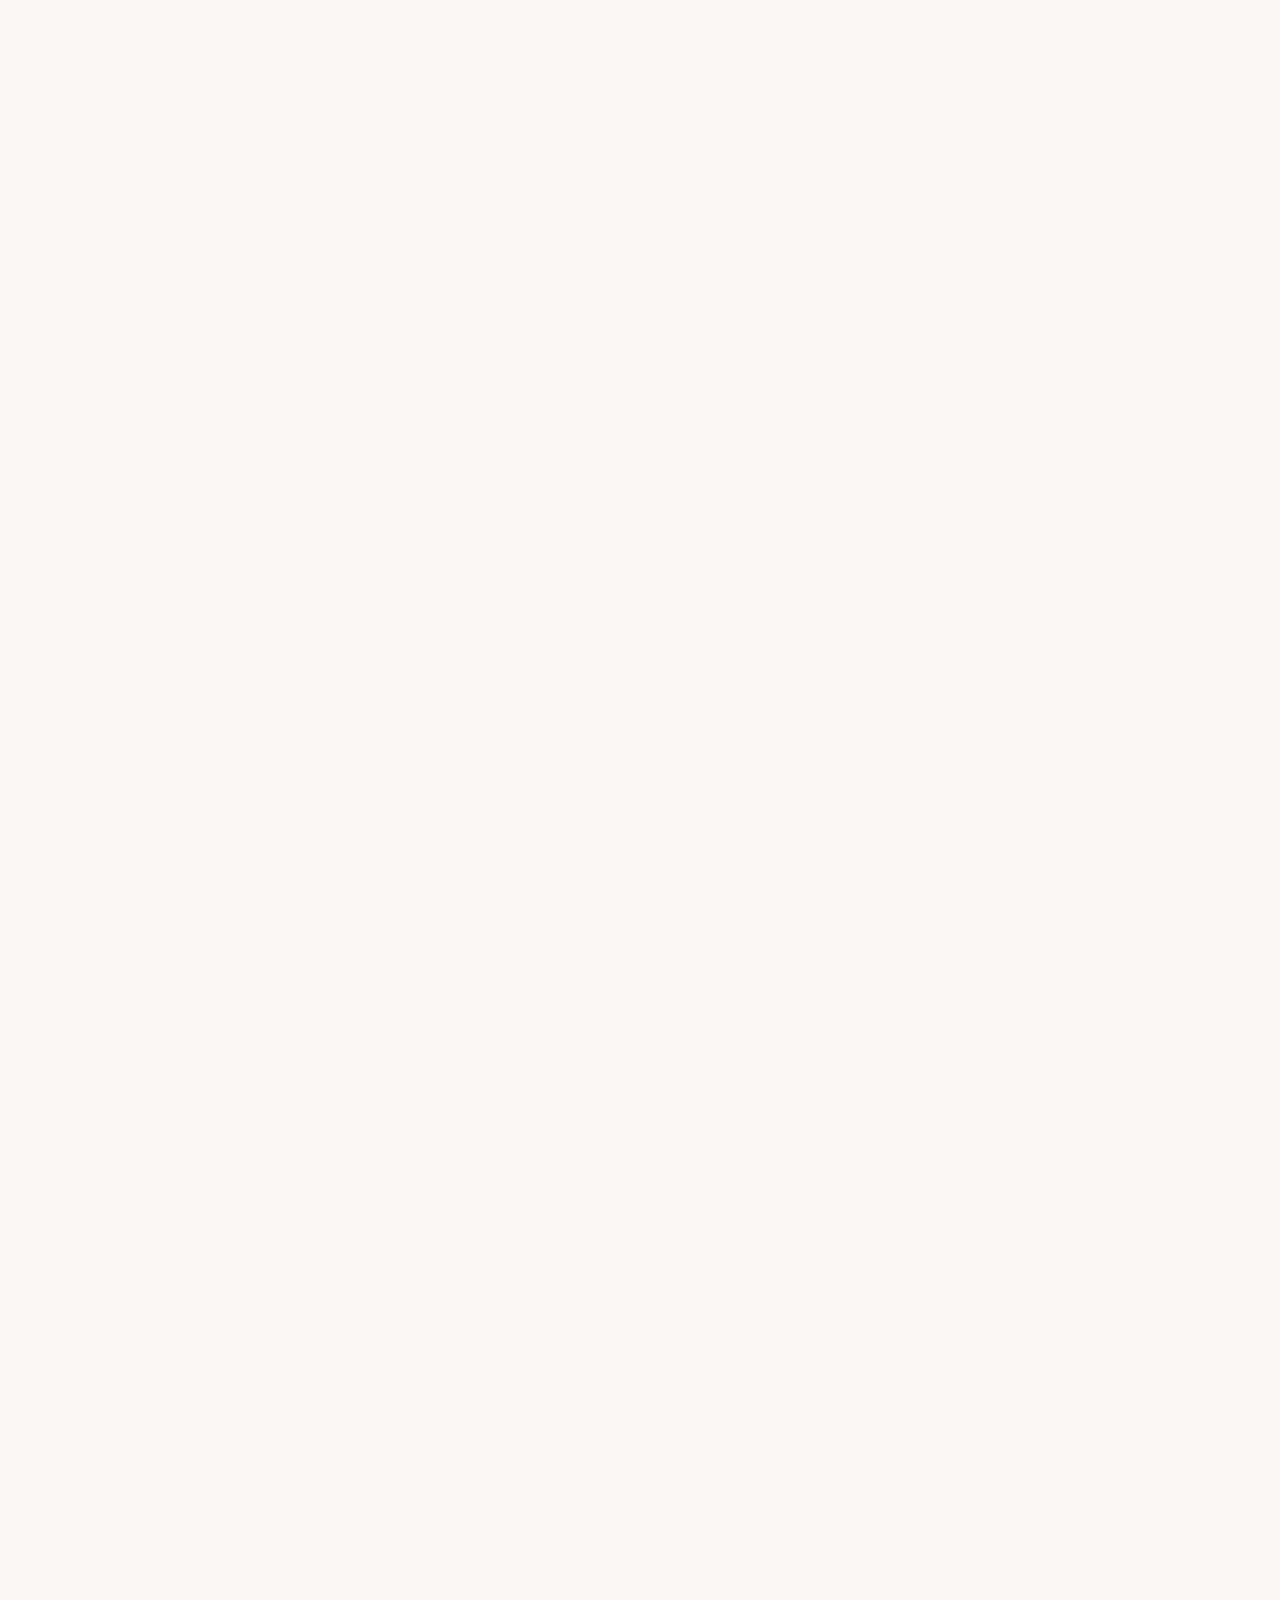
==== index.html @ 8a6ce8e8 "css and html files written" ====
<!DOCTYPE html>
<html lang="en">
<head>
    <meta charset="UTF-8">
    <meta name="viewport" content="width=device-width, initial-scale=1.0">
    <meta name="description" content="Raj Photography — Premium wedding & event photography. Candid moments, cinematic stories, timeless memories. Based in Karnataka, India.">
    <title>Raj Photography — Wedding & Event Photography</title>
    <link rel="icon" href="favicon.ico" type="image/x-icon">
    <link rel="preconnect" href="https://fonts.googleapis.com">
    <link rel="preconnect" href="https://fonts.gstatic.com" crossorigin>
    <link href="https://fonts.googleapis.com/css2?family=Playfair+Display:ital,wght@0,400;0,500;0,600;0,700;0,800;1,400;1,500;1,600;1,700&family=Inter:wght@300;400;500;600&family=Cormorant+Garamond:ital,wght@0,400;0,500;0,600;1,400;1,500;1,600&display=swap" rel="stylesheet">
    <link rel="stylesheet" href="css/variables.css">
    <link rel="stylesheet" href="css/global.css">
    <link rel="stylesheet" href="css/navbar.css">
    <link rel="stylesheet" href="css/home.css">
</head>
<body>

    <!-- ========== NAVBAR ========== -->
    <header class="navbar" id="navbar">
        <div class="navbar__inner container">
            <a href="index.html" class="navbar__logo" aria-label="Raj Photography Home">
                <span class="navbar__logo-text">Raj</span>
                <span class="navbar__logo-sub">Photography</span>
            </a>
            <nav class="navbar__nav" id="navMenu" aria-label="Main navigation">
                <ul class="navbar__links">
                    <li><a href="index.html" class="navbar__link active">Home</a></li>
                    <li><a href="portfolio.html" class="navbar__link">Portfolio</a></li>
                    <li><a href="about.html" class="navbar__link">About</a></li>
                    <li><a href="services.html" class="navbar__link">Services</a></li>
                    <li><a href="testimonials.html" class="navbar__link">Testimonials</a></li>
                    <li><a href="contact.html" class="navbar__link">Contact</a></li>
                </ul>
                <div class="navbar__actions">
                    <a href="tel:+917676147560" class="navbar__phone" aria-label="Call us">
                        <svg width="16" height="16" viewBox="0 0 24 24" fill="none" stroke="currentColor" stroke-width="2" stroke-linecap="round" stroke-linejoin="round"><path d="M22 16.92v3a2 2 0 0 1-2.18 2 19.79 19.79 0 0 1-8.63-3.07 19.5 19.5 0 0 1-6-6 19.79 19.79 0 0 1-3.07-8.67A2 2 0 0 1 4.11 2h3a2 2 0 0 1 2 1.72 12.84 12.84 0 0 0 .7 2.81 2 2 0 0 1-.45 2.11L8.09 9.91a16 16 0 0 0 6 6l1.27-1.27a2 2 0 0 1 2.11-.45 12.84 12.84 0 0 0 2.81.7A2 2 0 0 1 22 16.92z"></path></svg>
                        <span>+91 76761 47560</span>
                    </a>
                    <a href="contact.html" class="btn btn-primary navbar__cta">Book Now</a>
                </div>
            </nav>
            <button class="navbar__hamburger" id="navToggle" aria-label="Toggle navigation menu" aria-expanded="false">
                <span class="navbar__hamburger-line"></span>
                <span class="navbar__hamburger-line"></span>
                <span class="navbar__hamburger-line"></span>
            </button>
        </div>
    </header>

    <main>
        <!-- ========== HERO SECTION ========== -->
        <section class="hero" id="hero">
            <div class="hero__slider">
                <div class="hero__slide active">
                    <img src="assets/images/hero/hero-01.jpg" alt="Couple embracing in the misty hills — pre-wedding photography by Raj Photography" class="hero__image" loading="eager">
                </div>
                <div class="hero__slide">
                    <img src="assets/images/hero/hero-02.jpg" alt="Happy couple walking with their dog through lush green fields — candid photography by Raj Photography" class="hero__image" loading="eager">
                </div>
            </div>
            <div class="hero__overlay"></div>
            <div class="hero__content container">
                <p class="hero__subtitle reveal" data-reveal="fade-up">Wedding & Event Photography</p>
                <h1 class="hero__title reveal" data-reveal="fade-up" data-delay="100">Stories Written<br>in Light</h1>
                <p class="hero__tagline reveal" data-reveal="fade-up" data-delay="200">Capturing the raw, the real, and the beautiful — one frame at a time.</p>
                <div class="hero__cta reveal" data-reveal="fade-up" data-delay="300">
                    <a href="portfolio.html" class="btn btn-primary">View Portfolio</a>
                    <a href="contact.html" class="btn btn-outline">Get in Touch</a>
                </div>
            </div>
            <div class="hero__scroll-indicator" aria-hidden="true">
                <span>Scroll</span>
                <div class="hero__scroll-line"></div>
            </div>
        </section>

        <!-- ========== FEATURED WORK ========== -->
        <section class="featured section-padding" id="featured">
            <div class="container">
                <div class="section-header reveal" data-reveal="fade-up">
                    <p class="section-subtitle">Selected Work</p>
                    <h2>Featured Stories</h2>
                    <p class="section-desc">Every love story is unique. Here are a few we've had the privilege of telling.</p>
                </div>
                <div class="featured__grid">
                    <a href="portfolio.html" class="featured__item featured__item--large reveal" data-reveal="fade-up">
                        <div class="featured__image-wrap">
                            <img src="assets/images/services/weddings/02.webp" alt="Traditional Indian wedding ceremony — captured by Raj Photography" loading="lazy">
                        </div>
                        <div class="featured__overlay">
                            <span class="featured__tag">Wedding</span>
                            <h3 class="featured__name">Sacred Bonds</h3>
                        </div>
                    </a>
                    <a href="portfolio.html" class="featured__item reveal" data-reveal="fade-up" data-delay="100">
                        <div class="featured__image-wrap">
                            <img src="assets/images/services/candid-cinematography/01.jpg" alt="Couple painting by the riverside at sunset — candid photography" loading="lazy">
                        </div>
                        <div class="featured__overlay">
                            <span class="featured__tag">Candid</span>
                            <h3 class="featured__name">Golden Hour</h3>
                        </div>
                    </a>
                    <a href="portfolio.html" class="featured__item reveal" data-reveal="fade-up" data-delay="200">
                        <div class="featured__image-wrap">
                            <img src="assets/images/services/pre-post-wedding/01.jpg" alt="Couple walking by Ooty toy train — pre-wedding shoot" loading="lazy">
                        </div>
                        <div class="featured__overlay">
                            <span class="featured__tag">Pre-Wedding</span>
                            <h3 class="featured__name">Ooty Trails</h3>
                        </div>
                    </a>
                    <a href="portfolio.html" class="featured__item featured__item--wide reveal" data-reveal="fade-up" data-delay="100">
                        <div class="featured__image-wrap">
                            <img src="assets/images/services/candid-cinematography/05.jpg" alt="Candid couple moment — cinematic photography" loading="lazy">
                        </div>
                        <div class="featured__overlay">
                            <span class="featured__tag">Cinematography</span>
                            <h3 class="featured__name">Unscripted Love</h3>
                        </div>
                    </a>
                    <a href="portfolio.html" class="featured__item reveal" data-reveal="fade-up" data-delay="200">
                        <div class="featured__image-wrap">
                            <img src="assets/images/services/maternity-babyshower/01.webp" alt="Beautiful maternity silhouette at sunset — maternity photography" loading="lazy">
                        </div>
                        <div class="featured__overlay">
                            <span class="featured__tag">Maternity</span>
                            <h3 class="featured__name">New Beginnings</h3>
                        </div>
                    </a>
                    <a href="portfolio.html" class="featured__item reveal" data-reveal="fade-up" data-delay="300">
                        <div class="featured__image-wrap">
                            <img src="assets/images/services/baby-shoots/01.jpg" alt="Adorable baby portrait in traditional outfit — baby photography" loading="lazy">
                        </div>
                        <div class="featured__overlay">
                            <span class="featured__tag">Baby Shoot</span>
                            <h3 class="featured__name">Little Wonders</h3>
                        </div>
                    </a>
                </div>
                <div class="featured__more reveal" data-reveal="fade-up">
                    <a href="portfolio.html" class="btn btn-outline">View All Stories</a>
                </div>
            </div>
        </section>

        <!-- ========== SERVICES PREVIEW ========== -->
        <section class="services-preview section-padding" id="services-preview">
            <div class="container">
                <div class="section-header reveal" data-reveal="fade-up">
                    <p class="section-subtitle">What We Offer</p>
                    <h2>Our Services</h2>
                </div>
                <div class="services-preview__scroll">
                    <a href="services.html" class="services-preview__card reveal" data-reveal="fade-up">
                        <div class="services-preview__image">
                            <img src="assets/images/services/weddings/03.webp" alt="Wedding photography service" loading="lazy">
                        </div>
                        <h3>Weddings</h3>
                        <p>Complete wedding day coverage</p>
                    </a>
                    <a href="services.html" class="services-preview__card reveal" data-reveal="fade-up" data-delay="100">
                        <div class="services-preview__image">
                            <img src="assets/images/services/candid-cinematography/03.jpg" alt="Candid photography service" loading="lazy">
                        </div>
                        <h3>Candid & Cinema</h3>
                        <p>Natural, unscripted moments</p>
                    </a>
                    <a href="services.html" class="services-preview__card reveal" data-reveal="fade-up" data-delay="200">
                        <div class="services-preview__image">
                            <img src="assets/images/services/pre-post-wedding/03.jpg" alt="Pre-wedding photography service" loading="lazy">
                        </div>
                        <h3>Pre & Post Wedding</h3>
                        <p>Romantic couple sessions</p>
                    </a>
                    <a href="services.html" class="services-preview__card reveal" data-reveal="fade-up" data-delay="300">
                        <div class="services-preview__image">
                            <img src="assets/images/services/maternity-babyshower/03.jpg" alt="Maternity photography service" loading="lazy">
                        </div>
                        <h3>Maternity & Baby</h3>
                        <p>Celebrating new life</p>
                    </a>
                </div>
                <div class="services-preview__more reveal" data-reveal="fade-up">
                    <a href="services.html" class="btn btn-outline">Explore All Services</a>
                </div>
            </div>
        </section>

        <!-- ========== ABOUT PREVIEW ========== -->
        <section class="about-preview section-padding" id="about-preview">
            <div class="container">
                <div class="about-preview__grid">
                    <div class="about-preview__image reveal" data-reveal="fade-right">
                        <img src="assets/images/about/01.jpg" alt="Raj — Wedding & Event Photographer" loading="lazy">
                    </div>
                    <div class="about-preview__content reveal" data-reveal="fade-left" data-delay="200">
                        <p class="section-subtitle">The Photographer</p>
                        <h2>Meet Raj</h2>
                        <blockquote class="about-preview__quote">
                            "I don't just take pictures — I chase feelings. The nervous glance before the vows, the tears rolling down a father's cheek, the uncontrollable laughter during the sangeet. Those are the frames that tell your real story."
                        </blockquote>
                        <p class="about-preview__text">With over 5 years of experience documenting weddings and events across India, I bring an editorial, documentary approach to every story I tell. My style blends candid emotion with cinematic composition.</p>
                        <a href="about.html" class="btn btn-outline">Read My Story</a>
                    </div>
                </div>
            </div>
        </section>

        <!-- ========== STATS COUNTER ========== -->
        <section class="stats" id="stats">
            <div class="container">
                <div class="stats__grid">
                    <div class="stats__item reveal" data-reveal="fade-up">
                        <span class="stats__number" data-target="150">0</span><span class="stats__plus">+</span>
                        <span class="stats__label">Weddings Covered</span>
                    </div>
                    <div class="stats__item reveal" data-reveal="fade-up" data-delay="100">
                        <span class="stats__number" data-target="5">0</span><span class="stats__plus">+</span>
                        <span class="stats__label">Years Experience</span>
                    </div>
                    <div class="stats__item reveal" data-reveal="fade-up" data-delay="200">
                        <span class="stats__number" data-target="500">0</span><span class="stats__plus">+</span>
                        <span class="stats__label">Happy Clients</span>
                    </div>
                    <div class="stats__item reveal" data-reveal="fade-up" data-delay="300">
                        <span class="stats__number" data-target="25">0</span><span class="stats__plus">+</span>
                        <span class="stats__label">Cities Covered</span>
                    </div>
                </div>
            </div>
        </section>

        <!-- ========== TESTIMONIAL PREVIEW ========== -->
        <section class="testimonial-preview section-padding" id="testimonial-preview">
            <div class="container">
                <div class="testimonial-preview__inner reveal" data-reveal="fade-up">
                    <div class="testimonial-preview__quote-mark" aria-hidden="true">"</div>
                    <blockquote class="testimonial-preview__quote">
                        Raj didn't just photograph our wedding — he understood it. Every ritual, every emotion, every stolen glance was captured with such artistry that looking at our album feels like reliving the most beautiful day of our lives.
                    </blockquote>
                    <div class="testimonial-preview__attribution">
                        <span class="testimonial-preview__name">Priya & Arjun</span>
                        <span class="testimonial-preview__location">Bangalore, Karnataka</span>
                    </div>
                    <a href="testimonials.html" class="btn btn-outline testimonial-preview__cta">Read More Reviews</a>
                </div>
            </div>
        </section>

        <!-- ========== CTA BANNER ========== -->
        <section class="cta-banner" id="cta-banner">
            <img src="assets/images/services/candid-cinematography/09.jpg" alt="Romantic couple moment — book your session with Raj Photography" class="cta-banner__bg" loading="lazy">
            <div class="cta-banner__overlay"></div>
            <div class="cta-banner__content container reveal" data-reveal="fade-up">
                <p class="cta-banner__subtitle">Ready to Tell Your Story?</p>
                <h2 class="cta-banner__title">Let's Create<br>Something Beautiful</h2>
                <p class="cta-banner__text">Every great love story deserves to be told beautifully. Let's start planning yours.</p>
                <div class="cta-banner__actions">
                    <a href="contact.html" class="btn btn-primary">Book Your Session</a>
                    <a href="tel:+917676147560" class="btn btn-outline cta-banner__phone">
                        <svg width="16" height="16" viewBox="0 0 24 24" fill="none" stroke="currentColor" stroke-width="2" stroke-linecap="round" stroke-linejoin="round"><path d="M22 16.92v3a2 2 0 0 1-2.18 2 19.79 19.79 0 0 1-8.63-3.07 19.5 19.5 0 0 1-6-6 19.79 19.79 0 0 1-3.07-8.67A2 2 0 0 1 4.11 2h3a2 2 0 0 1 2 1.72 12.84 12.84 0 0 0 .7 2.81 2 2 0 0 1-.45 2.11L8.09 9.91a16 16 0 0 0 6 6l1.27-1.27a2 2 0 0 1 2.11-.45 12.84 12.84 0 0 0 2.81.7A2 2 0 0 1 22 16.92z"></path></svg>
                        Call Now
                    </a>
                </div>
            </div>
        </section>
    </main>

    <!-- ========== FOOTER ========== -->
    <footer class="footer" id="footer">
        <div class="container">
            <div class="footer__grid">
                <div class="footer__brand">
                    <a href="index.html" class="footer__logo">
                        <span class="footer__logo-text">Raj</span>
                        <span class="footer__logo-sub">Photography</span>
                    </a>
                    <p class="footer__tagline">Capturing love stories, one frame at a time. Based in Karnataka, available worldwide.</p>
                    <div class="footer__social">
                        <a href="https://instagram.com" target="_blank" rel="noopener noreferrer" class="footer__social-link" aria-label="Follow us on Instagram">
                            <svg width="20" height="20" viewBox="0 0 24 24" fill="none" stroke="currentColor" stroke-width="2" stroke-linecap="round" stroke-linejoin="round"><rect x="2" y="2" width="20" height="20" rx="5" ry="5"></rect><path d="M16 11.37A4 4 0 1 1 12.63 8 4 4 0 0 1 16 11.37z"></path><line x1="17.5" y1="6.5" x2="17.51" y2="6.5"></line></svg>
                        </a>
                        <a href="tel:+917676147560" class="footer__social-link" aria-label="Call us">
                            <svg width="20" height="20" viewBox="0 0 24 24" fill="none" stroke="currentColor" stroke-width="2" stroke-linecap="round" stroke-linejoin="round"><path d="M22 16.92v3a2 2 0 0 1-2.18 2 19.79 19.79 0 0 1-8.63-3.07 19.5 19.5 0 0 1-6-6 19.79 19.79 0 0 1-3.07-8.67A2 2 0 0 1 4.11 2h3a2 2 0 0 1 2 1.72 12.84 12.84 0 0 0 .7 2.81 2 2 0 0 1-.45 2.11L8.09 9.91a16 16 0 0 0 6 6l1.27-1.27a2 2 0 0 1 2.11-.45 12.84 12.84 0 0 0 2.81.7A2 2 0 0 1 22 16.92z"></path></svg>
                        </a>
                    </div>
                </div>
                <div class="footer__links">
                    <h4 class="footer__heading">Quick Links</h4>
                    <ul>
                        <li><a href="portfolio.html">Portfolio</a></li>
                        <li><a href="about.html">About</a></li>
                        <li><a href="services.html">Services</a></li>
                        <li><a href="testimonials.html">Testimonials</a></li>
                        <li><a href="contact.html">Contact</a></li>
                    </ul>
                </div>
                <div class="footer__contact">
                    <h4 class="footer__heading">Get in Touch</h4>
                    <ul>
                        <li>
                            <a href="tel:+917676147560">
                                <svg width="16" height="16" viewBox="0 0 24 24" fill="none" stroke="currentColor" stroke-width="2" stroke-linecap="round" stroke-linejoin="round"><path d="M22 16.92v3a2 2 0 0 1-2.18 2 19.79 19.79 0 0 1-8.63-3.07 19.5 19.5 0 0 1-6-6 19.79 19.79 0 0 1-3.07-8.67A2 2 0 0 1 4.11 2h3a2 2 0 0 1 2 1.72 12.84 12.84 0 0 0 .7 2.81 2 2 0 0 1-.45 2.11L8.09 9.91a16 16 0 0 0 6 6l1.27-1.27a2 2 0 0 1 2.11-.45 12.84 12.84 0 0 0 2.81.7A2 2 0 0 1 22 16.92z"></path></svg>
                                +91 76761 47560
                            </a>
                        </li>
                        <li>
                            <a href="https://instagram.com" target="_blank" rel="noopener noreferrer">
                                <svg width="16" height="16" viewBox="0 0 24 24" fill="none" stroke="currentColor" stroke-width="2" stroke-linecap="round" stroke-linejoin="round"><rect x="2" y="2" width="20" height="20" rx="5" ry="5"></rect><path d="M16 11.37A4 4 0 1 1 12.63 8 4 4 0 0 1 16 11.37z"></path><line x1="17.5" y1="6.5" x2="17.51" y2="6.5"></line></svg>
                                @rajphotography
                            </a>
                        </li>
                        <li>
                            <a href="#">
                                <svg width="16" height="16" viewBox="0 0 24 24" fill="none" stroke="currentColor" stroke-width="2" stroke-linecap="round" stroke-linejoin="round"><path d="M21 10c0 7-9 13-9 13s-9-6-9-13a9 9 0 0 1 18 0z"></path><circle cx="12" cy="10" r="3"></circle></svg>
                                Karnataka, India
                            </a>
                        </li>
                    </ul>
                </div>
            </div>
            <div class="footer__bottom">
                <p>&copy; 2025 Raj Photography. All rights reserved.</p>
                <p>Crafted with love for capturing love.</p>
            </div>
        </div>
    </footer>

    <!-- Scripts -->
    <script src="js/data/weddings.js"></script>
    <script src="js/data/services.js"></script>
    <script src="js/data/testimonials.js"></script>
    <script src="js/navbar.js"></script>
    <script src="js/scrollReveal.js"></script>
    <script src="js/main.js"></script>
</body>
</html>
---- css/variables.css ----
/* ===== CSS CUSTOM PROPERTIES ===== */
:root {
    /* Colors - Warm, Muted, Editorial */
    --color-bg: #FAF8F5;
    --color-bg-alt: #F2EDE8;
    --color-text: #2C2825;
    --color-text-light: #6B6560;
    --color-text-lighter: #9B9590;
    --color-accent: #C4956A;
    --color-accent-dark: #A67B52;
    --color-accent-light: #D4AB82;
    --color-white: #FFFFFF;
    --color-dark: #1A1714;
    --color-dark-light: #2A2520;
    --color-overlay: rgba(26, 23, 20, 0.4);
    --color-overlay-strong: rgba(26, 23, 20, 0.65);
    --color-border: rgba(44, 40, 37, 0.1);
    --color-border-strong: rgba(44, 40, 37, 0.2);

    /* Typography */
    --font-heading: 'Playfair Display', Georgia, 'Times New Roman', serif;
    --font-body: 'Inter', -apple-system, BlinkMacSystemFont, 'Segoe UI', sans-serif;
    --font-accent: 'Cormorant Garamond', Georgia, serif;

    /* Spacing Scale */
    --space-2xs: 4px;
    --space-xs: 8px;
    --space-sm: 16px;
    --space-md: 24px;
    --space-lg: 32px;
    --space-xl: 48px;
    --space-2xl: 64px;
    --space-3xl: 96px;
    --space-4xl: 128px;

    /* Transitions */
    --transition-fast: 0.2s ease;
    --transition-base: 0.3s ease;
    --transition-smooth: 0.6s cubic-bezier(0.25, 0.46, 0.45, 0.94);
    --transition-slow: 0.8s cubic-bezier(0.25, 0.46, 0.45, 0.94);

    /* Border Radius */
    --radius-sm: 4px;
    --radius-md: 8px;
    --radius-lg: 16px;
    --radius-full: 9999px;

    /* Layout */
    --max-width: 1400px;
    --nav-height: 80px;

    /* Shadows (warm-toned) */
    --shadow-sm: 0 2px 8px rgba(44, 40, 37, 0.06);
    --shadow-md: 0 4px 20px rgba(44, 40, 37, 0.1);
    --shadow-lg: 0 8px 40px rgba(44, 40, 37, 0.15);
    --shadow-xl: 0 16px 64px rgba(44, 40, 37, 0.2);
}
---- css/global.css ----
/* ===== GLOBAL RESET & BASE STYLES ===== */

/* Reset */
*, *::before, *::after { box-sizing: border-box; margin: 0; padding: 0; }
html { scroll-behavior: smooth; -webkit-text-size-adjust: 100%; }
body {
    font-family: var(--font-body);
    font-size: 16px;
    line-height: 1.7;
    color: var(--color-text);
    background-color: var(--color-bg);
    -webkit-font-smoothing: antialiased;
    -moz-osx-font-smoothing: grayscale;
    opacity: 0;
    transition: opacity 0.5s ease;
    overflow-x: hidden;
}
body.loaded { opacity: 1; }

/* Selection */
::selection { background-color: var(--color-accent); color: var(--color-white); }
::-moz-selection { background-color: var(--color-accent); color: var(--color-white); }

/* Scrollbar */
::-webkit-scrollbar { width: 6px; }
::-webkit-scrollbar-track { background: var(--color-bg); }
::-webkit-scrollbar-thumb { background: var(--color-accent); border-radius: var(--radius-full); }

/* Typography */
h1, h2, h3, h4, h5, h6 {
    font-family: var(--font-heading);
    font-weight: 700;
    line-height: 1.15;
    letter-spacing: -0.02em;
    color: var(--color-text);
}
h1 { font-size: clamp(2.5rem, 5vw, 4.5rem); }
h2 { font-size: clamp(2rem, 4vw, 3.5rem); margin-bottom: var(--space-md); }
h3 { font-size: clamp(1.25rem, 2vw, 1.75rem); font-weight: 600; }
h4 { font-size: 1.125rem; font-weight: 600; letter-spacing: 0; }
p { margin-bottom: var(--space-sm); color: var(--color-text-light); }
p:last-child { margin-bottom: 0; }

a {
    color: var(--color-accent);
    text-decoration: none;
    transition: color var(--transition-base);
}
a:hover { color: var(--color-accent-dark); }

img { max-width: 100%; height: auto; display: block; }
ul { list-style: none; }
button { cursor: pointer; border: none; background: none; font-family: inherit; }
input, textarea, select { font-family: inherit; font-size: inherit; }

/* Layout */
.container {
    width: 100%;
    max-width: var(--max-width);
    margin: 0 auto;
    padding: 0 clamp(1rem, 3vw, 3rem);
}
.section-padding { padding: clamp(4rem, 8vw, 8rem) 0; }

/* Section Headers */
.section-header {
    text-align: center;
    max-width: 700px;
    margin: 0 auto var(--space-3xl);
}
.section-subtitle {
    font-family: var(--font-accent);
    font-size: clamp(1rem, 1.5vw, 1.25rem);
    font-style: italic;
    color: var(--color-accent);
    margin-bottom: var(--space-xs);
    font-weight: 500;
    letter-spacing: 0.02em;
}
.section-desc {
    color: var(--color-text-light);
    font-size: 1.05rem;
    max-width: 550px;
    margin: var(--space-sm) auto 0;
}

/* Screen Reader */
.sr-only {
    position: absolute; width: 1px; height: 1px;
    padding: 0; margin: -1px; overflow: hidden;
    clip: rect(0,0,0,0); white-space: nowrap; border: 0;
}

/* ===== SCROLL REVEAL ===== */
.reveal {
    opacity: 0;
    transform: translateY(30px);
    transition: opacity var(--transition-smooth), transform var(--transition-smooth);
}
.reveal[data-reveal="fade-left"] { transform: translateX(-40px); }
.reveal[data-reveal="fade-right"] { transform: translateX(40px); }
.reveal[data-reveal="fade-in"] { transform: none; }
.reveal[data-reveal="zoom-in"] { transform: scale(0.92); }
.reveal.active { opacity: 1; transform: none; }

/* ===== BUTTONS ===== */
.btn {
    display: inline-flex;
    align-items: center;
    justify-content: center;
    gap: var(--space-xs);
    padding: 14px 36px;
    font-family: var(--font-body);
    font-size: 0.8rem;
    font-weight: 500;
    letter-spacing: 0.15em;
    text-transform: uppercase;
    text-decoration: none;
    border-radius: var(--radius-sm);
    transition: all var(--transition-base);
    cursor: pointer;
    border: 1.5px solid transparent;
    white-space: nowrap;
}
.btn-primary {
    background-color: var(--color-accent);
    color: var(--color-white);
    border-color: var(--color-accent);
}
.btn-primary:hover {
    background-color: var(--color-accent-dark);
    border-color: var(--color-accent-dark);
    color: var(--color-white);
    transform: translateY(-2px);
    box-shadow: var(--shadow-md);
}
.btn-outline {
    background-color: transparent;
    color: var(--color-text);
    border-color: var(--color-border-strong);
}
.btn-outline:hover {
    background-color: var(--color-accent);
    color: var(--color-white);
    border-color: var(--color-accent);
    transform: translateY(-2px);
}

/* ===== PAGE HERO (shared across inner pages) ===== */
.page-hero {
    position: relative;
    height: 50vh;
    min-height: 350px;
    display: flex;
    align-items: flex-end;
    justify-content: center;
    overflow: hidden;
}
.page-hero__bg {
    position: absolute;
    inset: 0;
    z-index: 0;
}
.page-hero__bg img {
    width: 100%;
    height: 100%;
    object-fit: cover;
}
.page-hero__overlay {
    position: absolute;
    inset: 0;
    background: linear-gradient(to top, rgba(26,23,20,0.7) 0%, rgba(26,23,20,0.2) 50%, rgba(26,23,20,0.1) 100%);
    z-index: 1;
}
.page-hero__content {
    position: relative;
    z-index: 2;
    text-align: center;
    padding-bottom: var(--space-3xl);
}
.page-hero__subtitle {
    font-family: var(--font-accent);
    font-style: italic;
    font-size: clamp(1rem, 1.5vw, 1.25rem);
    color: var(--color-accent-light);
    margin-bottom: var(--space-xs);
}
.page-hero__title {
    color: var(--color-white);
    font-size: clamp(2.5rem, 6vw, 5rem);
    margin-bottom: var(--space-sm);
}
.page-hero__desc {
    color: rgba(255,255,255,0.8);
    font-size: 1.05rem;
    max-width: 550px;
    margin: 0 auto;
}

/* ===== FOOTER ===== */
.footer {
    background-color: var(--color-dark);
    color: rgba(250, 248, 245, 0.7);
    padding: var(--space-3xl) 0 var(--space-xl);
}
.footer__grid {
    display: grid;
    grid-template-columns: 1fr;
    gap: var(--space-xl);
}
@media (min-width: 768px) {
    .footer__grid { grid-template-columns: 2fr 1fr 1fr; gap: var(--space-3xl); }
}
.footer__logo {
    display: inline-flex;
    flex-direction: column;
    text-decoration: none;
    margin-bottom: var(--space-md);
}
.footer__logo-text {
    font-family: var(--font-heading);
    font-size: 2rem;
    font-weight: 700;
    color: var(--color-white);
    line-height: 1;
    letter-spacing: -0.02em;
}
.footer__logo-sub {
    font-family: var(--font-accent);
    font-size: 0.9rem;
    font-style: italic;
    color: var(--color-accent);
    letter-spacing: 0.1em;
}
.footer__tagline {
    color: rgba(250, 248, 245, 0.5);
    font-size: 0.9rem;
    line-height: 1.6;
    max-width: 350px;
}
.footer__social {
    display: flex;
    gap: var(--space-sm);
    margin-top: var(--space-md);
}
.footer__social-link {
    display: flex;
    align-items: center;
    justify-content: center;
    width: 44px;
    height: 44px;
    border-radius: 50%;
    border: 1px solid rgba(250,248,245,0.15);
    color: rgba(250, 248, 245, 0.7);
    transition: all var(--transition-base);
}
.footer__social-link:hover {
    background-color: var(--color-accent);
    border-color: var(--color-accent);
    color: var(--color-white);
    transform: translateY(-2px);
}
.footer__heading {
    font-family: var(--font-body);
    font-size: 0.8rem;
    font-weight: 500;
    letter-spacing: 0.15em;
    text-transform: uppercase;
    color: var(--color-white);
    margin-bottom: var(--space-md);
}
.footer__links ul, .footer__contact ul {
    display: flex;
    flex-direction: column;
    gap: var(--space-sm);
}
.footer__links a, .footer__contact a {
    color: rgba(250, 248, 245, 0.5);
    font-size: 0.9rem;
    transition: color var(--transition-base);
    display: inline-flex;
    align-items: center;
    gap: var(--space-xs);
}
.footer__links a:hover, .footer__contact a:hover { color: var(--color-accent); }
.footer__bottom {
    display: flex;
    flex-direction: column;
    gap: var(--space-2xs);
    align-items: center;
    text-align: center;
    margin-top: var(--space-3xl);
    padding-top: var(--space-xl);
    border-top: 1px solid rgba(250, 248, 245, 0.08);
}
.footer__bottom p {
    font-size: 0.8rem;
    color: rgba(250, 248, 245, 0.35);
    margin: 0;
}

/* ===== IMAGE ERROR PLACEHOLDER ===== */
.img-placeholder {
    display: flex;
    align-items: center;
    justify-content: center;
    background: var(--color-bg-alt);
    color: var(--color-text-lighter);
    font-size: 0.85rem;
    font-style: italic;
    min-height: 200px;
}
---- css/navbar.css ----
/* ===== NAVBAR ===== */
.navbar {
    position: fixed;
    top: 0;
    left: 0;
    width: 100%;
    z-index: 1000;
    height: var(--nav-height);
    transition: all var(--transition-base);
}
.navbar.scrolled {
    background: rgba(250, 248, 245, 0.95);
    backdrop-filter: blur(20px);
    -webkit-backdrop-filter: blur(20px);
    box-shadow: 0 1px 20px rgba(44, 40, 37, 0.06);
}
.navbar__inner {
    display: flex;
    align-items: center;
    justify-content: space-between;
    height: 100%;
}

/* Logo */
.navbar__logo {
    display: inline-flex;
    flex-direction: column;
    text-decoration: none;
    z-index: 1001;
    line-height: 1;
}
.navbar__logo-text {
    font-family: var(--font-heading);
    font-size: 1.6rem;
    font-weight: 700;
    color: var(--color-white);
    letter-spacing: -0.02em;
    transition: color var(--transition-base);
    line-height: 1;
}
.navbar__logo-sub {
    font-family: var(--font-accent);
    font-size: 0.7rem;
    font-style: italic;
    color: var(--color-accent-light);
    letter-spacing: 0.15em;
    transition: color var(--transition-base);
}
.navbar.scrolled .navbar__logo-text { color: var(--color-text); }
.navbar.scrolled .navbar__logo-sub { color: var(--color-accent); }

/* Nav Links */
.navbar__nav {
    display: flex;
    align-items: center;
    gap: var(--space-lg);
}
.navbar__links {
    display: flex;
    align-items: center;
    gap: var(--space-lg);
}
.navbar__link {
    font-family: var(--font-body);
    font-size: 0.75rem;
    font-weight: 400;
    letter-spacing: 0.15em;
    text-transform: uppercase;
    color: rgba(255, 255, 255, 0.8);
    text-decoration: none;
    position: relative;
    padding: 4px 0;
    transition: color var(--transition-base);
}
.navbar__link::after {
    content: '';
    position: absolute;
    bottom: -2px;
    left: 0;
    width: 0;
    height: 1.5px;
    background-color: var(--color-accent);
    transition: width var(--transition-base);
}
.navbar__link:hover::after, .navbar__link.active::after { width: 100%; }
.navbar__link:hover, .navbar__link.active { color: var(--color-white); }
.navbar.scrolled .navbar__link { color: var(--color-text-light); }
.navbar.scrolled .navbar__link:hover, .navbar.scrolled .navbar__link.active { color: var(--color-text); }

/* Actions */
.navbar__actions {
    display: flex;
    align-items: center;
    gap: var(--space-md);
    margin-left: var(--space-md);
}
.navbar__phone {
    display: none;
    align-items: center;
    gap: 6px;
    font-size: 0.8rem;
    color: rgba(255,255,255,0.8);
    text-decoration: none;
    font-weight: 400;
    transition: color var(--transition-base);
}
.navbar__phone:hover { color: var(--color-accent); }
.navbar.scrolled .navbar__phone { color: var(--color-text-light); }
.navbar.scrolled .navbar__phone:hover { color: var(--color-accent); }

.navbar__cta {
    padding: 10px 24px;
    font-size: 0.7rem;
    border-radius: var(--radius-full);
}

/* Hamburger */
.navbar__hamburger {
    display: flex;
    flex-direction: column;
    justify-content: center;
    gap: 5px;
    width: 28px;
    height: 44px;
    z-index: 1001;
    cursor: pointer;
}
.navbar__hamburger-line {
    width: 100%;
    height: 2px;
    background-color: var(--color-white);
    transition: all var(--transition-base);
    transform-origin: center;
}
.navbar.scrolled .navbar__hamburger-line { background-color: var(--color-text); }
.navbar__hamburger.active .navbar__hamburger-line:nth-child(1) { transform: translateY(7px) rotate(45deg); }
.navbar__hamburger.active .navbar__hamburger-line:nth-child(2) { opacity: 0; }
.navbar__hamburger.active .navbar__hamburger-line:nth-child(3) { transform: translateY(-7px) rotate(-45deg); }

/* Mobile Menu */
@media (max-width: 1023px) {
    .navbar__nav {
        position: fixed;
        top: 0;
        right: -100%;
        width: min(380px, 85vw);
        height: 100vh;
        height: 100dvh;
        flex-direction: column;
        justify-content: center;
        align-items: flex-start;
        gap: var(--space-xl);
        padding: var(--space-3xl) var(--space-xl);
        background: rgba(26, 23, 20, 0.97);
        backdrop-filter: blur(30px);
        -webkit-backdrop-filter: blur(30px);
        transition: right var(--transition-smooth);
    }
    .navbar__nav.open { right: 0; }
    .navbar__links {
        flex-direction: column;
        align-items: flex-start;
        gap: var(--space-md);
    }
    .navbar__link {
        font-size: 1rem;
        letter-spacing: 0.1em;
        color: rgba(255,255,255,0.7);
    }
    .navbar__link:hover, .navbar__link.active { color: var(--color-white); }
    .navbar__actions {
        flex-direction: column;
        align-items: flex-start;
        margin-left: 0;
        margin-top: var(--space-md);
    }
    .navbar__phone {
        display: flex;
        color: rgba(255,255,255,0.6);
    }
    .navbar__cta {
        width: 100%;
        text-align: center;
        justify-content: center;
    }
    .navbar__hamburger.active .navbar__hamburger-line { background-color: var(--color-white); }
}

/* Desktop */
@media (min-width: 1024px) {
    .navbar__hamburger { display: none; }
    .navbar__phone { display: flex; }
}
---- css/home.css ----
/* ===== HOME PAGE ===== */

/* Hero */
.hero {
    position: relative;
    height: 100vh;
    height: 100dvh;
    min-height: 600px;
    overflow: hidden;
    display: flex;
    align-items: flex-end;
}
.hero__slider { position: absolute; inset: 0; }
.hero__slide {
    position: absolute;
    inset: 0;
    opacity: 0;
    transition: opacity 1.2s ease;
}
.hero__slide.active { opacity: 1; }
.hero__image {
    width: 100%;
    height: 100%;
    object-fit: cover;
    transform: scale(1.05);
    animation: heroZoom 20s ease-in-out infinite alternate;
}
@keyframes heroZoom {
    0% { transform: scale(1.05); }
    100% { transform: scale(1.12); }
}
.hero__overlay {
    position: absolute;
    inset: 0;
    background: linear-gradient(
        to top,
        rgba(26, 23, 20, 0.75) 0%,
        rgba(26, 23, 20, 0.3) 40%,
        rgba(26, 23, 20, 0.1) 70%,
        transparent 100%
    );
    z-index: 1;
}
.hero__content {
    position: relative;
    z-index: 2;
    padding-bottom: clamp(3rem, 8vw, 6rem);
}
.hero__subtitle {
    font-family: var(--font-accent);
    font-size: clamp(0.95rem, 1.3vw, 1.15rem);
    font-style: italic;
    color: var(--color-accent-light);
    margin-bottom: var(--space-sm);
    letter-spacing: 0.05em;
}
.hero__title {
    color: var(--color-white);
    font-size: clamp(3rem, 7vw, 6rem);
    font-weight: 700;
    line-height: 1.05;
    letter-spacing: -0.03em;
    margin-bottom: var(--space-md);
    max-width: 700px;
}
.hero__tagline {
    color: rgba(255, 255, 255, 0.75);
    font-size: clamp(0.95rem, 1.2vw, 1.1rem);
    max-width: 500px;
    margin-bottom: var(--space-lg);
    line-height: 1.6;
}
.hero__cta {
    display: flex;
    gap: var(--space-sm);
    flex-wrap: wrap;
}
.hero__cta .btn-outline {
    color: rgba(255,255,255,0.85);
    border-color: rgba(255,255,255,0.3);
}
.hero__cta .btn-outline:hover {
    background-color: var(--color-white);
    color: var(--color-text);
    border-color: var(--color-white);
}
.hero__scroll-indicator {
    position: absolute;
    bottom: clamp(1.5rem, 3vw, 2.5rem);
    right: clamp(1.5rem, 3vw, 3rem);
    z-index: 2;
    display: flex;
    flex-direction: column;
    align-items: center;
    gap: var(--space-xs);
}
.hero__scroll-indicator span {
    font-size: 0.65rem;
    letter-spacing: 0.2em;
    text-transform: uppercase;
    color: rgba(255,255,255,0.5);
    writing-mode: vertical-rl;
}
.hero__scroll-line {
    width: 1px;
    height: 60px;
    background: linear-gradient(to bottom, rgba(255,255,255,0.5), transparent);
    animation: scrollPulse 2s ease-in-out infinite;
}
@keyframes scrollPulse {
    0%, 100% { opacity: 0.3; transform: scaleY(0.7); }
    50% { opacity: 1; transform: scaleY(1); }
}

/* Featured Work */
.featured__grid {
    display: grid;
    grid-template-columns: 1fr;
    gap: var(--space-sm);
}
@media (min-width: 768px) {
    .featured__grid {
        grid-template-columns: repeat(3, 1fr);
        grid-auto-rows: 350px;
        gap: clamp(0.5rem, 1.2vw, 1rem);
    }
    .featured__item--large { grid-column: span 2; grid-row: span 2; }
    .featured__item--wide { grid-column: span 2; }
}
@media (min-width: 1024px) {
    .featured__grid { grid-auto-rows: 400px; }
}
.featured__item {
    position: relative;
    overflow: hidden;
    border-radius: var(--radius-sm);
    cursor: pointer;
    display: block;
    text-decoration: none;
}
.featured__image-wrap {
    width: 100%;
    height: 100%;
    min-height: 280px;
}
.featured__image-wrap img {
    width: 100%;
    height: 100%;
    object-fit: cover;
    transition: transform var(--transition-slow);
}
.featured__item:hover .featured__image-wrap img { transform: scale(1.05); }
.featured__overlay {
    position: absolute;
    inset: 0;
    background: linear-gradient(to top, rgba(26,23,20,0.65) 0%, transparent 60%);
    display: flex;
    flex-direction: column;
    justify-content: flex-end;
    padding: var(--space-md);
    opacity: 0;
    transition: opacity var(--transition-base);
}
.featured__item:hover .featured__overlay { opacity: 1; }
.featured__tag {
    font-family: var(--font-accent);
    font-style: italic;
    font-size: 0.85rem;
    color: var(--color-accent-light);
    margin-bottom: var(--space-2xs);
}
.featured__name {
    color: var(--color-white);
    font-size: 1.3rem;
    font-weight: 600;
}
.featured__more {
    text-align: center;
    margin-top: var(--space-xl);
}

/* Services Preview */
.services-preview { background-color: var(--color-bg-alt); }
.services-preview__scroll {
    display: grid;
    grid-template-columns: repeat(2, 1fr);
    gap: var(--space-sm);
}
@media (min-width: 768px) {
    .services-preview__scroll { grid-template-columns: repeat(4, 1fr); gap: var(--space-md); }
}
.services-preview__card {
    position: relative;
    text-decoration: none;
    color: var(--color-text);
    display: flex;
    flex-direction: column;
    gap: var(--space-sm);
    transition: transform var(--transition-base);
}
.services-preview__card:hover { transform: translateY(-6px); color: var(--color-text); }
.services-preview__image {
    aspect-ratio: 4/5;
    border-radius: var(--radius-sm);
    overflow: hidden;
}
.services-preview__image img {
    width: 100%;
    height: 100%;
    object-fit: cover;
    transition: transform var(--transition-smooth);
}
.services-preview__card:hover .services-preview__image img { transform: scale(1.05); }
.services-preview__card h3 {
    font-size: 1rem;
    font-weight: 600;
    letter-spacing: -0.01em;
}
.services-preview__card p {
    font-size: 0.85rem;
    color: var(--color-text-lighter);
    margin: 0;
}
.services-preview__more {
    text-align: center;
    margin-top: var(--space-xl);
}

/* About Preview */
.about-preview__grid {
    display: grid;
    grid-template-columns: 1fr;
    gap: var(--space-xl);
    align-items: center;
}
@media (min-width: 768px) {
    .about-preview__grid { grid-template-columns: 1fr 1fr; gap: var(--space-3xl); }
}
.about-preview__image {
    aspect-ratio: 4/5;
    border-radius: var(--radius-sm);
    overflow: hidden;
}
.about-preview__image img {
    width: 100%;
    height: 100%;
    object-fit: cover;
}
.about-preview__quote {
    font-family: var(--font-accent);
    font-size: clamp(1.15rem, 1.5vw, 1.35rem);
    font-style: italic;
    color: var(--color-text);
    line-height: 1.7;
    border-left: 3px solid var(--color-accent);
    padding-left: var(--space-md);
    margin-bottom: var(--space-md);
}
.about-preview__text {
    font-size: 0.95rem;
    margin-bottom: var(--space-lg);
}

/* Stats */
.stats {
    background-color: var(--color-dark);
    padding: var(--space-3xl) 0;
}
.stats__grid {
    display: grid;
    grid-template-columns: repeat(2, 1fr);
    gap: var(--space-xl);
    text-align: center;
}
@media (min-width: 768px) {
    .stats__grid { grid-template-columns: repeat(4, 1fr); }
}
.stats__item { display: flex; flex-direction: column; align-items: center; }
.stats__number {
    font-family: var(--font-heading);
    font-size: clamp(2.5rem, 5vw, 4rem);
    font-weight: 700;
    color: var(--color-white);
    line-height: 1;
}
.stats__plus {
    font-family: var(--font-heading);
    font-size: clamp(2rem, 4vw, 3rem);
    font-weight: 700;
    color: var(--color-accent);
}
.stats__label {
    font-family: var(--font-accent);
    font-size: 1rem;
    font-style: italic;
    color: rgba(250,248,245,0.5);
    margin-top: var(--space-xs);
}

/* Testimonial Preview */
.testimonial-preview { background-color: var(--color-bg-alt); }
.testimonial-preview__inner {
    text-align: center;
    max-width: 800px;
    margin: 0 auto;
}
.testimonial-preview__quote-mark {
    font-family: var(--font-heading);
    font-size: 6rem;
    line-height: 0.5;
    color: var(--color-accent);
    opacity: 0.3;
    margin-bottom: var(--space-md);
}
.testimonial-preview__quote {
    font-family: var(--font-accent);
    font-size: clamp(1.2rem, 2vw, 1.6rem);
    font-style: italic;
    color: var(--color-text);
    line-height: 1.7;
    margin-bottom: var(--space-lg);
    border: none;
    padding: 0;
}
.testimonial-preview__name {
    font-family: var(--font-heading);
    font-size: 1.1rem;
    font-weight: 600;
    color: var(--color-text);
    display: block;
}
.testimonial-preview__location {
    font-size: 0.85rem;
    color: var(--color-text-lighter);
    display: block;
    margin-top: var(--space-2xs);
}
.testimonial-preview__cta { margin-top: var(--space-xl); }

/* CTA Banner */
.cta-banner {
    position: relative;
    padding: clamp(5rem, 12vw, 10rem) 0;
    overflow: hidden;
}
.cta-banner__bg {
    position: absolute;
    inset: 0;
    width: 100%;
    height: 100%;
    object-fit: cover;
}
.cta-banner__overlay {
    position: absolute;
    inset: 0;
    background: rgba(26, 23, 20, 0.7);
}
.cta-banner__content {
    position: relative;
    z-index: 1;
    text-align: center;
    max-width: 700px;
    margin: 0 auto;
}
.cta-banner__subtitle {
    font-family: var(--font-accent);
    font-style: italic;
    font-size: 1.1rem;
    color: var(--color-accent-light);
    margin-bottom: var(--space-sm);
}
.cta-banner__title {
    color: var(--color-white);
    font-size: clamp(2rem, 5vw, 3.5rem);
    margin-bottom: var(--space-md);
}
.cta-banner__text {
    color: rgba(255,255,255,0.7);
    font-size: 1.05rem;
    margin-bottom: var(--space-lg);
}
.cta-banner__actions {
    display: flex;
    gap: var(--space-sm);
    justify-content: center;
    flex-wrap: wrap;
}
.cta-banner__phone {
    color: rgba(255,255,255,0.85) !important;
    border-color: rgba(255,255,255,0.3) !important;
}
.cta-banner__phone:hover {
    background-color: var(--color-white) !important;
    color: var(--color-text) !important;
    border-color: var(--color-white) !important;
}
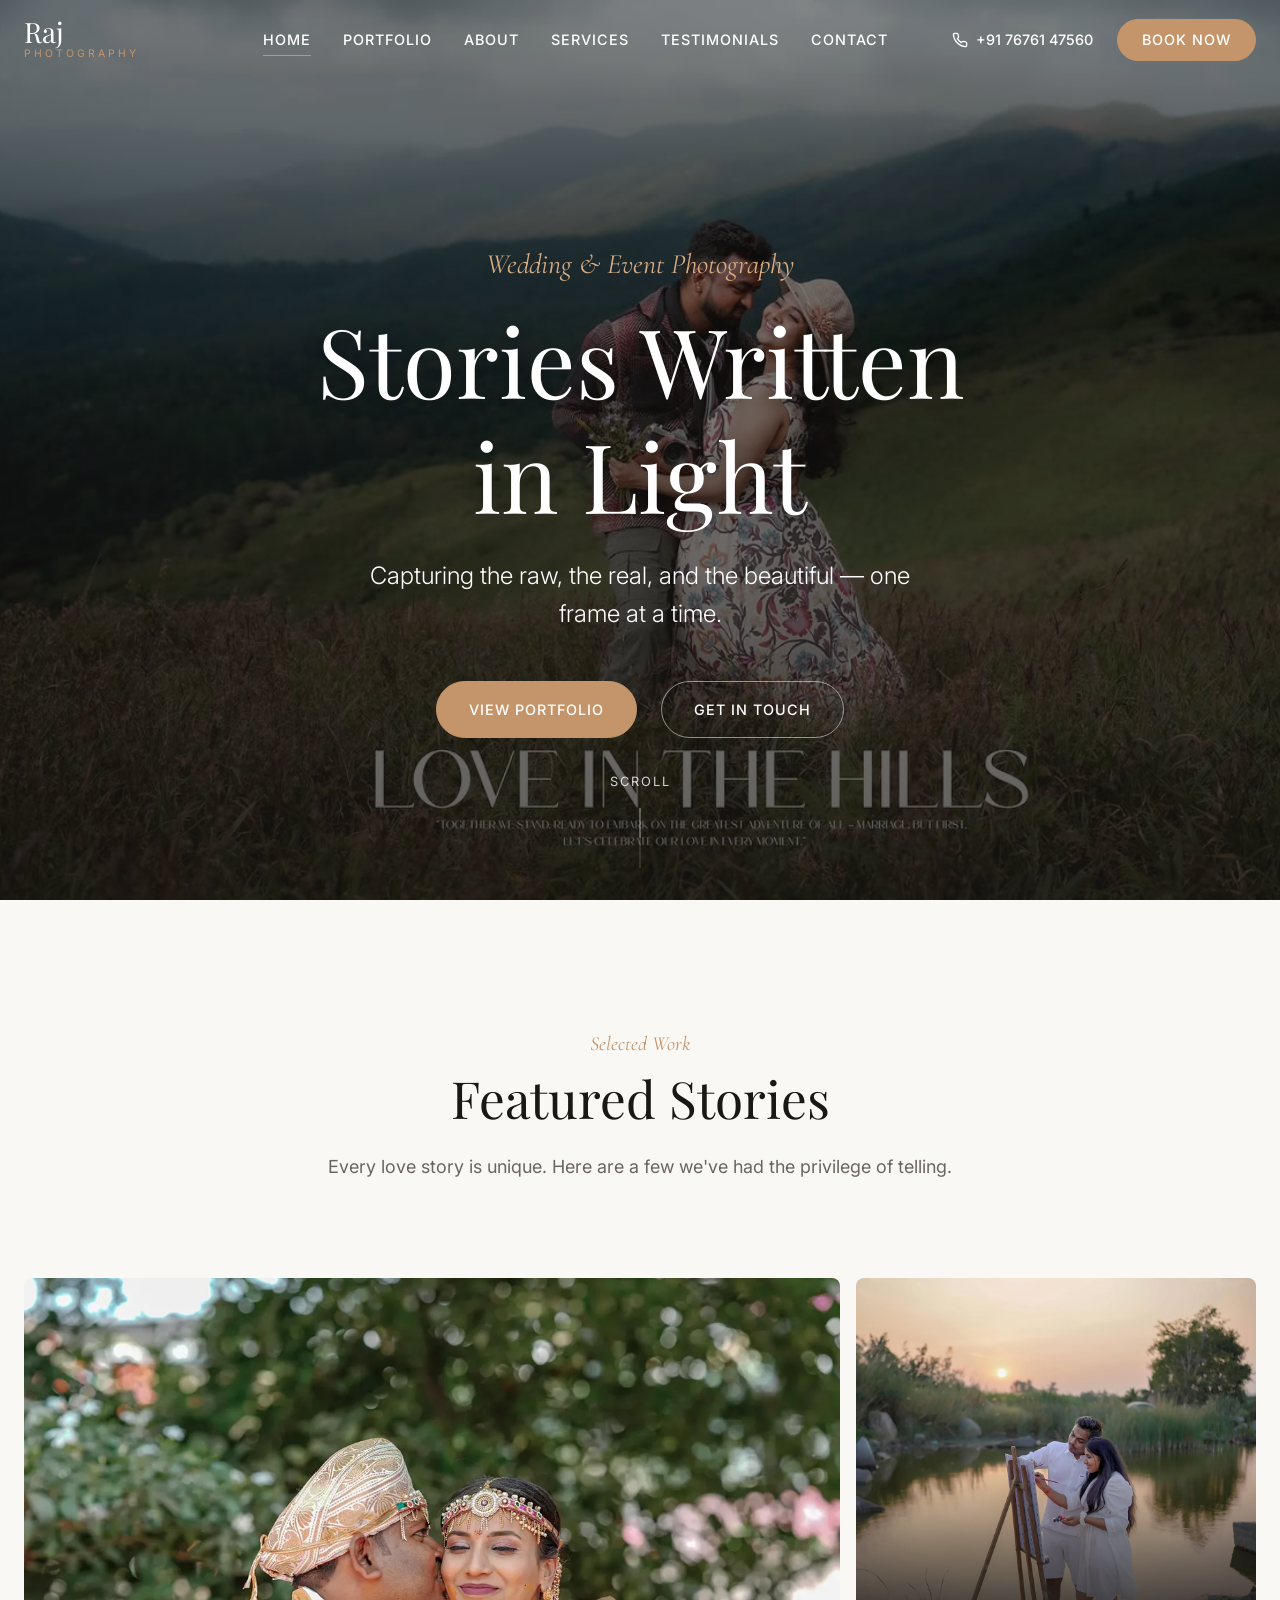
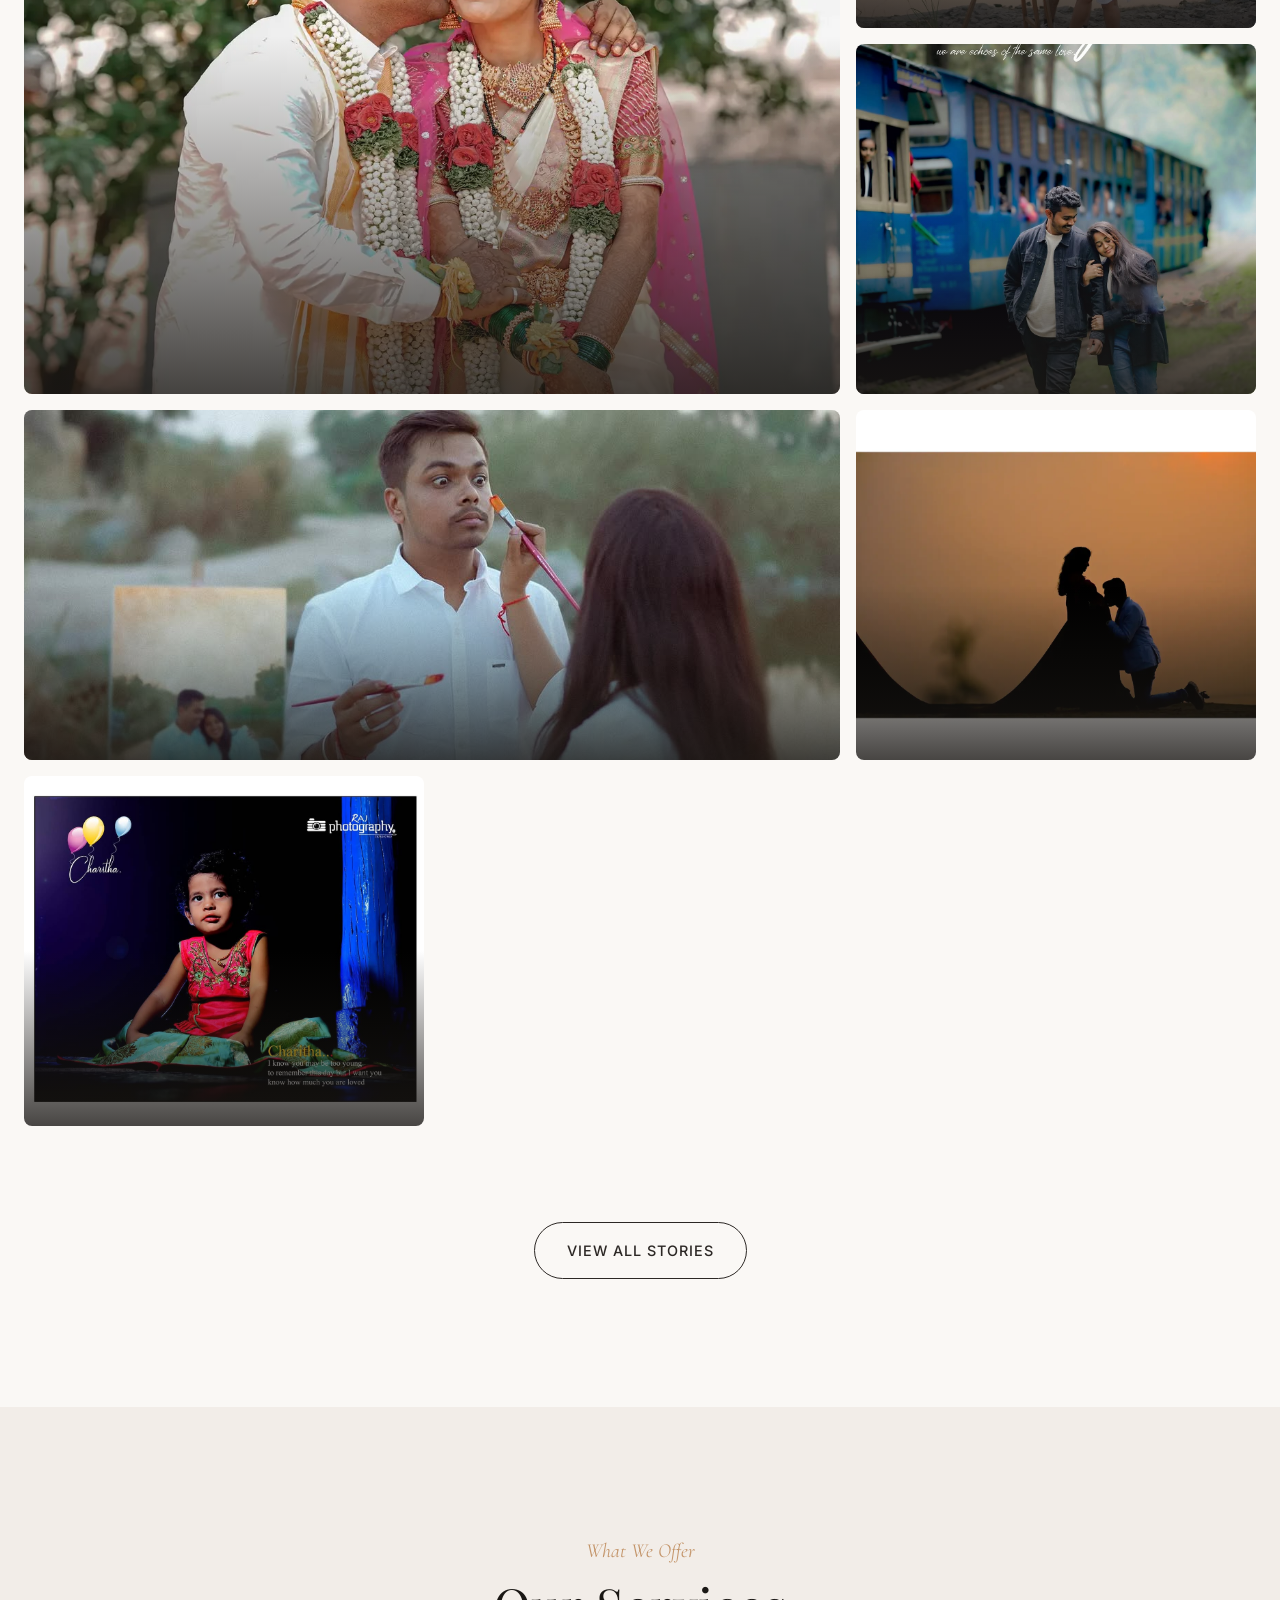
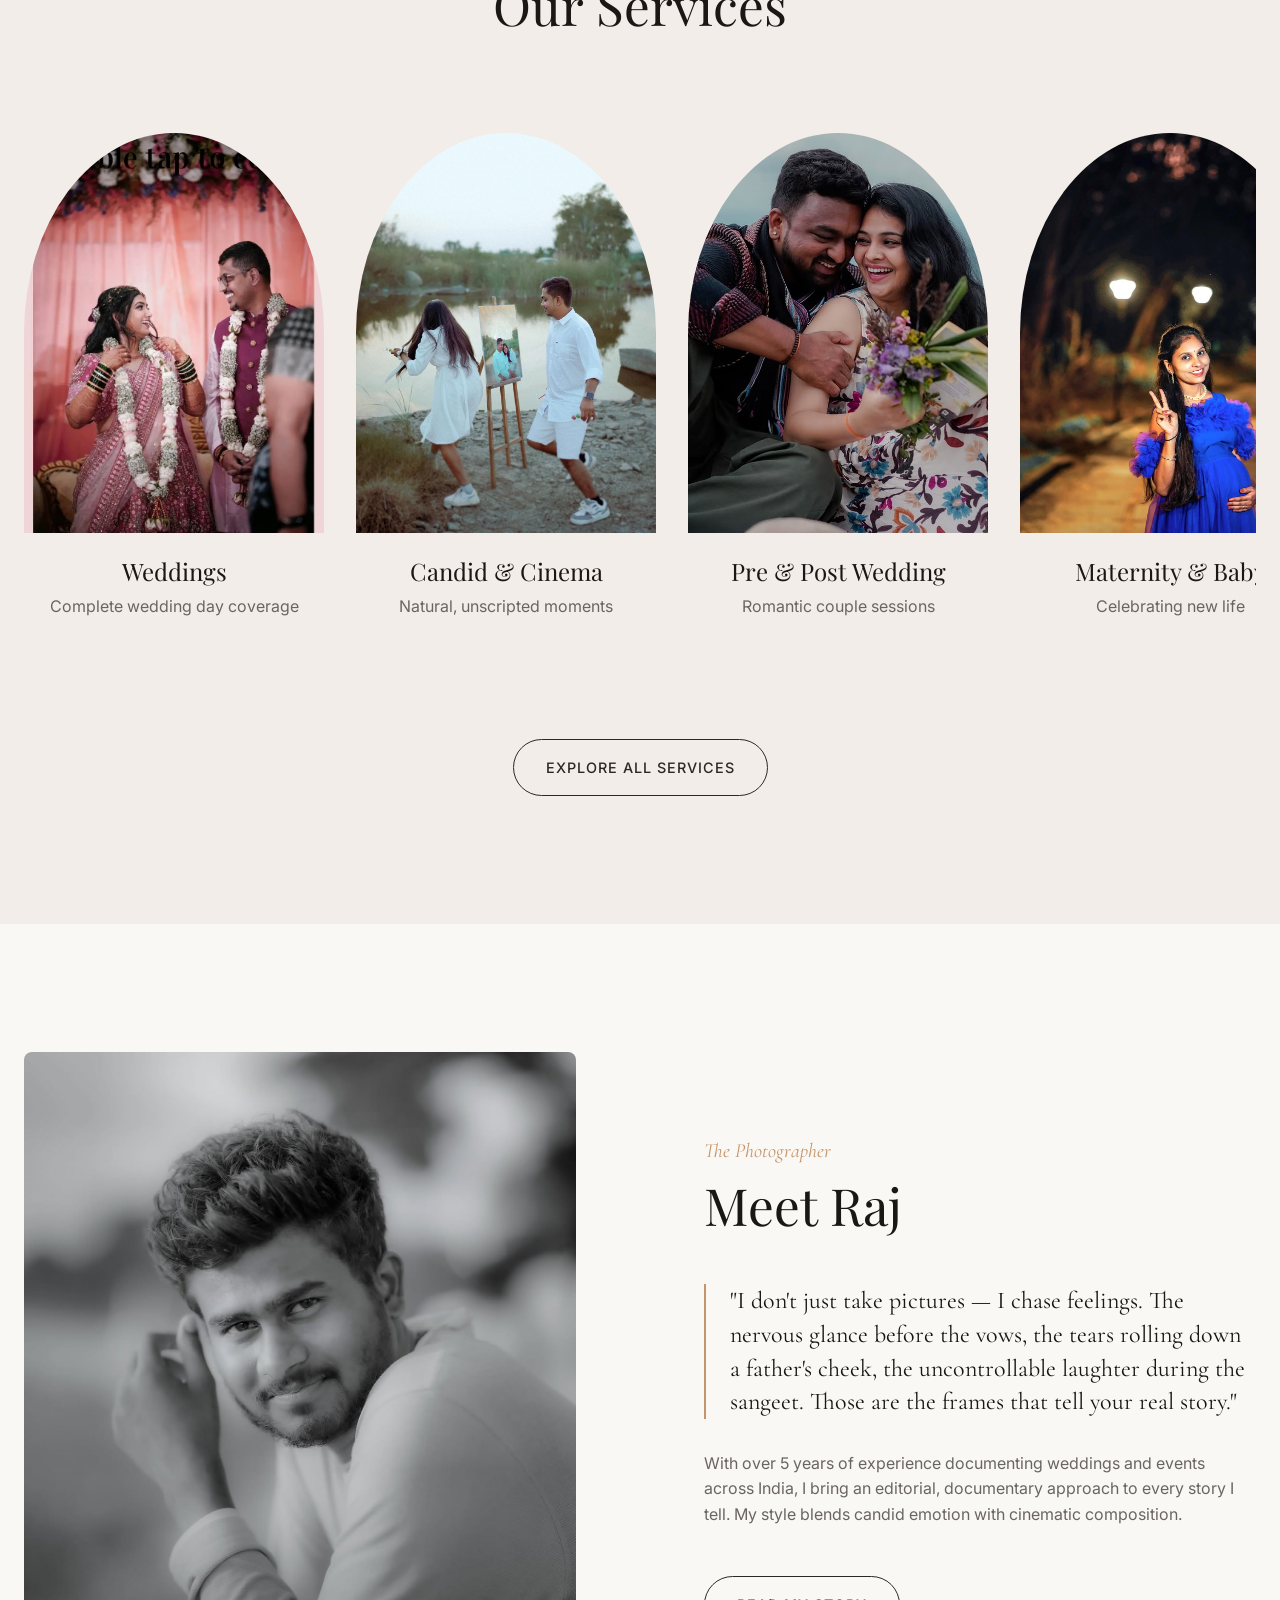
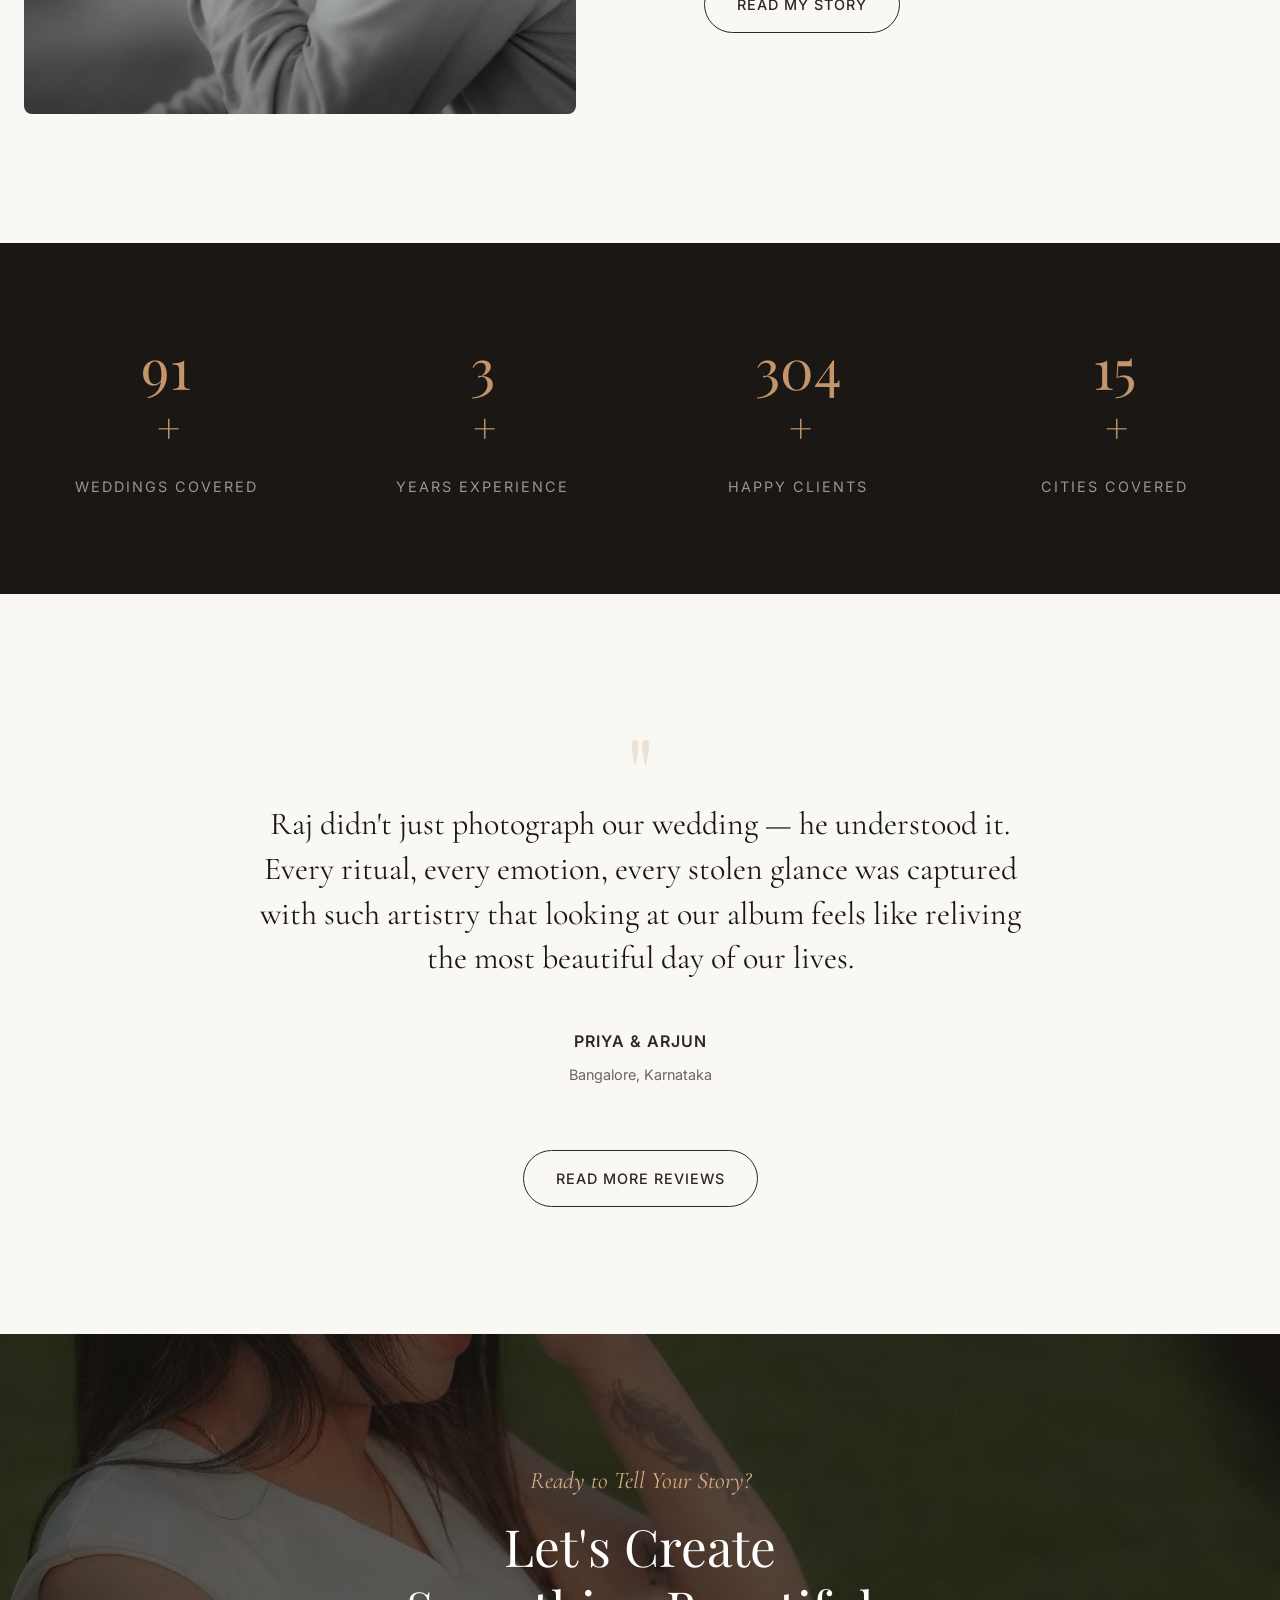
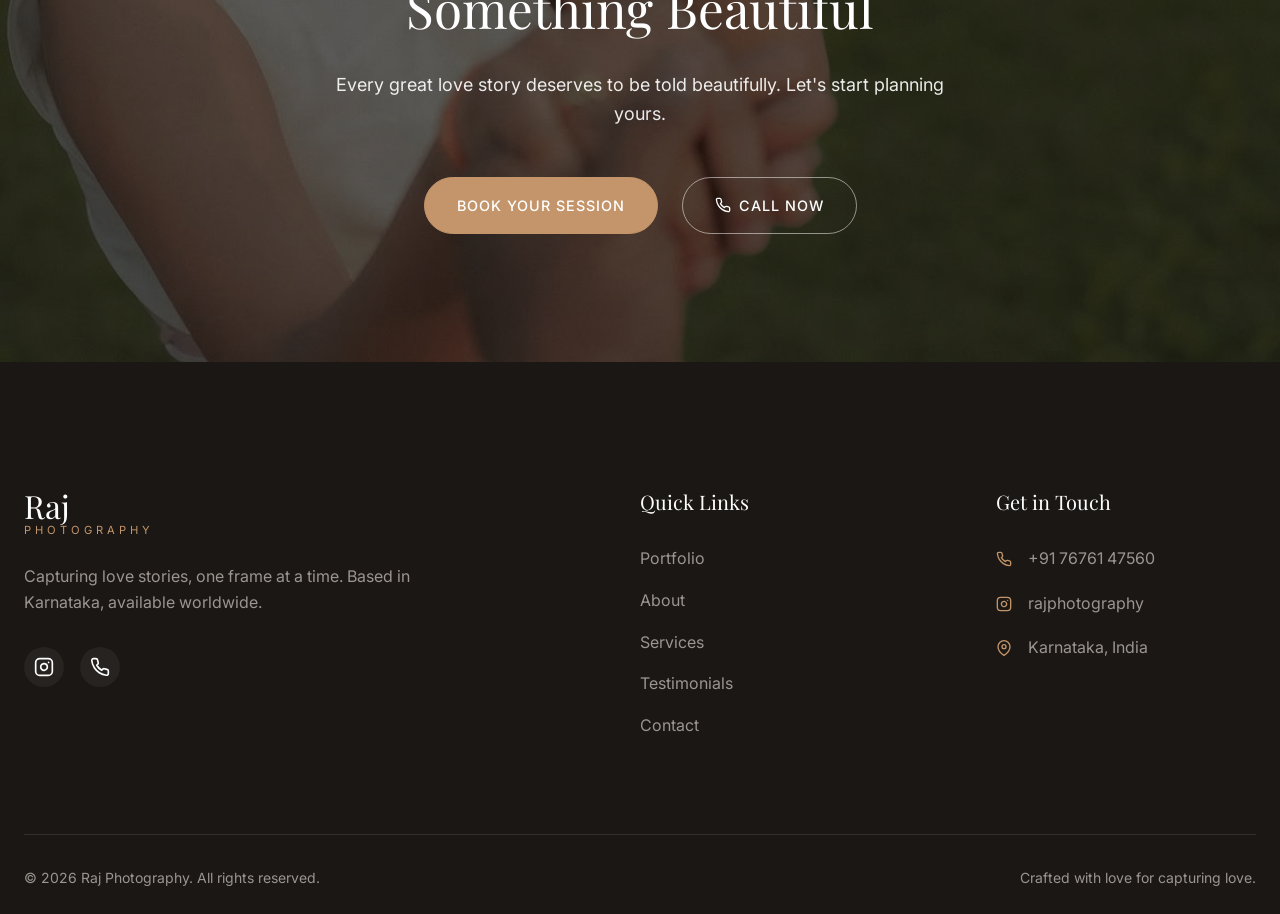
==== commit 84e8725b: "instalink verified" ====
--- a/index.html
+++ b/index.html
@@ -1,19 +1,24 @@
 <!DOCTYPE html>
 <html lang="en">
+
 <head>
     <meta charset="UTF-8">
     <meta name="viewport" content="width=device-width, initial-scale=1.0">
-    <meta name="description" content="Raj Photography — Premium wedding & event photography. Candid moments, cinematic stories, timeless memories. Based in Karnataka, India.">
+    <meta name="description"
+        content="Raj Photography — Premium wedding & event photography. Candid moments, cinematic stories, timeless memories. Based in Karnataka, India.">
     <title>Raj Photography — Wedding & Event Photography</title>
     <link rel="icon" href="favicon.ico" type="image/x-icon">
     <link rel="preconnect" href="https://fonts.googleapis.com">
     <link rel="preconnect" href="https://fonts.gstatic.com" crossorigin>
-    <link href="https://fonts.googleapis.com/css2?family=Playfair+Display:ital,wght@0,400;0,500;0,600;0,700;0,800;1,400;1,500;1,600;1,700&family=Inter:wght@300;400;500;600&family=Cormorant+Garamond:ital,wght@0,400;0,500;0,600;1,400;1,500;1,600&display=swap" rel="stylesheet">
+    <link
+        href="https://fonts.googleapis.com/css2?family=Playfair+Display:ital,wght@0,400;0,500;0,600;0,700;0,800;1,400;1,500;1,600;1,700&family=Inter:wght@300;400;500;600&family=Cormorant+Garamond:ital,wght@0,400;0,500;0,600;1,400;1,500;1,600&display=swap"
+        rel="stylesheet">
     <link rel="stylesheet" href="css/variables.css">
     <link rel="stylesheet" href="css/global.css">
     <link rel="stylesheet" href="css/navbar.css">
     <link rel="stylesheet" href="css/home.css">
 </head>
+
 <body>
 
     <!-- ========== NAVBAR ========== -->
@@ -34,7 +39,12 @@
                 </ul>
                 <div class="navbar__actions">
                     <a href="tel:+917676147560" class="navbar__phone" aria-label="Call us">
-                        <svg width="16" height="16" viewBox="0 0 24 24" fill="none" stroke="currentColor" stroke-width="2" stroke-linecap="round" stroke-linejoin="round"><path d="M22 16.92v3a2 2 0 0 1-2.18 2 19.79 19.79 0 0 1-8.63-3.07 19.5 19.5 0 0 1-6-6 19.79 19.79 0 0 1-3.07-8.67A2 2 0 0 1 4.11 2h3a2 2 0 0 1 2 1.72 12.84 12.84 0 0 0 .7 2.81 2 2 0 0 1-.45 2.11L8.09 9.91a16 16 0 0 0 6 6l1.27-1.27a2 2 0 0 1 2.11-.45 12.84 12.84 0 0 0 2.81.7A2 2 0 0 1 22 16.92z"></path></svg>
+                        <svg width="16" height="16" viewBox="0 0 24 24" fill="none" stroke="currentColor"
+                            stroke-width="2" stroke-linecap="round" stroke-linejoin="round">
+                            <path
+                                d="M22 16.92v3a2 2 0 0 1-2.18 2 19.79 19.79 0 0 1-8.63-3.07 19.5 19.5 0 0 1-6-6 19.79 19.79 0 0 1-3.07-8.67A2 2 0 0 1 4.11 2h3a2 2 0 0 1 2 1.72 12.84 12.84 0 0 0 .7 2.81 2 2 0 0 1-.45 2.11L8.09 9.91a16 16 0 0 0 6 6l1.27-1.27a2 2 0 0 1 2.11-.45 12.84 12.84 0 0 0 2.81.7A2 2 0 0 1 22 16.92z">
+                            </path>
+                        </svg>
                         <span>+91 76761 47560</span>
                     </a>
                     <a href="contact.html" class="btn btn-primary navbar__cta">Book Now</a>
@@ -53,17 +63,22 @@
         <section class="hero" id="hero">
             <div class="hero__slider">
                 <div class="hero__slide active">
-                    <img src="assets/images/hero/hero-01.jpg" alt="Couple embracing in the misty hills — pre-wedding photography by Raj Photography" class="hero__image" loading="eager">
+                    <img src="assets/images/hero/hero-01.jpg"
+                        alt="Couple embracing in the misty hills — pre-wedding photography by Raj Photography"
+                        class="hero__image" loading="eager">
                 </div>
                 <div class="hero__slide">
-                    <img src="assets/images/hero/hero-02.jpg" alt="Happy couple walking with their dog through lush green fields — candid photography by Raj Photography" class="hero__image" loading="eager">
+                    <img src="assets/images/hero/hero-02.jpg"
+                        alt="Happy couple walking with their dog through lush green fields — candid photography by Raj Photography"
+                        class="hero__image" loading="eager">
                 </div>
             </div>
             <div class="hero__overlay"></div>
             <div class="hero__content container">
                 <p class="hero__subtitle reveal" data-reveal="fade-up">Wedding & Event Photography</p>
                 <h1 class="hero__title reveal" data-reveal="fade-up" data-delay="100">Stories Written<br>in Light</h1>
-                <p class="hero__tagline reveal" data-reveal="fade-up" data-delay="200">Capturing the raw, the real, and the beautiful — one frame at a time.</p>
+                <p class="hero__tagline reveal" data-reveal="fade-up" data-delay="200">Capturing the raw, the real, and
+                    the beautiful — one frame at a time.</p>
                 <div class="hero__cta reveal" data-reveal="fade-up" data-delay="300">
                     <a href="portfolio.html" class="btn btn-primary">View Portfolio</a>
                     <a href="contact.html" class="btn btn-outline">Get in Touch</a>
@@ -81,12 +96,14 @@
                 <div class="section-header reveal" data-reveal="fade-up">
                     <p class="section-subtitle">Selected Work</p>
                     <h2>Featured Stories</h2>
-                    <p class="section-desc">Every love story is unique. Here are a few we've had the privilege of telling.</p>
+                    <p class="section-desc">Every love story is unique. Here are a few we've had the privilege of
+                        telling.</p>
                 </div>
                 <div class="featured__grid">
                     <a href="portfolio.html" class="featured__item featured__item--large reveal" data-reveal="fade-up">
                         <div class="featured__image-wrap">
-                            <img src="assets/images/services/weddings/02.webp" alt="Traditional Indian wedding ceremony — captured by Raj Photography" loading="lazy">
+                            <img src="assets/images/services/weddings/02.webp"
+                                alt="Traditional Indian wedding ceremony — captured by Raj Photography" loading="lazy">
                         </div>
                         <div class="featured__overlay">
                             <span class="featured__tag">Wedding</span>
@@ -95,7 +112,8 @@
                     </a>
                     <a href="portfolio.html" class="featured__item reveal" data-reveal="fade-up" data-delay="100">
                         <div class="featured__image-wrap">
-                            <img src="assets/images/services/candid-cinematography/01.jpg" alt="Couple painting by the riverside at sunset — candid photography" loading="lazy">
+                            <img src="assets/images/services/candid-cinematography/01.jpg"
+                                alt="Couple painting by the riverside at sunset — candid photography" loading="lazy">
                         </div>
                         <div class="featured__overlay">
                             <span class="featured__tag">Candid</span>
@@ -104,16 +122,19 @@
                     </a>
                     <a href="portfolio.html" class="featured__item reveal" data-reveal="fade-up" data-delay="200">
                         <div class="featured__image-wrap">
-                            <img src="assets/images/services/pre-post-wedding/01.jpg" alt="Couple walking by Ooty toy train — pre-wedding shoot" loading="lazy">
+                            <img src="assets/images/services/pre-post-wedding/01.jpg"
+                                alt="Couple walking by Ooty toy train — pre-wedding shoot" loading="lazy">
                         </div>
                         <div class="featured__overlay">
                             <span class="featured__tag">Pre-Wedding</span>
                             <h3 class="featured__name">Ooty Trails</h3>
                         </div>
                     </a>
-                    <a href="portfolio.html" class="featured__item featured__item--wide reveal" data-reveal="fade-up" data-delay="100">
-                        <div class="featured__image-wrap">
-                            <img src="assets/images/services/candid-cinematography/05.jpg" alt="Candid couple moment — cinematic photography" loading="lazy">
+                    <a href="portfolio.html" class="featured__item featured__item--wide reveal" data-reveal="fade-up"
+                        data-delay="100">
+                        <div class="featured__image-wrap">
+                            <img src="assets/images/services/candid-cinematography/05.jpg"
+                                alt="Candid couple moment — cinematic photography" loading="lazy">
                         </div>
                         <div class="featured__overlay">
                             <span class="featured__tag">Cinematography</span>
@@ -122,7 +143,8 @@
                     </a>
                     <a href="portfolio.html" class="featured__item reveal" data-reveal="fade-up" data-delay="200">
                         <div class="featured__image-wrap">
-                            <img src="assets/images/services/maternity-babyshower/01.webp" alt="Beautiful maternity silhouette at sunset — maternity photography" loading="lazy">
+                            <img src="assets/images/services/maternity-babyshower/01.webp"
+                                alt="Beautiful maternity silhouette at sunset — maternity photography" loading="lazy">
                         </div>
                         <div class="featured__overlay">
                             <span class="featured__tag">Maternity</span>
@@ -131,7 +153,8 @@
                     </a>
                     <a href="portfolio.html" class="featured__item reveal" data-reveal="fade-up" data-delay="300">
                         <div class="featured__image-wrap">
-                            <img src="assets/images/services/baby-shoots/01.jpg" alt="Adorable baby portrait in traditional outfit — baby photography" loading="lazy">
+                            <img src="assets/images/services/baby-shoots/01.jpg"
+                                alt="Adorable baby portrait in traditional outfit — baby photography" loading="lazy">
                         </div>
                         <div class="featured__overlay">
                             <span class="featured__tag">Baby Shoot</span>
@@ -155,28 +178,35 @@
                 <div class="services-preview__scroll">
                     <a href="services.html" class="services-preview__card reveal" data-reveal="fade-up">
                         <div class="services-preview__image">
-                            <img src="assets/images/services/weddings/03.webp" alt="Wedding photography service" loading="lazy">
+                            <img src="assets/images/services/weddings/03.webp" alt="Wedding photography service"
+                                loading="lazy">
                         </div>
                         <h3>Weddings</h3>
                         <p>Complete wedding day coverage</p>
                     </a>
-                    <a href="services.html" class="services-preview__card reveal" data-reveal="fade-up" data-delay="100">
+                    <a href="services.html" class="services-preview__card reveal" data-reveal="fade-up"
+                        data-delay="100">
                         <div class="services-preview__image">
-                            <img src="assets/images/services/candid-cinematography/03.jpg" alt="Candid photography service" loading="lazy">
+                            <img src="assets/images/services/candid-cinematography/03.jpg"
+                                alt="Candid photography service" loading="lazy">
                         </div>
                         <h3>Candid & Cinema</h3>
                         <p>Natural, unscripted moments</p>
                     </a>
-                    <a href="services.html" class="services-preview__card reveal" data-reveal="fade-up" data-delay="200">
+                    <a href="services.html" class="services-preview__card reveal" data-reveal="fade-up"
+                        data-delay="200">
                         <div class="services-preview__image">
-                            <img src="assets/images/services/pre-post-wedding/03.jpg" alt="Pre-wedding photography service" loading="lazy">
+                            <img src="assets/images/services/pre-post-wedding/03.jpg"
+                                alt="Pre-wedding photography service" loading="lazy">
                         </div>
                         <h3>Pre & Post Wedding</h3>
                         <p>Romantic couple sessions</p>
                     </a>
-                    <a href="services.html" class="services-preview__card reveal" data-reveal="fade-up" data-delay="300">
+                    <a href="services.html" class="services-preview__card reveal" data-reveal="fade-up"
+                        data-delay="300">
                         <div class="services-preview__image">
-                            <img src="assets/images/services/maternity-babyshower/03.jpg" alt="Maternity photography service" loading="lazy">
+                            <img src="assets/images/services/maternity-babyshower/03.jpg"
+                                alt="Maternity photography service" loading="lazy">
                         </div>
                         <h3>Maternity & Baby</h3>
                         <p>Celebrating new life</p>
@@ -199,9 +229,13 @@
                         <p class="section-subtitle">The Photographer</p>
                         <h2>Meet Raj</h2>
                         <blockquote class="about-preview__quote">
-                            "I don't just take pictures — I chase feelings. The nervous glance before the vows, the tears rolling down a father's cheek, the uncontrollable laughter during the sangeet. Those are the frames that tell your real story."
+                            "I don't just take pictures — I chase feelings. The nervous glance before the vows, the
+                            tears rolling down a father's cheek, the uncontrollable laughter during the sangeet. Those
+                            are the frames that tell your real story."
                         </blockquote>
-                        <p class="about-preview__text">With over 5 years of experience documenting weddings and events across India, I bring an editorial, documentary approach to every story I tell. My style blends candid emotion with cinematic composition.</p>
+                        <p class="about-preview__text">With over 5 years of experience documenting weddings and events
+                            across India, I bring an editorial, documentary approach to every story I tell. My style
+                            blends candid emotion with cinematic composition.</p>
                         <a href="about.html" class="btn btn-outline">Read My Story</a>
                     </div>
                 </div>
@@ -238,7 +272,9 @@
                 <div class="testimonial-preview__inner reveal" data-reveal="fade-up">
                     <div class="testimonial-preview__quote-mark" aria-hidden="true">"</div>
                     <blockquote class="testimonial-preview__quote">
-                        Raj didn't just photograph our wedding — he understood it. Every ritual, every emotion, every stolen glance was captured with such artistry that looking at our album feels like reliving the most beautiful day of our lives.
+                        Raj didn't just photograph our wedding — he understood it. Every ritual, every emotion, every
+                        stolen glance was captured with such artistry that looking at our album feels like reliving the
+                        most beautiful day of our lives.
                     </blockquote>
                     <div class="testimonial-preview__attribution">
                         <span class="testimonial-preview__name">Priya & Arjun</span>
@@ -251,16 +287,24 @@
 
         <!-- ========== CTA BANNER ========== -->
         <section class="cta-banner" id="cta-banner">
-            <img src="assets/images/services/candid-cinematography/09.jpg" alt="Romantic couple moment — book your session with Raj Photography" class="cta-banner__bg" loading="lazy">
+            <img src="assets/images/services/candid-cinematography/09.jpg"
+                alt="Romantic couple moment — book your session with Raj Photography" class="cta-banner__bg"
+                loading="lazy">
             <div class="cta-banner__overlay"></div>
             <div class="cta-banner__content container reveal" data-reveal="fade-up">
                 <p class="cta-banner__subtitle">Ready to Tell Your Story?</p>
                 <h2 class="cta-banner__title">Let's Create<br>Something Beautiful</h2>
-                <p class="cta-banner__text">Every great love story deserves to be told beautifully. Let's start planning yours.</p>
+                <p class="cta-banner__text">Every great love story deserves to be told beautifully. Let's start planning
+                    yours.</p>
                 <div class="cta-banner__actions">
                     <a href="contact.html" class="btn btn-primary">Book Your Session</a>
                     <a href="tel:+917676147560" class="btn btn-outline cta-banner__phone">
-                        <svg width="16" height="16" viewBox="0 0 24 24" fill="none" stroke="currentColor" stroke-width="2" stroke-linecap="round" stroke-linejoin="round"><path d="M22 16.92v3a2 2 0 0 1-2.18 2 19.79 19.79 0 0 1-8.63-3.07 19.5 19.5 0 0 1-6-6 19.79 19.79 0 0 1-3.07-8.67A2 2 0 0 1 4.11 2h3a2 2 0 0 1 2 1.72 12.84 12.84 0 0 0 .7 2.81 2 2 0 0 1-.45 2.11L8.09 9.91a16 16 0 0 0 6 6l1.27-1.27a2 2 0 0 1 2.11-.45 12.84 12.84 0 0 0 2.81.7A2 2 0 0 1 22 16.92z"></path></svg>
+                        <svg width="16" height="16" viewBox="0 0 24 24" fill="none" stroke="currentColor"
+                            stroke-width="2" stroke-linecap="round" stroke-linejoin="round">
+                            <path
+                                d="M22 16.92v3a2 2 0 0 1-2.18 2 19.79 19.79 0 0 1-8.63-3.07 19.5 19.5 0 0 1-6-6 19.79 19.79 0 0 1-3.07-8.67A2 2 0 0 1 4.11 2h3a2 2 0 0 1 2 1.72 12.84 12.84 0 0 0 .7 2.81 2 2 0 0 1-.45 2.11L8.09 9.91a16 16 0 0 0 6 6l1.27-1.27a2 2 0 0 1 2.11-.45 12.84 12.84 0 0 0 2.81.7A2 2 0 0 1 22 16.92z">
+                            </path>
+                        </svg>
                         Call Now
                     </a>
                 </div>
@@ -277,13 +321,25 @@
                         <span class="footer__logo-text">Raj</span>
                         <span class="footer__logo-sub">Photography</span>
                     </a>
-                    <p class="footer__tagline">Capturing love stories, one frame at a time. Based in Karnataka, available worldwide.</p>
+                    <p class="footer__tagline">Capturing love stories, one frame at a time. Based in Karnataka,
+                        available worldwide.</p>
                     <div class="footer__social">
-                        <a href="https://instagram.com" target="_blank" rel="noopener noreferrer" class="footer__social-link" aria-label="Follow us on Instagram">
-                            <svg width="20" height="20" viewBox="0 0 24 24" fill="none" stroke="currentColor" stroke-width="2" stroke-linecap="round" stroke-linejoin="round"><rect x="2" y="2" width="20" height="20" rx="5" ry="5"></rect><path d="M16 11.37A4 4 0 1 1 12.63 8 4 4 0 0 1 16 11.37z"></path><line x1="17.5" y1="6.5" x2="17.51" y2="6.5"></line></svg>
+                        <a href="https://instagram.com" target="_blank" rel="noopener noreferrer"
+                            class="footer__social-link" aria-label="Follow us on Instagram">
+                            <svg width="20" height="20" viewBox="0 0 24 24" fill="none" stroke="currentColor"
+                                stroke-width="2" stroke-linecap="round" stroke-linejoin="round">
+                                <rect x="2" y="2" width="20" height="20" rx="5" ry="5"></rect>
+                                <path d="M16 11.37A4 4 0 1 1 12.63 8 4 4 0 0 1 16 11.37z"></path>
+                                <line x1="17.5" y1="6.5" x2="17.51" y2="6.5"></line>
+                            </svg>
                         </a>
                         <a href="tel:+917676147560" class="footer__social-link" aria-label="Call us">
-                            <svg width="20" height="20" viewBox="0 0 24 24" fill="none" stroke="currentColor" stroke-width="2" stroke-linecap="round" stroke-linejoin="round"><path d="M22 16.92v3a2 2 0 0 1-2.18 2 19.79 19.79 0 0 1-8.63-3.07 19.5 19.5 0 0 1-6-6 19.79 19.79 0 0 1-3.07-8.67A2 2 0 0 1 4.11 2h3a2 2 0 0 1 2 1.72 12.84 12.84 0 0 0 .7 2.81 2 2 0 0 1-.45 2.11L8.09 9.91a16 16 0 0 0 6 6l1.27-1.27a2 2 0 0 1 2.11-.45 12.84 12.84 0 0 0 2.81.7A2 2 0 0 1 22 16.92z"></path></svg>
+                            <svg width="20" height="20" viewBox="0 0 24 24" fill="none" stroke="currentColor"
+                                stroke-width="2" stroke-linecap="round" stroke-linejoin="round">
+                                <path
+                                    d="M22 16.92v3a2 2 0 0 1-2.18 2 19.79 19.79 0 0 1-8.63-3.07 19.5 19.5 0 0 1-6-6 19.79 19.79 0 0 1-3.07-8.67A2 2 0 0 1 4.11 2h3a2 2 0 0 1 2 1.72 12.84 12.84 0 0 0 .7 2.81 2 2 0 0 1-.45 2.11L8.09 9.91a16 16 0 0 0 6 6l1.27-1.27a2 2 0 0 1 2.11-.45 12.84 12.84 0 0 0 2.81.7A2 2 0 0 1 22 16.92z">
+                                </path>
+                            </svg>
                         </a>
                     </div>
                 </div>
@@ -302,19 +358,34 @@
                     <ul>
                         <li>
                             <a href="tel:+917676147560">
-                                <svg width="16" height="16" viewBox="0 0 24 24" fill="none" stroke="currentColor" stroke-width="2" stroke-linecap="round" stroke-linejoin="round"><path d="M22 16.92v3a2 2 0 0 1-2.18 2 19.79 19.79 0 0 1-8.63-3.07 19.5 19.5 0 0 1-6-6 19.79 19.79 0 0 1-3.07-8.67A2 2 0 0 1 4.11 2h3a2 2 0 0 1 2 1.72 12.84 12.84 0 0 0 .7 2.81 2 2 0 0 1-.45 2.11L8.09 9.91a16 16 0 0 0 6 6l1.27-1.27a2 2 0 0 1 2.11-.45 12.84 12.84 0 0 0 2.81.7A2 2 0 0 1 22 16.92z"></path></svg>
+                                <svg width="16" height="16" viewBox="0 0 24 24" fill="none" stroke="currentColor"
+                                    stroke-width="2" stroke-linecap="round" stroke-linejoin="round">
+                                    <path
+                                        d="M22 16.92v3a2 2 0 0 1-2.18 2 19.79 19.79 0 0 1-8.63-3.07 19.5 19.5 0 0 1-6-6 19.79 19.79 0 0 1-3.07-8.67A2 2 0 0 1 4.11 2h3a2 2 0 0 1 2 1.72 12.84 12.84 0 0 0 .7 2.81 2 2 0 0 1-.45 2.11L8.09 9.91a16 16 0 0 0 6 6l1.27-1.27a2 2 0 0 1 2.11-.45 12.84 12.84 0 0 0 2.81.7A2 2 0 0 1 22 16.92z">
+                                    </path>
+                                </svg>
                                 +91 76761 47560
                             </a>
                         </li>
                         <li>
-                            <a href="https://instagram.com" target="_blank" rel="noopener noreferrer">
-                                <svg width="16" height="16" viewBox="0 0 24 24" fill="none" stroke="currentColor" stroke-width="2" stroke-linecap="round" stroke-linejoin="round"><rect x="2" y="2" width="20" height="20" rx="5" ry="5"></rect><path d="M16 11.37A4 4 0 1 1 12.63 8 4 4 0 0 1 16 11.37z"></path><line x1="17.5" y1="6.5" x2="17.51" y2="6.5"></line></svg>
-                                @rajphotography
+                            <a href="https://www.instagram.com/raj_photography767/?hl=en" target="_blank"
+                                rel="noopener noreferrer">
+                                <svg width="16" height="16" viewBox="0 0 24 24" fill="none" stroke="currentColor"
+                                    stroke-width="2" stroke-linecap="round" stroke-linejoin="round">
+                                    <rect x="2" y="2" width="20" height="20" rx="5" ry="5"></rect>
+                                    <path d="M16 11.37A4 4 0 1 1 12.63 8 4 4 0 0 1 16 11.37z"></path>
+                                    <line x1="17.5" y1="6.5" x2="17.51" y2="6.5"></line>
+                                </svg>
+                                rajphotography
                             </a>
                         </li>
                         <li>
                             <a href="#">
-                                <svg width="16" height="16" viewBox="0 0 24 24" fill="none" stroke="currentColor" stroke-width="2" stroke-linecap="round" stroke-linejoin="round"><path d="M21 10c0 7-9 13-9 13s-9-6-9-13a9 9 0 0 1 18 0z"></path><circle cx="12" cy="10" r="3"></circle></svg>
+                                <svg width="16" height="16" viewBox="0 0 24 24" fill="none" stroke="currentColor"
+                                    stroke-width="2" stroke-linecap="round" stroke-linejoin="round">
+                                    <path d="M21 10c0 7-9 13-9 13s-9-6-9-13a9 9 0 0 1 18 0z"></path>
+                                    <circle cx="12" cy="10" r="3"></circle>
+                                </svg>
                                 Karnataka, India
                             </a>
                         </li>
@@ -336,4 +407,5 @@
     <script src="js/scrollReveal.js"></script>
     <script src="js/main.js"></script>
 </body>
-</html>
+
+</html>
--- a/css/global.css
+++ b/css/global.css
@@ -1,312 +1,365 @@
-/* ===== GLOBAL RESET & BASE STYLES ===== */
-
-/* Reset */
-*, *::before, *::after { box-sizing: border-box; margin: 0; padding: 0; }
-html { scroll-behavior: smooth; -webkit-text-size-adjust: 100%; }
+/* ===== RESET & BASE ===== */
+*, *::before, *::after {
+    box-sizing: border-box;
+    margin: 0;
+    padding: 0;
+}
+
+html {
+    scroll-behavior: smooth;
+    font-size: 16px;
+}
+
 body {
     font-family: var(--font-body);
-    font-size: 16px;
-    line-height: 1.7;
     color: var(--color-text);
     background-color: var(--color-bg);
+    line-height: 1.6;
+    overflow-x: hidden;
     -webkit-font-smoothing: antialiased;
     -moz-osx-font-smoothing: grayscale;
-    opacity: 0;
-    transition: opacity 0.5s ease;
-    overflow-x: hidden;
-}
-body.loaded { opacity: 1; }
-
-/* Selection */
-::selection { background-color: var(--color-accent); color: var(--color-white); }
-::-moz-selection { background-color: var(--color-accent); color: var(--color-white); }
-
-/* Scrollbar */
-::-webkit-scrollbar { width: 6px; }
-::-webkit-scrollbar-track { background: var(--color-bg); }
-::-webkit-scrollbar-thumb { background: var(--color-accent); border-radius: var(--radius-full); }
-
-/* Typography */
+}
+
+body.no-scroll {
+    overflow: hidden;
+}
+
+img, picture, video, canvas, svg {
+    display: block;
+    max-width: 100%;
+    height: auto;
+}
+
+a {
+    color: inherit;
+    text-decoration: none;
+    transition: color var(--transition-fast);
+}
+
+ul, ol {
+    list-style: none;
+}
+
+button {
+    font-family: inherit;
+    border: none;
+    background: none;
+    cursor: pointer;
+}
+
+/* ===== TYPOGRAPHY ===== */
 h1, h2, h3, h4, h5, h6 {
     font-family: var(--font-heading);
-    font-weight: 700;
-    line-height: 1.15;
-    letter-spacing: -0.02em;
-    color: var(--color-text);
-}
-h1 { font-size: clamp(2.5rem, 5vw, 4.5rem); }
-h2 { font-size: clamp(2rem, 4vw, 3.5rem); margin-bottom: var(--space-md); }
-h3 { font-size: clamp(1.25rem, 2vw, 1.75rem); font-weight: 600; }
-h4 { font-size: 1.125rem; font-weight: 600; letter-spacing: 0; }
-p { margin-bottom: var(--space-sm); color: var(--color-text-light); }
-p:last-child { margin-bottom: 0; }
-
-a {
-    color: var(--color-accent);
-    text-decoration: none;
-    transition: color var(--transition-base);
-}
-a:hover { color: var(--color-accent-dark); }
-
-img { max-width: 100%; height: auto; display: block; }
-ul { list-style: none; }
-button { cursor: pointer; border: none; background: none; font-family: inherit; }
-input, textarea, select { font-family: inherit; font-size: inherit; }
-
-/* Layout */
+    font-weight: 400;
+    line-height: 1.2;
+    color: var(--color-dark);
+}
+
+h1 { font-size: clamp(3rem, 6vw, 5rem); }
+h2 { font-size: clamp(2.25rem, 4vw, 3.5rem); }
+h3 { font-size: clamp(1.5rem, 2.5vw, 2rem); }
+h4 { font-size: clamp(1.25rem, 2vw, 1.5rem); }
+
+/* ===== LAYOUT & UTILITIES ===== */
 .container {
     width: 100%;
     max-width: var(--max-width);
     margin: 0 auto;
-    padding: 0 clamp(1rem, 3vw, 3rem);
-}
-.section-padding { padding: clamp(4rem, 8vw, 8rem) 0; }
-
-/* Section Headers */
+    padding: 0 var(--space-md);
+}
+
+.section-padding {
+    padding: var(--space-4xl) 0;
+}
+
+@media (max-width: 768px) {
+    .section-padding {
+        padding: var(--space-3xl) 0;
+    }
+}
+
+/* ===== BUTTONS ===== */
+.btn {
+    display: inline-flex;
+    align-items: center;
+    justify-content: center;
+    padding: var(--space-sm) var(--space-lg);
+    font-family: var(--font-body);
+    font-size: 0.9rem;
+    font-weight: 500;
+    letter-spacing: 1px;
+    text-transform: uppercase;
+    border-radius: var(--radius-full);
+    transition: all var(--transition-base);
+    cursor: pointer;
+}
+
+.btn-primary {
+    background-color: var(--color-accent);
+    color: var(--color-white);
+    border: 1px solid var(--color-accent);
+}
+
+.btn-primary:hover,
+.btn-primary:focus {
+    background-color: var(--color-dark);
+    border-color: var(--color-dark);
+}
+
+.btn-outline {
+    background-color: transparent;
+    color: var(--color-text);
+    border: 1px solid currentColor;
+}
+
+.btn-outline:hover,
+.btn-outline:focus {
+    background-color: var(--color-text);
+    color: var(--color-bg);
+}
+
+/* ===== SECTION HEADERS ===== */
 .section-header {
     text-align: center;
-    max-width: 700px;
-    margin: 0 auto var(--space-3xl);
-}
+    margin-bottom: var(--space-3xl);
+    max-width: 800px;
+    margin-inline: auto;
+}
+
 .section-subtitle {
     font-family: var(--font-accent);
-    font-size: clamp(1rem, 1.5vw, 1.25rem);
+    font-size: 1.25rem;
     font-style: italic;
     color: var(--color-accent);
     margin-bottom: var(--space-xs);
-    font-weight: 500;
-    letter-spacing: 0.02em;
-}
+}
+
 .section-desc {
     color: var(--color-text-light);
-    font-size: 1.05rem;
-    max-width: 550px;
-    margin: var(--space-sm) auto 0;
-}
-
-/* Screen Reader */
-.sr-only {
-    position: absolute; width: 1px; height: 1px;
-    padding: 0; margin: -1px; overflow: hidden;
-    clip: rect(0,0,0,0); white-space: nowrap; border: 0;
-}
-
-/* ===== SCROLL REVEAL ===== */
-.reveal {
-    opacity: 0;
-    transform: translateY(30px);
-    transition: opacity var(--transition-smooth), transform var(--transition-smooth);
-}
-.reveal[data-reveal="fade-left"] { transform: translateX(-40px); }
-.reveal[data-reveal="fade-right"] { transform: translateX(40px); }
-.reveal[data-reveal="fade-in"] { transform: none; }
-.reveal[data-reveal="zoom-in"] { transform: scale(0.92); }
-.reveal.active { opacity: 1; transform: none; }
-
-/* ===== BUTTONS ===== */
-.btn {
+    margin-top: var(--space-md);
+    font-size: 1.125rem;
+}
+
+/* ===== FOOTER ===== */
+.footer {
+    background-color: var(--color-dark);
+    color: var(--color-white);
+    padding: var(--space-4xl) 0 var(--space-md);
+}
+
+.footer__grid {
+    display: grid;
+    grid-template-columns: 2fr 1fr 1fr;
+    gap: var(--space-3xl);
+    margin-bottom: var(--space-3xl);
+}
+
+@media (max-width: 992px) {
+    .footer__grid {
+        grid-template-columns: 1fr 1fr;
+    }
+    .footer__brand {
+        grid-column: 1 / -1;
+    }
+}
+
+@media (max-width: 576px) {
+    .footer__grid {
+        grid-template-columns: 1fr;
+        gap: var(--space-2xl);
+    }
+}
+
+.footer__brand {
+    max-width: 400px;
+}
+
+.footer__logo {
     display: inline-flex;
+    flex-direction: column;
+    margin-bottom: var(--space-md);
+}
+
+.footer__logo-text {
+    font-family: var(--font-heading);
+    font-size: 2rem;
+    line-height: 1;
+}
+
+.footer__logo-sub {
+    font-family: var(--font-body);
+    font-size: 0.7rem;
+    letter-spacing: 4px;
+    text-transform: uppercase;
+    color: var(--color-accent);
+}
+
+.footer__tagline {
+    color: var(--color-text-lighter);
+    margin-bottom: var(--space-lg);
+}
+
+.footer__social {
+    display: flex;
+    gap: var(--space-sm);
+}
+
+.footer__social-link {
+    display: flex;
     align-items: center;
     justify-content: center;
-    gap: var(--space-xs);
-    padding: 14px 36px;
-    font-family: var(--font-body);
-    font-size: 0.8rem;
-    font-weight: 500;
-    letter-spacing: 0.15em;
-    text-transform: uppercase;
-    text-decoration: none;
-    border-radius: var(--radius-sm);
+    width: 40px;
+    height: 40px;
+    border-radius: 50%;
+    background-color: rgba(255, 255, 255, 0.05);
+    color: var(--color-white);
     transition: all var(--transition-base);
-    cursor: pointer;
-    border: 1.5px solid transparent;
-    white-space: nowrap;
-}
-.btn-primary {
+}
+
+.footer__social-link:hover {
     background-color: var(--color-accent);
-    color: var(--color-white);
-    border-color: var(--color-accent);
-}
-.btn-primary:hover {
-    background-color: var(--color-accent-dark);
-    border-color: var(--color-accent-dark);
-    color: var(--color-white);
-    transform: translateY(-2px);
-    box-shadow: var(--shadow-md);
-}
-.btn-outline {
-    background-color: transparent;
-    color: var(--color-text);
-    border-color: var(--color-border-strong);
-}
-.btn-outline:hover {
-    background-color: var(--color-accent);
-    color: var(--color-white);
-    border-color: var(--color-accent);
-    transform: translateY(-2px);
-}
-
-/* ===== PAGE HERO (shared across inner pages) ===== */
+    transform: translateY(-3px);
+}
+
+.footer__heading {
+    font-family: var(--font-heading);
+    font-size: 1.25rem;
+    margin-bottom: var(--space-lg);
+    color: var(--color-white);
+}
+
+.footer__links ul,
+.footer__contact ul {
+    display: flex;
+    flex-direction: column;
+    gap: var(--space-sm);
+}
+
+.footer__links a,
+.footer__contact a {
+    color: var(--color-text-lighter);
+    display: inline-flex;
+    align-items: center;
+    gap: var(--space-sm);
+    transition: color var(--transition-fast);
+}
+
+.footer__links a:hover,
+.footer__contact a:hover {
+    color: var(--color-accent);
+}
+
+.footer__contact svg {
+    color: var(--color-accent);
+    flex-shrink: 0;
+}
+
+.footer__bottom {
+    padding-top: var(--space-lg);
+    border-top: 1px solid rgba(255, 255, 255, 0.1);
+    display: flex;
+    justify-content: space-between;
+    align-items: center;
+    color: var(--color-text-lighter);
+    font-size: 0.875rem;
+}
+
+@media (max-width: 768px) {
+    .footer__bottom {
+        flex-direction: column;
+        gap: var(--space-sm);
+        text-align: center;
+    }
+}
+
+/* ===== PAGE HERO ===== */
 .page-hero {
     position: relative;
-    height: 50vh;
-    min-height: 350px;
-    display: flex;
-    align-items: flex-end;
+    height: 55vh;
+    min-height: 420px;
+    max-height: 600px;
+    display: flex;
+    align-items: center;
     justify-content: center;
     overflow: hidden;
-}
+    color: var(--color-white);
+}
+
 .page-hero__bg {
     position: absolute;
     inset: 0;
-    z-index: 0;
-}
+    z-index: 1;
+}
+
 .page-hero__bg img {
     width: 100%;
     height: 100%;
     object-fit: cover;
 }
+
 .page-hero__overlay {
     position: absolute;
     inset: 0;
-    background: linear-gradient(to top, rgba(26,23,20,0.7) 0%, rgba(26,23,20,0.2) 50%, rgba(26,23,20,0.1) 100%);
-    z-index: 1;
-}
+    background: linear-gradient(
+        to bottom,
+        rgba(26, 23, 20, 0.4) 0%,
+        rgba(26, 23, 20, 0.7) 100%
+    );
+    z-index: 2;
+}
+
 .page-hero__content {
     position: relative;
-    z-index: 2;
+    z-index: 3;
     text-align: center;
-    padding-bottom: var(--space-3xl);
-}
+    max-width: 800px;
+    padding-top: var(--nav-height);
+}
+
 .page-hero__subtitle {
     font-family: var(--font-accent);
+    font-size: 1.5rem;
     font-style: italic;
-    font-size: clamp(1rem, 1.5vw, 1.25rem);
     color: var(--color-accent-light);
     margin-bottom: var(--space-xs);
 }
+
 .page-hero__title {
     color: var(--color-white);
-    font-size: clamp(2.5rem, 6vw, 5rem);
+    font-size: clamp(2.5rem, 5vw, 4.5rem);
     margin-bottom: var(--space-sm);
 }
+
 .page-hero__desc {
-    color: rgba(255,255,255,0.8);
-    font-size: 1.05rem;
-    max-width: 550px;
-    margin: 0 auto;
-}
-
-/* ===== FOOTER ===== */
-.footer {
-    background-color: var(--color-dark);
-    color: rgba(250, 248, 245, 0.7);
-    padding: var(--space-3xl) 0 var(--space-xl);
-}
-.footer__grid {
-    display: grid;
-    grid-template-columns: 1fr;
-    gap: var(--space-xl);
-}
-@media (min-width: 768px) {
-    .footer__grid { grid-template-columns: 2fr 1fr 1fr; gap: var(--space-3xl); }
-}
-.footer__logo {
-    display: inline-flex;
-    flex-direction: column;
-    text-decoration: none;
-    margin-bottom: var(--space-md);
-}
-.footer__logo-text {
-    font-family: var(--font-heading);
-    font-size: 2rem;
-    font-weight: 700;
-    color: var(--color-white);
-    line-height: 1;
-    letter-spacing: -0.02em;
-}
-.footer__logo-sub {
-    font-family: var(--font-accent);
-    font-size: 0.9rem;
-    font-style: italic;
-    color: var(--color-accent);
-    letter-spacing: 0.1em;
-}
-.footer__tagline {
-    color: rgba(250, 248, 245, 0.5);
-    font-size: 0.9rem;
-    line-height: 1.6;
-    max-width: 350px;
-}
-.footer__social {
-    display: flex;
-    gap: var(--space-sm);
-    margin-top: var(--space-md);
-}
-.footer__social-link {
-    display: flex;
-    align-items: center;
-    justify-content: center;
-    width: 44px;
-    height: 44px;
-    border-radius: 50%;
-    border: 1px solid rgba(250,248,245,0.15);
-    color: rgba(250, 248, 245, 0.7);
-    transition: all var(--transition-base);
-}
-.footer__social-link:hover {
-    background-color: var(--color-accent);
-    border-color: var(--color-accent);
-    color: var(--color-white);
-    transform: translateY(-2px);
-}
-.footer__heading {
-    font-family: var(--font-body);
-    font-size: 0.8rem;
-    font-weight: 500;
-    letter-spacing: 0.15em;
-    text-transform: uppercase;
-    color: var(--color-white);
-    margin-bottom: var(--space-md);
-}
-.footer__links ul, .footer__contact ul {
-    display: flex;
-    flex-direction: column;
-    gap: var(--space-sm);
-}
-.footer__links a, .footer__contact a {
-    color: rgba(250, 248, 245, 0.5);
-    font-size: 0.9rem;
-    transition: color var(--transition-base);
-    display: inline-flex;
-    align-items: center;
-    gap: var(--space-xs);
-}
-.footer__links a:hover, .footer__contact a:hover { color: var(--color-accent); }
-.footer__bottom {
-    display: flex;
-    flex-direction: column;
-    gap: var(--space-2xs);
-    align-items: center;
-    text-align: center;
-    margin-top: var(--space-3xl);
-    padding-top: var(--space-xl);
-    border-top: 1px solid rgba(250, 248, 245, 0.08);
-}
-.footer__bottom p {
-    font-size: 0.8rem;
-    color: rgba(250, 248, 245, 0.35);
-    margin: 0;
-}
-
-/* ===== IMAGE ERROR PLACEHOLDER ===== */
-.img-placeholder {
-    display: flex;
-    align-items: center;
-    justify-content: center;
-    background: var(--color-bg-alt);
-    color: var(--color-text-lighter);
-    font-size: 0.85rem;
-    font-style: italic;
-    min-height: 200px;
-}
+    color: rgba(255, 255, 255, 0.85);
+    font-size: 1.125rem;
+    max-width: 600px;
+    margin-inline: auto;
+}
+
+/* ===== SCROLL REVEAL ANIMATIONS ===== */
+.reveal {
+    opacity: 0;
+    transform: translateY(30px);
+    transition: opacity var(--transition-slow), transform var(--transition-slow);
+    will-change: opacity, transform;
+}
+
+.reveal[data-reveal="fade-right"] {
+    transform: translateX(-30px);
+}
+
+.reveal[data-reveal="fade-left"] {
+    transform: translateX(30px);
+}
+
+.reveal.active {
+    opacity: 1;
+    transform: translate(0, 0);
+}
+
+.reveal[data-delay="100"] { transition-delay: 100ms; }
+.reveal[data-delay="200"] { transition-delay: 200ms; }
+.reveal[data-delay="300"] { transition-delay: 300ms; }
+.reveal[data-delay="400"] { transition-delay: 400ms; }
+.reveal[data-delay="500"] { transition-delay: 500ms; }
--- a/css/navbar.css
+++ b/css/navbar.css
@@ -4,16 +4,26 @@
     top: 0;
     left: 0;
     width: 100%;
+    height: var(--nav-height);
+    background-color: transparent;
     z-index: 1000;
-    height: var(--nav-height);
     transition: all var(--transition-base);
-}
-.navbar.scrolled {
-    background: rgba(250, 248, 245, 0.95);
-    backdrop-filter: blur(20px);
-    -webkit-backdrop-filter: blur(20px);
-    box-shadow: 0 1px 20px rgba(44, 40, 37, 0.06);
-}
+    color: var(--color-white);
+}
+
+.navbar--scrolled {
+    background-color: rgba(250, 248, 245, 0.95); /* var(--color-bg) with opacity */
+    backdrop-filter: blur(10px);
+    -webkit-backdrop-filter: blur(10px);
+    box-shadow: var(--shadow-sm);
+    height: calc(var(--nav-height) - 10px);
+    color: var(--color-dark);
+}
+
+.navbar--hidden {
+    transform: translateY(-100%);
+}
+
 .navbar__inner {
     display: flex;
     align-items: center;
@@ -25,169 +35,167 @@
 .navbar__logo {
     display: inline-flex;
     flex-direction: column;
-    text-decoration: none;
-    z-index: 1001;
-    line-height: 1;
-}
+    z-index: 1001; /* Keep above mobile menu */
+}
+
 .navbar__logo-text {
     font-family: var(--font-heading);
-    font-size: 1.6rem;
-    font-weight: 700;
-    color: var(--color-white);
-    letter-spacing: -0.02em;
-    transition: color var(--transition-base);
+    font-size: 1.75rem;
     line-height: 1;
 }
+
 .navbar__logo-sub {
-    font-family: var(--font-accent);
-    font-size: 0.7rem;
-    font-style: italic;
-    color: var(--color-accent-light);
-    letter-spacing: 0.15em;
-    transition: color var(--transition-base);
-}
-.navbar.scrolled .navbar__logo-text { color: var(--color-text); }
-.navbar.scrolled .navbar__logo-sub { color: var(--color-accent); }
-
-/* Nav Links */
+    font-family: var(--font-body);
+    font-size: 0.65rem;
+    letter-spacing: 3px;
+    text-transform: uppercase;
+    color: var(--color-accent);
+}
+
+/* Navigation */
 .navbar__nav {
     display: flex;
     align-items: center;
+    gap: var(--space-2xl);
+}
+
+.navbar__links {
+    display: flex;
+    align-items: center;
     gap: var(--space-lg);
 }
-.navbar__links {
-    display: flex;
-    align-items: center;
-    gap: var(--space-lg);
-}
+
 .navbar__link {
     font-family: var(--font-body);
-    font-size: 0.75rem;
-    font-weight: 400;
-    letter-spacing: 0.15em;
+    font-size: 0.9rem;
+    font-weight: 500;
     text-transform: uppercase;
-    color: rgba(255, 255, 255, 0.8);
-    text-decoration: none;
+    letter-spacing: 1px;
     position: relative;
-    padding: 4px 0;
-    transition: color var(--transition-base);
-}
+    padding: var(--space-xs) 0;
+}
+
 .navbar__link::after {
     content: '';
     position: absolute;
-    bottom: -2px;
+    bottom: 0;
     left: 0;
     width: 0;
-    height: 1.5px;
+    height: 1px;
     background-color: var(--color-accent);
     transition: width var(--transition-base);
 }
-.navbar__link:hover::after, .navbar__link.active::after { width: 100%; }
-.navbar__link:hover, .navbar__link.active { color: var(--color-white); }
-.navbar.scrolled .navbar__link { color: var(--color-text-light); }
-.navbar.scrolled .navbar__link:hover, .navbar.scrolled .navbar__link.active { color: var(--color-text); }
-
-/* Actions */
+
+.navbar__link:hover::after,
+.navbar__link.active::after {
+    width: 100%;
+}
+
 .navbar__actions {
     display: flex;
     align-items: center;
     gap: var(--space-md);
-    margin-left: var(--space-md);
-}
+}
+
 .navbar__phone {
+    display: flex;
+    align-items: center;
+    gap: var(--space-xs);
+    font-weight: 500;
+    font-size: 0.9rem;
+    transition: color var(--transition-fast);
+}
+
+.navbar__phone:hover {
+    color: var(--color-accent);
+}
+
+.navbar__cta {
+    padding: var(--space-xs) var(--space-md);
+}
+
+/* Hamburger Menu */
+.navbar__hamburger {
     display: none;
-    align-items: center;
-    gap: 6px;
-    font-size: 0.8rem;
-    color: rgba(255,255,255,0.8);
-    text-decoration: none;
-    font-weight: 400;
-    transition: color var(--transition-base);
-}
-.navbar__phone:hover { color: var(--color-accent); }
-.navbar.scrolled .navbar__phone { color: var(--color-text-light); }
-.navbar.scrolled .navbar__phone:hover { color: var(--color-accent); }
-
-.navbar__cta {
-    padding: 10px 24px;
-    font-size: 0.7rem;
-    border-radius: var(--radius-full);
-}
-
-/* Hamburger */
-.navbar__hamburger {
-    display: flex;
     flex-direction: column;
-    justify-content: center;
-    gap: 5px;
-    width: 28px;
-    height: 44px;
+    justify-content: space-between;
+    width: 30px;
+    height: 20px;
     z-index: 1001;
-    cursor: pointer;
-}
+    color: inherit;
+}
+
 .navbar__hamburger-line {
     width: 100%;
     height: 2px;
-    background-color: var(--color-white);
-    transition: all var(--transition-base);
-    transform-origin: center;
-}
-.navbar.scrolled .navbar__hamburger-line { background-color: var(--color-text); }
-.navbar__hamburger.active .navbar__hamburger-line:nth-child(1) { transform: translateY(7px) rotate(45deg); }
-.navbar__hamburger.active .navbar__hamburger-line:nth-child(2) { opacity: 0; }
-.navbar__hamburger.active .navbar__hamburger-line:nth-child(3) { transform: translateY(-7px) rotate(-45deg); }
-
-/* Mobile Menu */
-@media (max-width: 1023px) {
+    background-color: currentColor;
+    transition: var(--transition-base);
+    transform-origin: left center;
+}
+
+/* Mobile Navigation */
+@media (max-width: 992px) {
     .navbar__nav {
         position: fixed;
         top: 0;
-        right: -100%;
-        width: min(380px, 85vw);
+        left: 0;
+        width: 100%;
         height: 100vh;
-        height: 100dvh;
+        background-color: var(--color-bg);
         flex-direction: column;
         justify-content: center;
-        align-items: flex-start;
-        gap: var(--space-xl);
-        padding: var(--space-3xl) var(--space-xl);
-        background: rgba(26, 23, 20, 0.97);
-        backdrop-filter: blur(30px);
-        -webkit-backdrop-filter: blur(30px);
-        transition: right var(--transition-smooth);
-    }
-    .navbar__nav.open { right: 0; }
+        padding: var(--space-2xl);
+        transform: translateY(-100%);
+        transition: transform var(--transition-smooth);
+        color: var(--color-dark); /* Mobile menu is always light bg */
+        opacity: 0;
+        visibility: hidden;
+    }
+
+    .navbar__nav--open {
+        transform: translateY(0);
+        opacity: 1;
+        visibility: visible;
+    }
+
     .navbar__links {
         flex-direction: column;
-        align-items: flex-start;
+        align-items: center;
         gap: var(--space-md);
-    }
+        margin-bottom: var(--space-2xl);
+    }
+
     .navbar__link {
-        font-size: 1rem;
-        letter-spacing: 0.1em;
-        color: rgba(255,255,255,0.7);
-    }
-    .navbar__link:hover, .navbar__link.active { color: var(--color-white); }
+        font-size: 1.5rem;
+        font-family: var(--font-heading);
+        text-transform: none;
+    }
+
     .navbar__actions {
         flex-direction: column;
-        align-items: flex-start;
-        margin-left: 0;
-        margin-top: var(--space-md);
-    }
-    .navbar__phone {
+    }
+
+    .navbar__hamburger {
         display: flex;
-        color: rgba(255,255,255,0.6);
-    }
-    .navbar__cta {
-        width: 100%;
-        text-align: center;
-        justify-content: center;
-    }
-    .navbar__hamburger.active .navbar__hamburger-line { background-color: var(--color-white); }
-}
-
-/* Desktop */
-@media (min-width: 1024px) {
-    .navbar__hamburger { display: none; }
-    .navbar__phone { display: flex; }
-}
+    }
+
+    .navbar__hamburger--active .navbar__hamburger-line:nth-child(1) {
+        transform: rotate(45deg);
+    }
+    
+    .navbar__hamburger--active .navbar__hamburger-line:nth-child(2) {
+        opacity: 0;
+    }
+    
+    .navbar__hamburger--active .navbar__hamburger-line:nth-child(3) {
+        transform: rotate(-45deg);
+    }
+
+    .navbar__nav--open ~ .navbar__logo {
+        color: var(--color-dark);
+    }
+    
+    .navbar__nav--open ~ .navbar__hamburger {
+        color: var(--color-dark);
+    }
+}
--- a/css/home.css
+++ b/css/home.css
@@ -1,396 +1,557 @@
-/* ===== HOME PAGE ===== */
-
-/* Hero */
+/* ===== HERO SECTION ===== */
 .hero {
     position: relative;
     height: 100vh;
-    height: 100dvh;
     min-height: 600px;
-    overflow: hidden;
-    display: flex;
-    align-items: flex-end;
-}
-.hero__slider { position: absolute; inset: 0; }
+    display: flex;
+    align-items: center;
+    justify-content: center;
+    color: var(--color-white);
+    overflow: hidden;
+}
+
+.hero__slider {
+    position: absolute;
+    top: 0;
+    left: 0;
+    width: 100%;
+    height: 100%;
+    z-index: -2;
+}
+
 .hero__slide {
     position: absolute;
-    inset: 0;
+    top: 0;
+    left: 0;
+    width: 100%;
+    height: 100%;
     opacity: 0;
-    transition: opacity 1.2s ease;
-}
-.hero__slide.active { opacity: 1; }
+    transition: opacity 1.5s ease;
+}
+
+.hero__slide.active {
+    opacity: 1;
+}
+
 .hero__image {
     width: 100%;
     height: 100%;
     object-fit: cover;
-    transform: scale(1.05);
-    animation: heroZoom 20s ease-in-out infinite alternate;
-}
-@keyframes heroZoom {
-    0% { transform: scale(1.05); }
-    100% { transform: scale(1.12); }
-}
+}
+
+.hero__slide.active .hero__image {
+    animation: zoomIn 10s ease-out infinite alternate;
+}
+
+@keyframes zoomIn {
+    0% { transform: scale(1); }
+    100% { transform: scale(1.1); }
+}
+
 .hero__overlay {
     position: absolute;
-    inset: 0;
-    background: linear-gradient(
-        to top,
-        rgba(26, 23, 20, 0.75) 0%,
-        rgba(26, 23, 20, 0.3) 40%,
-        rgba(26, 23, 20, 0.1) 70%,
-        transparent 100%
-    );
-    z-index: 1;
-}
+    top: 0;
+    left: 0;
+    width: 100%;
+    height: 100%;
+    background: linear-gradient(to bottom, rgba(26, 23, 20, 0.4), rgba(26, 23, 20, 0.7));
+    z-index: -1;
+}
+
 .hero__content {
-    position: relative;
-    z-index: 2;
-    padding-bottom: clamp(3rem, 8vw, 6rem);
-}
+    text-align: center;
+    max-width: 900px;
+    padding-top: var(--nav-height);
+}
+
 .hero__subtitle {
     font-family: var(--font-accent);
-    font-size: clamp(0.95rem, 1.3vw, 1.15rem);
+    font-size: clamp(1.25rem, 2.5vw, 1.75rem);
     font-style: italic;
     color: var(--color-accent-light);
     margin-bottom: var(--space-sm);
-    letter-spacing: 0.05em;
-}
+}
+
 .hero__title {
     color: var(--color-white);
-    font-size: clamp(3rem, 7vw, 6rem);
-    font-weight: 700;
-    line-height: 1.05;
-    letter-spacing: -0.03em;
+    font-size: clamp(3.5rem, 8vw, 6rem);
     margin-bottom: var(--space-md);
-    max-width: 700px;
-}
+    text-shadow: 0 4px 20px rgba(0,0,0,0.3);
+}
+
 .hero__tagline {
-    color: rgba(255, 255, 255, 0.75);
-    font-size: clamp(0.95rem, 1.2vw, 1.1rem);
-    max-width: 500px;
-    margin-bottom: var(--space-lg);
-    line-height: 1.6;
-}
+    font-size: clamp(1.125rem, 2vw, 1.5rem);
+    max-width: 600px;
+    margin: 0 auto var(--space-xl);
+    font-weight: 300;
+}
+
 .hero__cta {
     display: flex;
+    justify-content: center;
+    gap: var(--space-md);
+}
+
+.hero__cta .btn-outline {
+    color: var(--color-white);
+    border-color: rgba(255, 255, 255, 0.5);
+}
+
+.hero__cta .btn-outline:hover {
+    border-color: var(--color-white);
+    background-color: var(--color-white);
+    color: var(--color-dark);
+}
+
+.hero__scroll-indicator {
+    position: absolute;
+    bottom: var(--space-lg);
+    left: 50%;
+    transform: translateX(-50%);
+    display: flex;
+    flex-direction: column;
+    align-items: center;
     gap: var(--space-sm);
-    flex-wrap: wrap;
-}
-.hero__cta .btn-outline {
-    color: rgba(255,255,255,0.85);
-    border-color: rgba(255,255,255,0.3);
-}
-.hero__cta .btn-outline:hover {
-    background-color: var(--color-white);
-    color: var(--color-text);
-    border-color: var(--color-white);
-}
-.hero__scroll-indicator {
-    position: absolute;
-    bottom: clamp(1.5rem, 3vw, 2.5rem);
-    right: clamp(1.5rem, 3vw, 3rem);
-    z-index: 2;
-    display: flex;
-    flex-direction: column;
-    align-items: center;
-    gap: var(--space-xs);
-}
-.hero__scroll-indicator span {
-    font-size: 0.65rem;
-    letter-spacing: 0.2em;
+    font-size: 0.8rem;
+    letter-spacing: 2px;
     text-transform: uppercase;
-    color: rgba(255,255,255,0.5);
-    writing-mode: vertical-rl;
-}
+    opacity: 0.8;
+}
+
 .hero__scroll-line {
     width: 1px;
     height: 60px;
-    background: linear-gradient(to bottom, rgba(255,255,255,0.5), transparent);
-    animation: scrollPulse 2s ease-in-out infinite;
-}
-@keyframes scrollPulse {
-    0%, 100% { opacity: 0.3; transform: scaleY(0.7); }
-    50% { opacity: 1; transform: scaleY(1); }
-}
-
-/* Featured Work */
+    background-color: rgba(255, 255, 255, 0.3);
+    position: relative;
+    overflow: hidden;
+}
+
+.hero__scroll-line::after {
+    content: '';
+    position: absolute;
+    top: 0;
+    left: 0;
+    width: 100%;
+    height: 50%;
+    background-color: var(--color-white);
+    animation: scrollDown 2s infinite;
+}
+
+@keyframes scrollDown {
+    0% { transform: translateY(-100%); }
+    100% { transform: translateY(200%); }
+}
+
+/* ===== FEATURED WORK ===== */
+.featured {
+    background-color: var(--color-bg);
+}
+
 .featured__grid {
     display: grid;
-    grid-template-columns: 1fr;
+    grid-template-columns: repeat(3, 1fr);
+    grid-auto-rows: 350px;
     gap: var(--space-sm);
-}
-@media (min-width: 768px) {
+    margin-bottom: var(--space-3xl);
+}
+
+@media (max-width: 992px) {
     .featured__grid {
-        grid-template-columns: repeat(3, 1fr);
-        grid-auto-rows: 350px;
-        gap: clamp(0.5rem, 1.2vw, 1rem);
-    }
-    .featured__item--large { grid-column: span 2; grid-row: span 2; }
-    .featured__item--wide { grid-column: span 2; }
-}
-@media (min-width: 1024px) {
-    .featured__grid { grid-auto-rows: 400px; }
-}
+        grid-template-columns: repeat(2, 1fr);
+    }
+}
+
+@media (max-width: 576px) {
+    .featured__grid {
+        grid-template-columns: 1fr;
+        grid-auto-rows: 300px;
+    }
+}
+
 .featured__item {
     position: relative;
-    overflow: hidden;
-    border-radius: var(--radius-sm);
-    cursor: pointer;
+    border-radius: var(--radius-md);
+    overflow: hidden;
     display: block;
-    text-decoration: none;
-}
+}
+
+.featured__item--large {
+    grid-column: span 2;
+    grid-row: span 2;
+}
+
+.featured__item--wide {
+    grid-column: span 2;
+}
+
+@media (max-width: 992px) {
+    .featured__item--large,
+    .featured__item--wide {
+        grid-column: span 1;
+    }
+    .featured__item--large {
+        grid-row: span 1;
+    }
+}
+
 .featured__image-wrap {
     width: 100%;
     height: 100%;
-    min-height: 280px;
-}
+}
+
 .featured__image-wrap img {
     width: 100%;
     height: 100%;
     object-fit: cover;
     transition: transform var(--transition-slow);
 }
-.featured__item:hover .featured__image-wrap img { transform: scale(1.05); }
+
+.featured__item:hover .featured__image-wrap img {
+    transform: scale(1.05);
+}
+
 .featured__overlay {
     position: absolute;
     inset: 0;
-    background: linear-gradient(to top, rgba(26,23,20,0.65) 0%, transparent 60%);
+    background: linear-gradient(to top, rgba(26, 23, 20, 0.8) 0%, rgba(26, 23, 20, 0) 50%);
+    padding: var(--space-lg);
     display: flex;
     flex-direction: column;
     justify-content: flex-end;
-    padding: var(--space-md);
+    color: var(--color-white);
+}
+
+.featured__tag {
+    font-size: 0.8rem;
+    text-transform: uppercase;
+    letter-spacing: 2px;
+    color: var(--color-accent-light);
+    margin-bottom: var(--space-xs);
     opacity: 0;
-    transition: opacity var(--transition-base);
-}
-.featured__item:hover .featured__overlay { opacity: 1; }
-.featured__tag {
-    font-family: var(--font-accent);
-    font-style: italic;
-    font-size: 0.85rem;
-    color: var(--color-accent-light);
-    margin-bottom: var(--space-2xs);
-}
+    transform: translateY(10px);
+    transition: all var(--transition-base);
+}
+
 .featured__name {
     color: var(--color-white);
-    font-size: 1.3rem;
-    font-weight: 600;
-}
+    font-size: 1.5rem;
+    opacity: 0;
+    transform: translateY(10px);
+    transition: all var(--transition-base) 0.1s;
+}
+
+.featured__item:hover .featured__tag,
+.featured__item:hover .featured__name {
+    opacity: 1;
+    transform: translateY(0);
+}
+
 .featured__more {
     text-align: center;
-    margin-top: var(--space-xl);
-}
-
-/* Services Preview */
-.services-preview { background-color: var(--color-bg-alt); }
+}
+
+/* ===== SERVICES PREVIEW ===== */
+.services-preview {
+    background-color: var(--color-bg-alt);
+    overflow: hidden;
+}
+
 .services-preview__scroll {
-    display: grid;
-    grid-template-columns: repeat(2, 1fr);
-    gap: var(--space-sm);
-}
-@media (min-width: 768px) {
-    .services-preview__scroll { grid-template-columns: repeat(4, 1fr); gap: var(--space-md); }
-}
+    display: flex;
+    gap: var(--space-lg);
+    margin-bottom: var(--space-3xl);
+    overflow-x: auto;
+    padding-bottom: var(--space-md);
+    scroll-snap-type: x mandatory;
+    scrollbar-width: none;
+}
+
+.services-preview__scroll::-webkit-scrollbar {
+    display: none;
+}
+
 .services-preview__card {
-    position: relative;
-    text-decoration: none;
-    color: var(--color-text);
-    display: flex;
-    flex-direction: column;
-    gap: var(--space-sm);
-    transition: transform var(--transition-base);
-}
-.services-preview__card:hover { transform: translateY(-6px); color: var(--color-text); }
+    flex: 0 0 300px;
+    scroll-snap-align: start;
+    text-align: center;
+    display: block;
+}
+
+@media (max-width: 576px) {
+    .services-preview__card {
+        flex: 0 0 85vw;
+    }
+}
+
 .services-preview__image {
-    aspect-ratio: 4/5;
-    border-radius: var(--radius-sm);
-    overflow: hidden;
-}
+    border-radius: 50% 50% 0 0;
+    overflow: hidden;
+    aspect-ratio: 3/4;
+    margin-bottom: var(--space-md);
+}
+
 .services-preview__image img {
     width: 100%;
     height: 100%;
     object-fit: cover;
-    transition: transform var(--transition-smooth);
-}
-.services-preview__card:hover .services-preview__image img { transform: scale(1.05); }
+    transition: transform var(--transition-slow);
+}
+
+.services-preview__card:hover .services-preview__image img {
+    transform: scale(1.05);
+}
+
 .services-preview__card h3 {
-    font-size: 1rem;
-    font-weight: 600;
-    letter-spacing: -0.01em;
-}
+    margin-bottom: var(--space-xs);
+    font-size: 1.5rem;
+}
+
 .services-preview__card p {
-    font-size: 0.85rem;
-    color: var(--color-text-lighter);
-    margin: 0;
-}
+    color: var(--color-text-light);
+}
+
 .services-preview__more {
     text-align: center;
-    margin-top: var(--space-xl);
-}
-
-/* About Preview */
+}
+
+/* ===== ABOUT PREVIEW ===== */
+.about-preview {
+    background-color: var(--color-bg);
+}
+
 .about-preview__grid {
     display: grid;
-    grid-template-columns: 1fr;
-    gap: var(--space-xl);
-    align-items: center;
-}
-@media (min-width: 768px) {
-    .about-preview__grid { grid-template-columns: 1fr 1fr; gap: var(--space-3xl); }
-}
+    grid-template-columns: 1fr 1fr;
+    gap: var(--space-4xl);
+    align-items: center;
+}
+
+@media (max-width: 992px) {
+    .about-preview__grid {
+        grid-template-columns: 1fr;
+        gap: var(--space-2xl);
+    }
+}
+
 .about-preview__image {
-    aspect-ratio: 4/5;
-    border-radius: var(--radius-sm);
-    overflow: hidden;
-}
+    position: relative;
+    border-radius: var(--radius-md);
+    overflow: hidden;
+}
+
+.about-preview__image::before {
+    content: '';
+    display: block;
+    padding-top: 120%;
+}
+
 .about-preview__image img {
+    position: absolute;
+    top: 0;
+    left: 0;
     width: 100%;
     height: 100%;
     object-fit: cover;
 }
+
+.about-preview__content .section-subtitle {
+    margin-bottom: var(--space-xs);
+}
+
+.about-preview__content h2 {
+    margin-bottom: var(--space-xl);
+}
+
 .about-preview__quote {
     font-family: var(--font-accent);
-    font-size: clamp(1.15rem, 1.5vw, 1.35rem);
-    font-style: italic;
-    color: var(--color-text);
-    line-height: 1.7;
-    border-left: 3px solid var(--color-accent);
+    font-size: 1.5rem;
+    line-height: 1.4;
+    color: var(--color-dark);
+    margin-bottom: var(--space-lg);
+    border-left: 2px solid var(--color-accent);
     padding-left: var(--space-md);
-    margin-bottom: var(--space-md);
-}
+}
+
 .about-preview__text {
-    font-size: 0.95rem;
-    margin-bottom: var(--space-lg);
-}
-
-/* Stats */
+    color: var(--color-text-light);
+    margin-bottom: var(--space-xl);
+}
+
+/* ===== STATS COUNTER ===== */
 .stats {
     background-color: var(--color-dark);
+    color: var(--color-white);
     padding: var(--space-3xl) 0;
 }
+
 .stats__grid {
     display: grid;
-    grid-template-columns: repeat(2, 1fr);
-    gap: var(--space-xl);
-    text-align: center;
-}
-@media (min-width: 768px) {
-    .stats__grid { grid-template-columns: repeat(4, 1fr); }
-}
-.stats__item { display: flex; flex-direction: column; align-items: center; }
+    grid-template-columns: repeat(4, 1fr);
+    gap: var(--space-lg);
+    text-align: center;
+}
+
+@media (max-width: 768px) {
+    .stats__grid {
+        grid-template-columns: repeat(2, 1fr);
+        gap: var(--space-2xl);
+    }
+}
+
+.stats__item {
+    display: flex;
+    flex-direction: column;
+    align-items: center;
+}
+
 .stats__number {
     font-family: var(--font-heading);
-    font-size: clamp(2.5rem, 5vw, 4rem);
-    font-weight: 700;
-    color: var(--color-white);
+    font-size: 3.5rem;
     line-height: 1;
-}
+    color: var(--color-accent);
+}
+
 .stats__plus {
     font-family: var(--font-heading);
-    font-size: clamp(2rem, 4vw, 3rem);
-    font-weight: 700;
+    font-size: 2.5rem;
     color: var(--color-accent);
-}
+    margin-left: 4px;
+}
+
 .stats__label {
-    font-family: var(--font-accent);
-    font-size: 1rem;
-    font-style: italic;
-    color: rgba(250,248,245,0.5);
-    margin-top: var(--space-xs);
-}
-
-/* Testimonial Preview */
-.testimonial-preview { background-color: var(--color-bg-alt); }
+    font-size: 0.9rem;
+    text-transform: uppercase;
+    letter-spacing: 2px;
+    margin-top: var(--space-sm);
+    color: var(--color-text-lighter);
+}
+
+/* ===== TESTIMONIAL PREVIEW ===== */
+.testimonial-preview {
+    background-color: var(--color-bg);
+    text-align: center;
+}
+
 .testimonial-preview__inner {
-    text-align: center;
     max-width: 800px;
     margin: 0 auto;
-}
+    display: flex;
+    flex-direction: column;
+    align-items: center;
+}
+
 .testimonial-preview__quote-mark {
     font-family: var(--font-heading);
     font-size: 6rem;
-    line-height: 0.5;
-    color: var(--color-accent);
+    line-height: 1;
+    color: var(--color-accent-light);
     opacity: 0.3;
-    margin-bottom: var(--space-md);
-}
+    margin-bottom: -1rem;
+}
+
 .testimonial-preview__quote {
     font-family: var(--font-accent);
-    font-size: clamp(1.2rem, 2vw, 1.6rem);
-    font-style: italic;
-    color: var(--color-text);
-    line-height: 1.7;
-    margin-bottom: var(--space-lg);
-    border: none;
-    padding: 0;
-}
+    font-size: clamp(1.5rem, 3vw, 2rem);
+    line-height: 1.4;
+    color: var(--color-dark);
+    margin-bottom: var(--space-xl);
+}
+
+.testimonial-preview__attribution {
+    display: flex;
+    flex-direction: column;
+    align-items: center;
+    gap: var(--space-xs);
+    margin-bottom: var(--space-2xl);
+}
+
 .testimonial-preview__name {
-    font-family: var(--font-heading);
-    font-size: 1.1rem;
     font-weight: 600;
-    color: var(--color-text);
-    display: block;
-}
+    text-transform: uppercase;
+    letter-spacing: 1px;
+}
+
 .testimonial-preview__location {
-    font-size: 0.85rem;
-    color: var(--color-text-lighter);
-    display: block;
-    margin-top: var(--space-2xs);
-}
-.testimonial-preview__cta { margin-top: var(--space-xl); }
-
-/* CTA Banner */
+    font-size: 0.9rem;
+    color: var(--color-text-light);
+}
+
+/* ===== CTA BANNER ===== */
 .cta-banner {
     position: relative;
-    padding: clamp(5rem, 12vw, 10rem) 0;
-    overflow: hidden;
-}
+    padding: var(--space-4xl) 0;
+    display: flex;
+    align-items: center;
+    justify-content: center;
+    text-align: center;
+    color: var(--color-white);
+    overflow: hidden;
+}
+
 .cta-banner__bg {
     position: absolute;
-    inset: 0;
+    top: 0;
+    left: 0;
     width: 100%;
     height: 100%;
     object-fit: cover;
-}
+    z-index: -2;
+}
+
 .cta-banner__overlay {
     position: absolute;
-    inset: 0;
-    background: rgba(26, 23, 20, 0.7);
-}
+    top: 0;
+    left: 0;
+    width: 100%;
+    height: 100%;
+    background-color: var(--color-overlay-strong);
+    z-index: -1;
+}
+
 .cta-banner__content {
-    position: relative;
-    z-index: 1;
-    text-align: center;
     max-width: 700px;
-    margin: 0 auto;
-}
+}
+
 .cta-banner__subtitle {
     font-family: var(--font-accent);
+    font-size: 1.5rem;
     font-style: italic;
-    font-size: 1.1rem;
     color: var(--color-accent-light);
     margin-bottom: var(--space-sm);
 }
+
 .cta-banner__title {
     color: var(--color-white);
-    font-size: clamp(2rem, 5vw, 3.5rem);
-    margin-bottom: var(--space-md);
-}
+    margin-bottom: var(--space-lg);
+}
+
 .cta-banner__text {
-    color: rgba(255,255,255,0.7);
-    font-size: 1.05rem;
-    margin-bottom: var(--space-lg);
-}
+    font-size: 1.125rem;
+    margin-bottom: var(--space-xl);
+    opacity: 0.9;
+}
+
 .cta-banner__actions {
     display: flex;
-    gap: var(--space-sm);
     justify-content: center;
-    flex-wrap: wrap;
-}
+    gap: var(--space-md);
+}
+
+@media (max-width: 576px) {
+    .cta-banner__actions {
+        flex-direction: column;
+    }
+}
+
 .cta-banner__phone {
-    color: rgba(255,255,255,0.85) !important;
-    border-color: rgba(255,255,255,0.3) !important;
-}
+    display: inline-flex;
+    align-items: center;
+    gap: var(--space-xs);
+    color: var(--color-white);
+    border-color: rgba(255, 255, 255, 0.5);
+}
+
 .cta-banner__phone:hover {
-    background-color: var(--color-white) !important;
-    color: var(--color-text) !important;
-    border-color: var(--color-white) !important;
-}
+    background-color: var(--color-white);
+    color: var(--color-dark);
+}
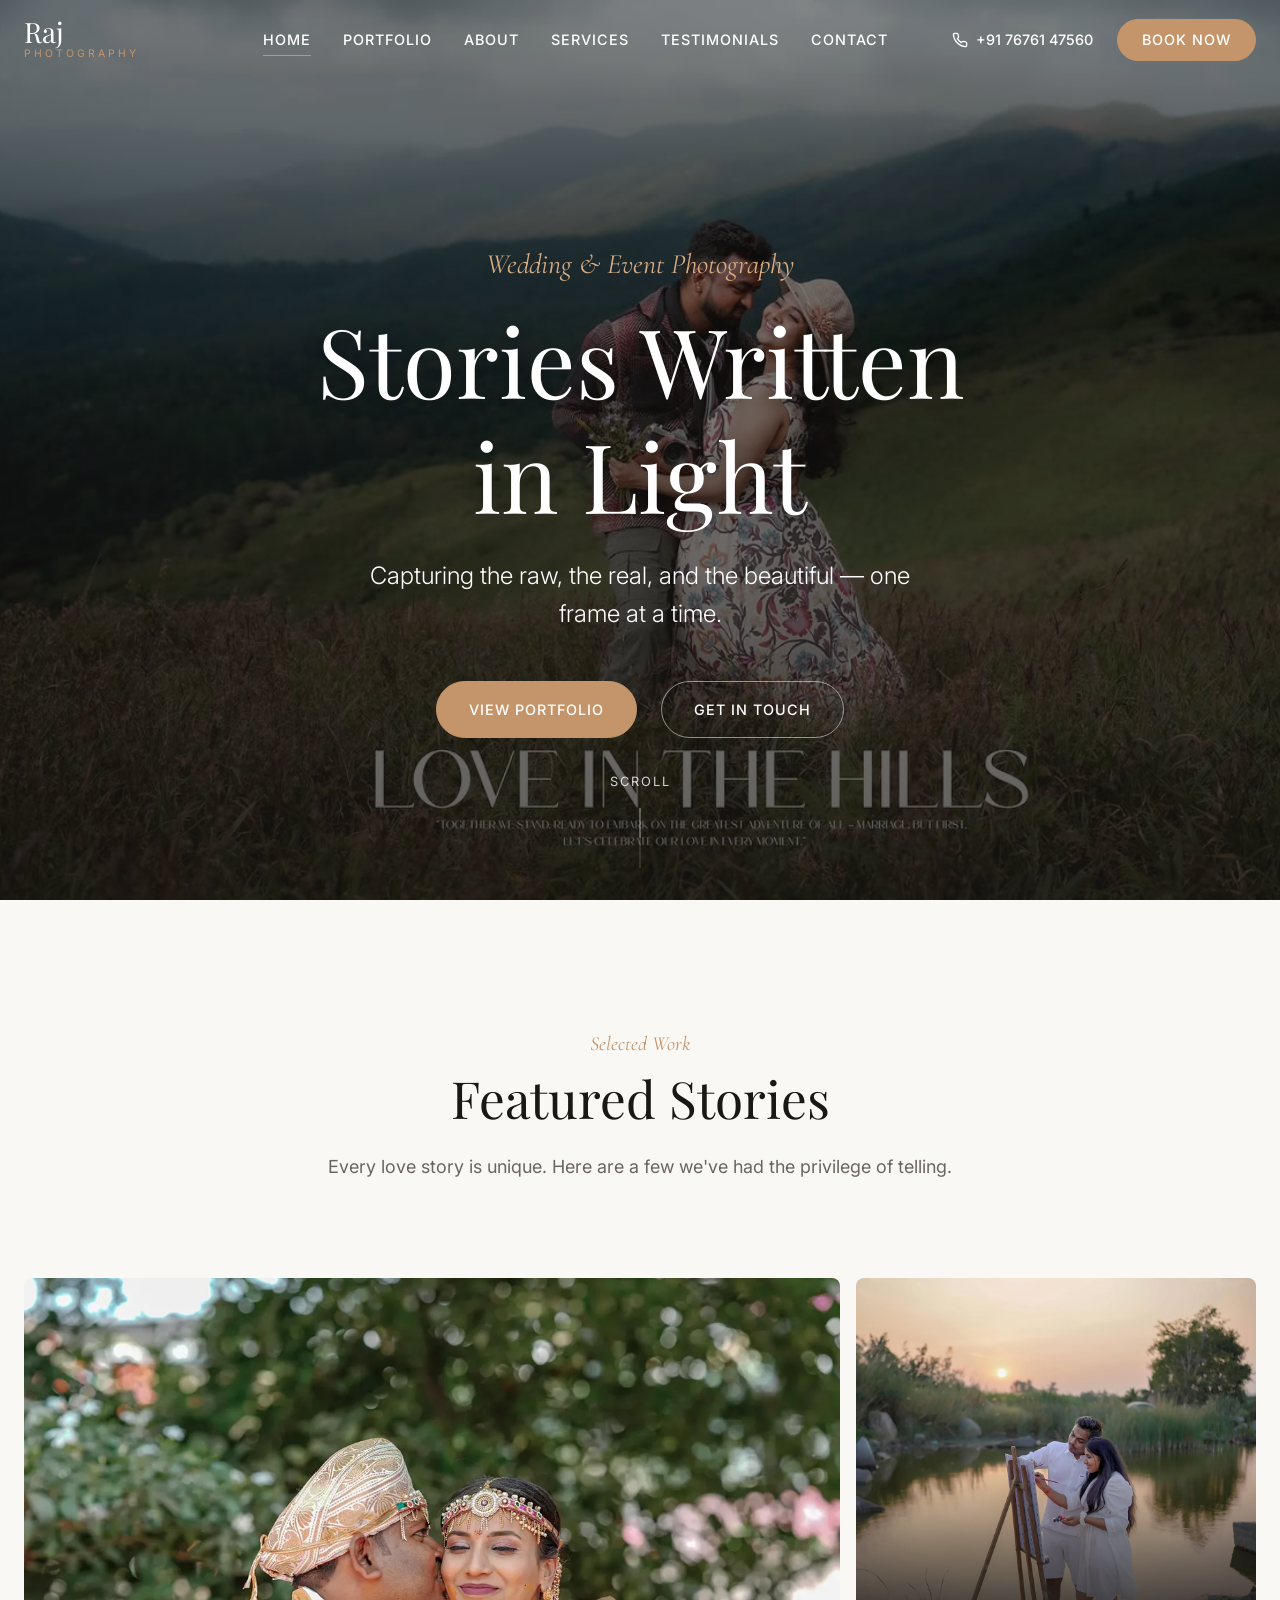
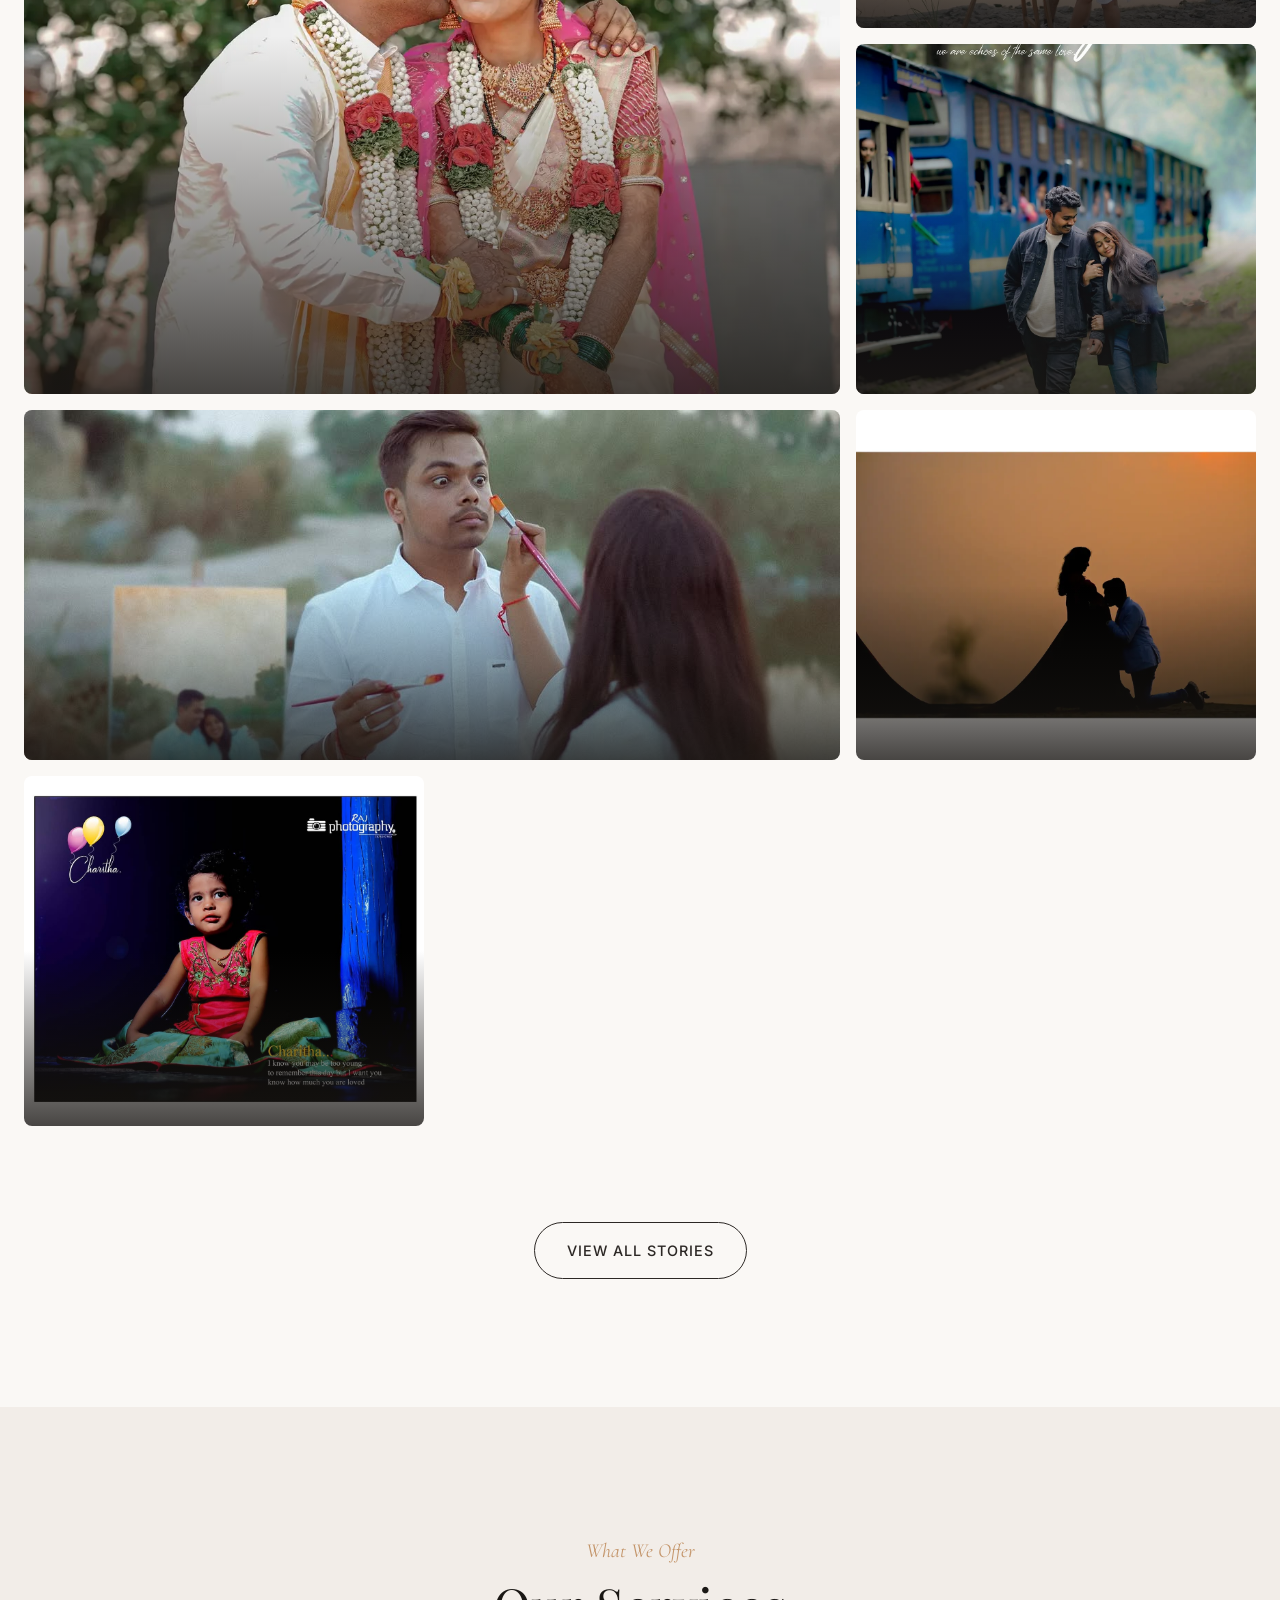
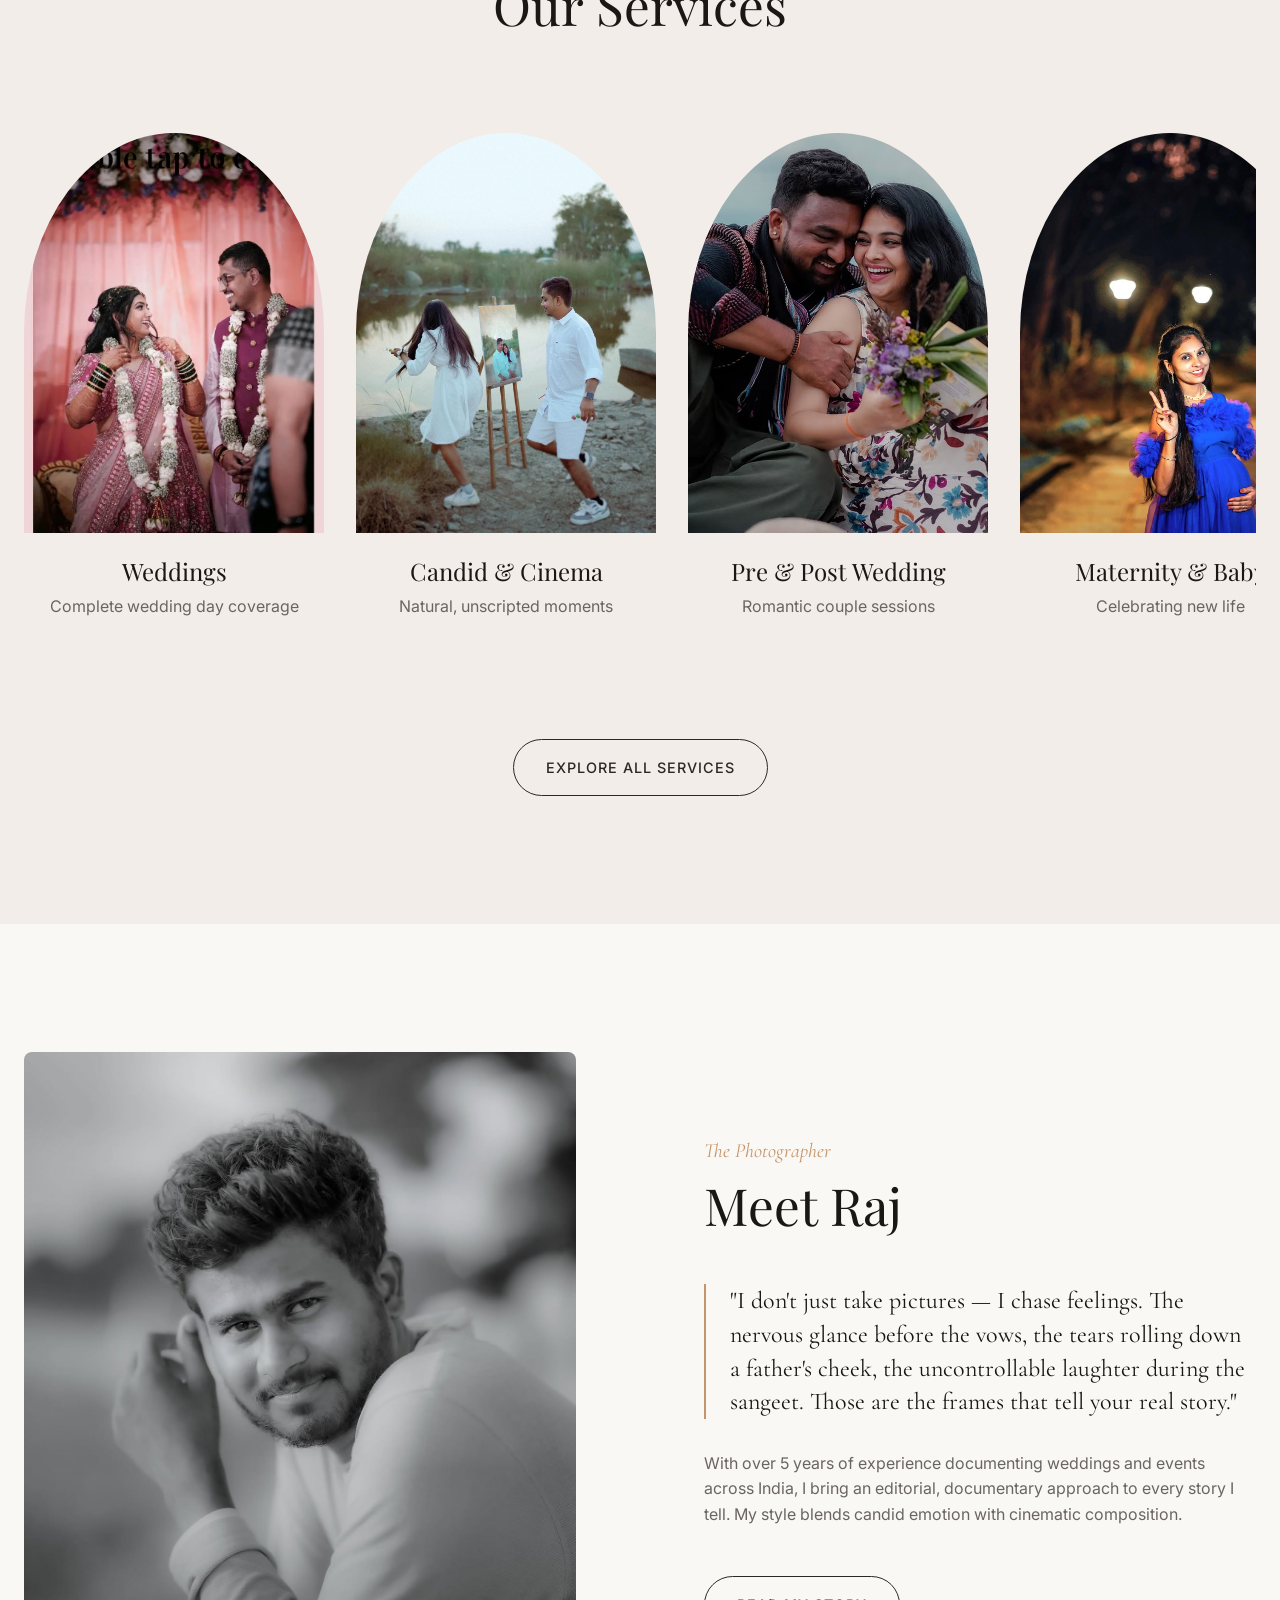
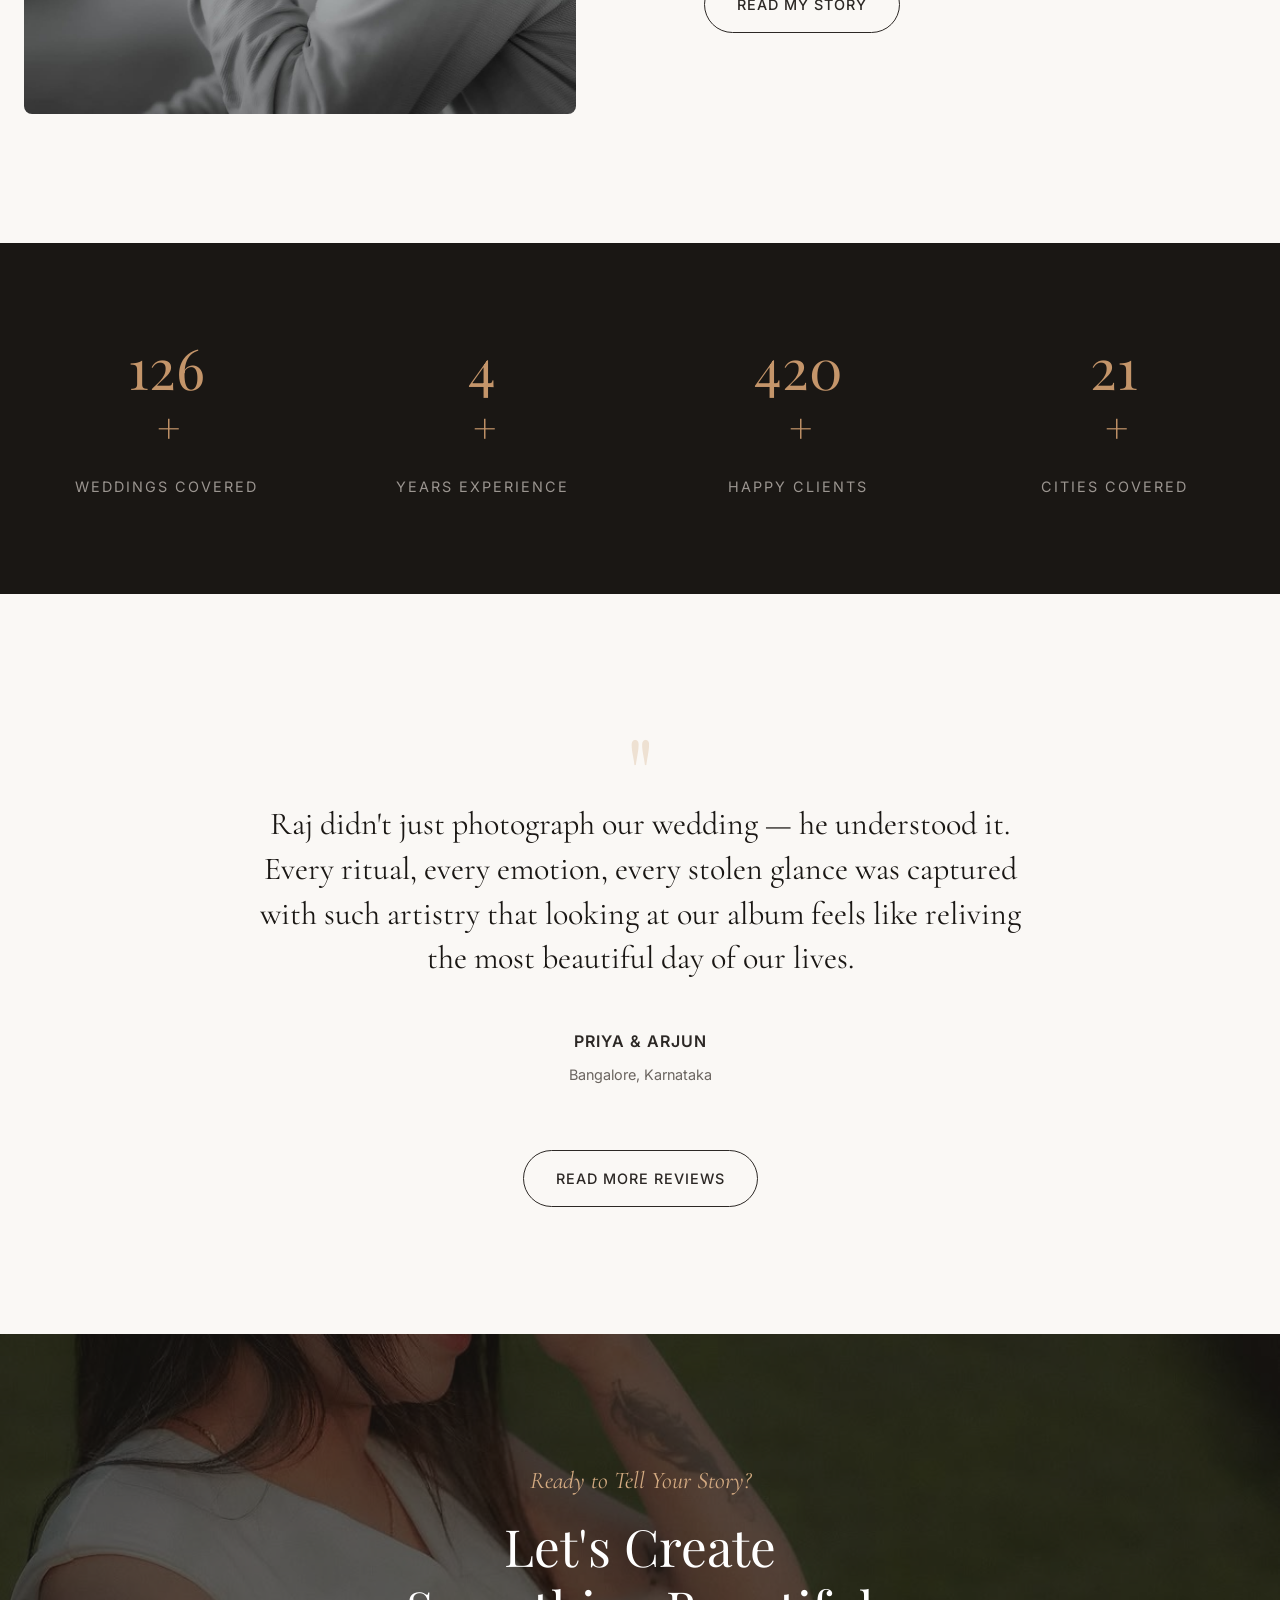
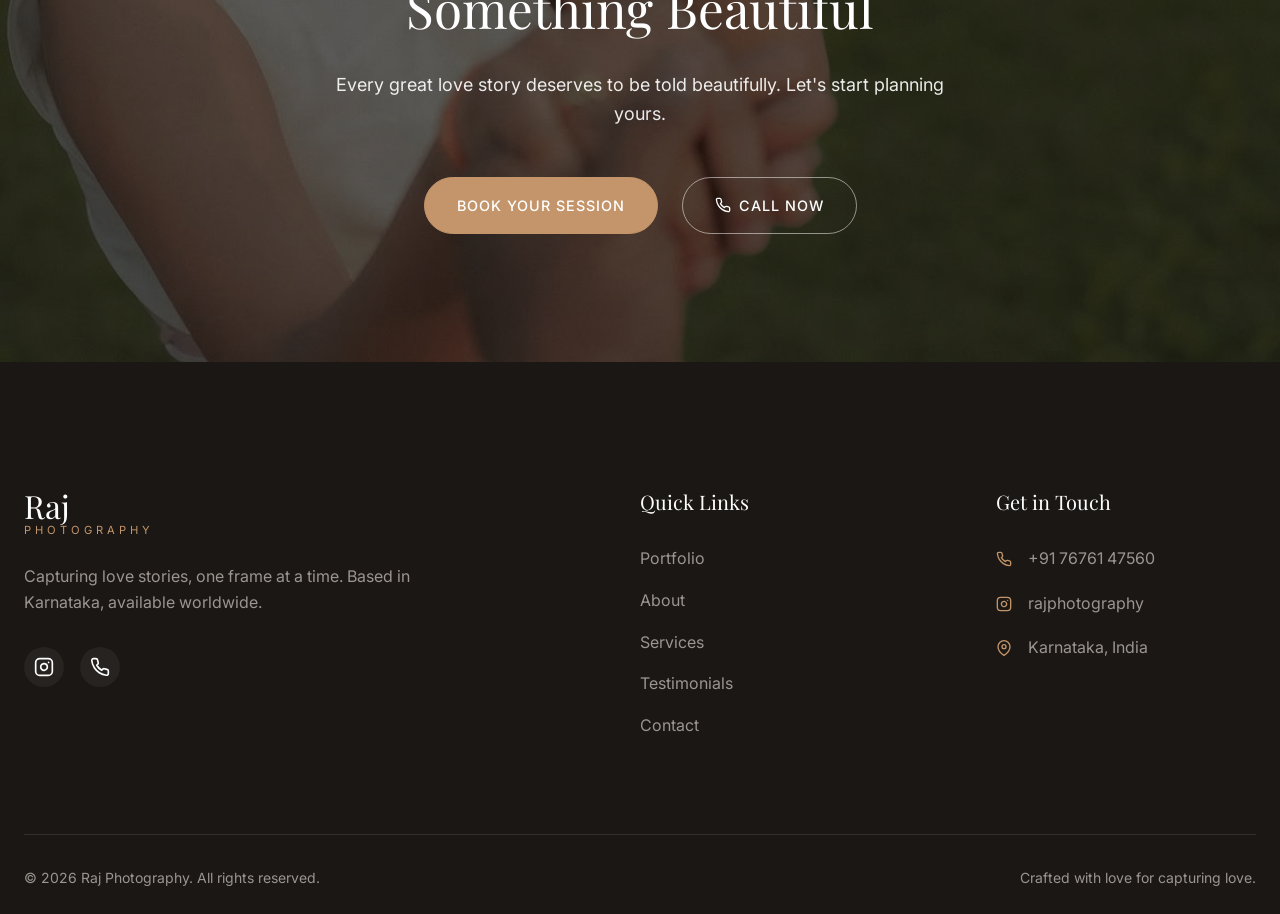
==== commit 700ae00e: "instalink updated" ====
--- a/index.html
+++ b/index.html
@@ -324,7 +324,7 @@
                     <p class="footer__tagline">Capturing love stories, one frame at a time. Based in Karnataka,
                         available worldwide.</p>
                     <div class="footer__social">
-                        <a href="https://instagram.com" target="_blank" rel="noopener noreferrer"
+                        <a href="https://www.instagram.com/raj_photography767/?hl=en" target="_blank" rel="noopener noreferrer"
                             class="footer__social-link" aria-label="Follow us on Instagram">
                             <svg width="20" height="20" viewBox="0 0 24 24" fill="none" stroke="currentColor"
                                 stroke-width="2" stroke-linecap="round" stroke-linejoin="round">
--- a/css/global.css
+++ b/css/global.css
@@ -275,9 +275,9 @@
 /* ===== PAGE HERO ===== */
 .page-hero {
     position: relative;
-    height: 55vh;
-    min-height: 420px;
-    max-height: 600px;
+    height: 70vh;
+    min-height: 480px;
+    max-height: 750px;
     display: flex;
     align-items: center;
     justify-content: center;
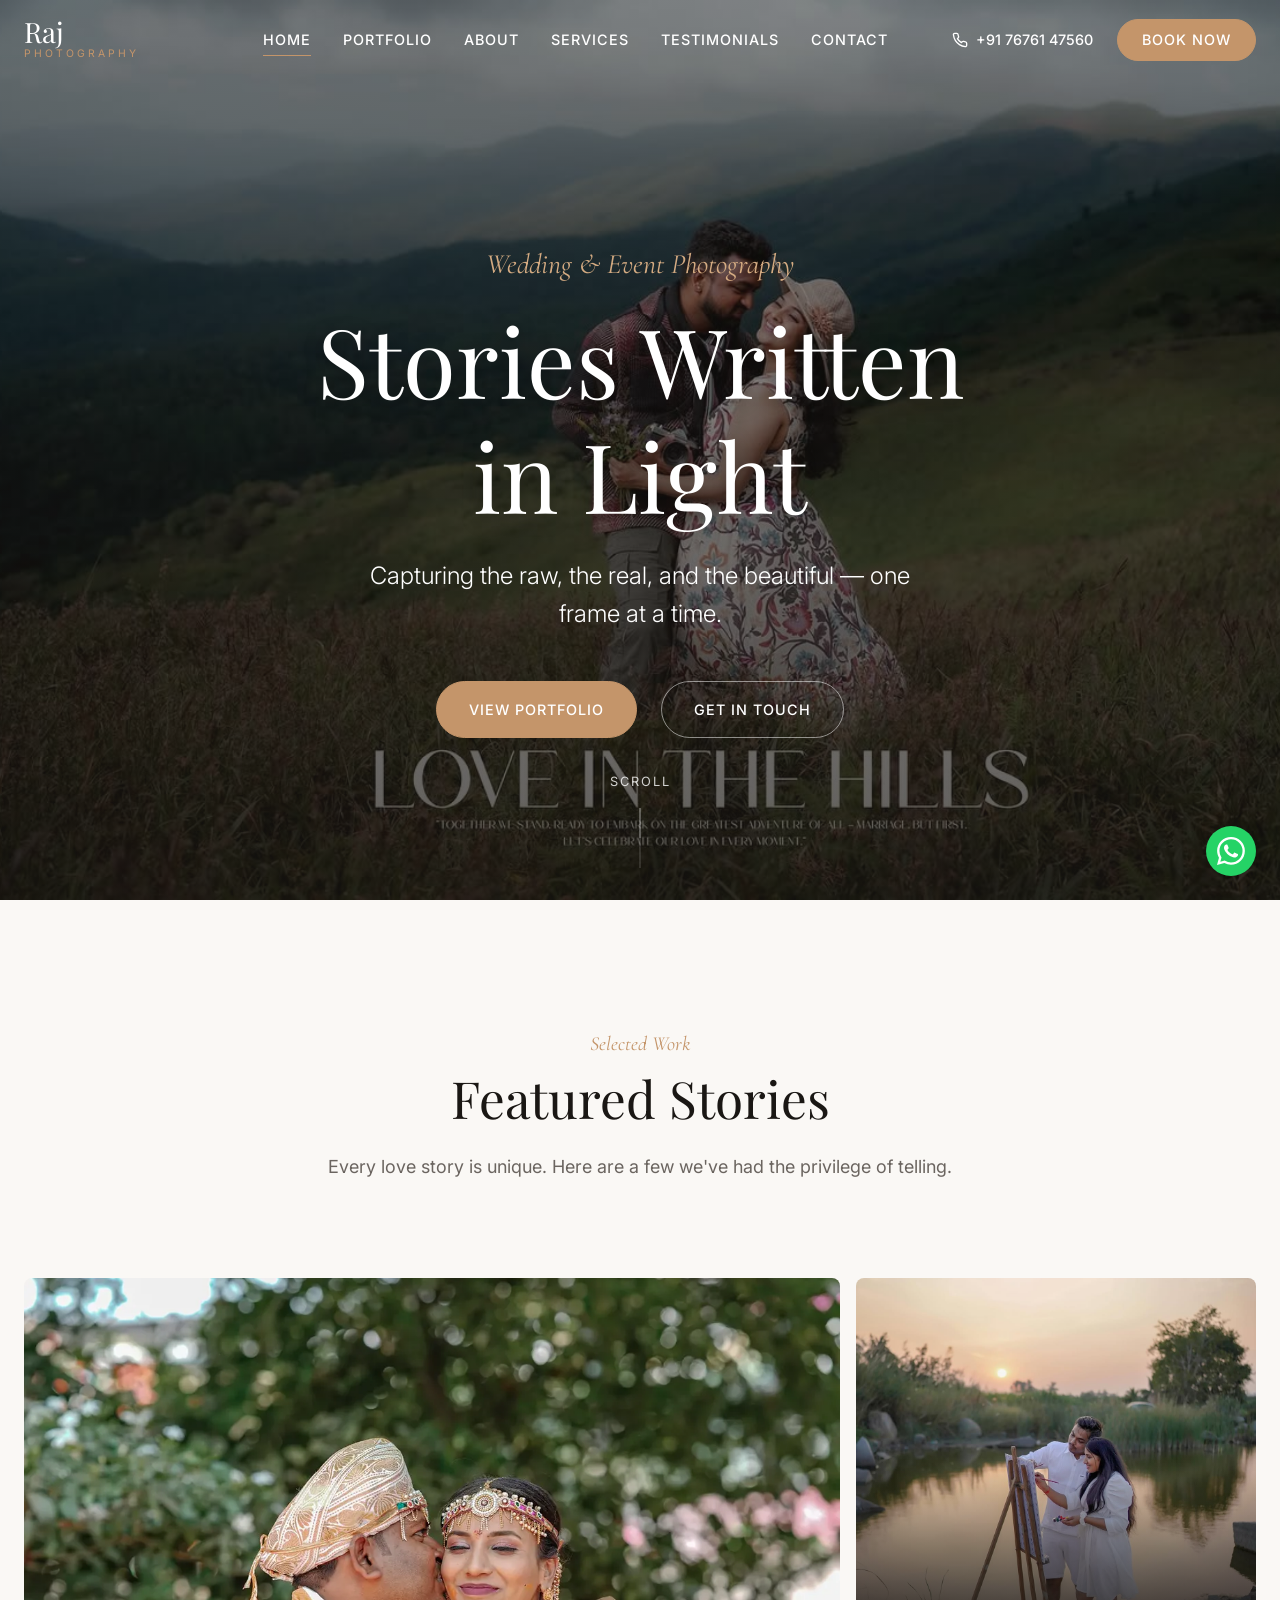
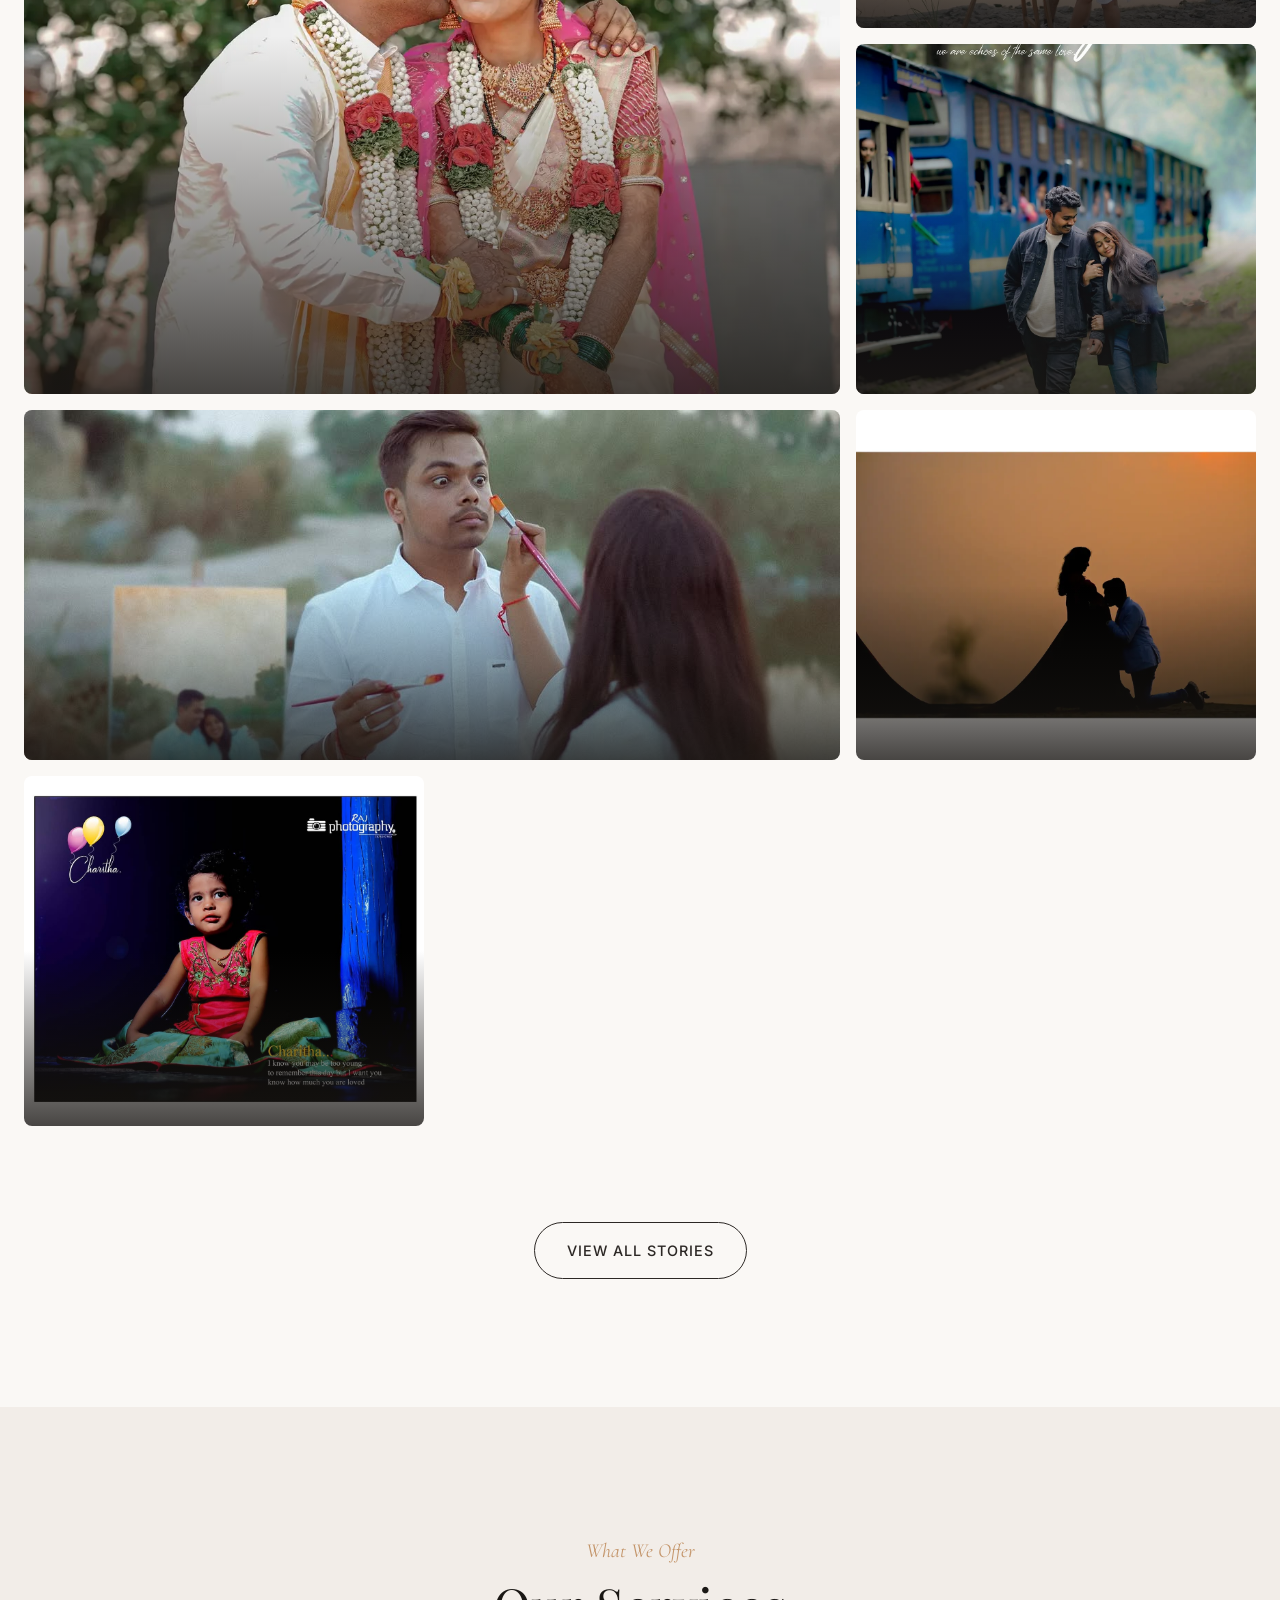
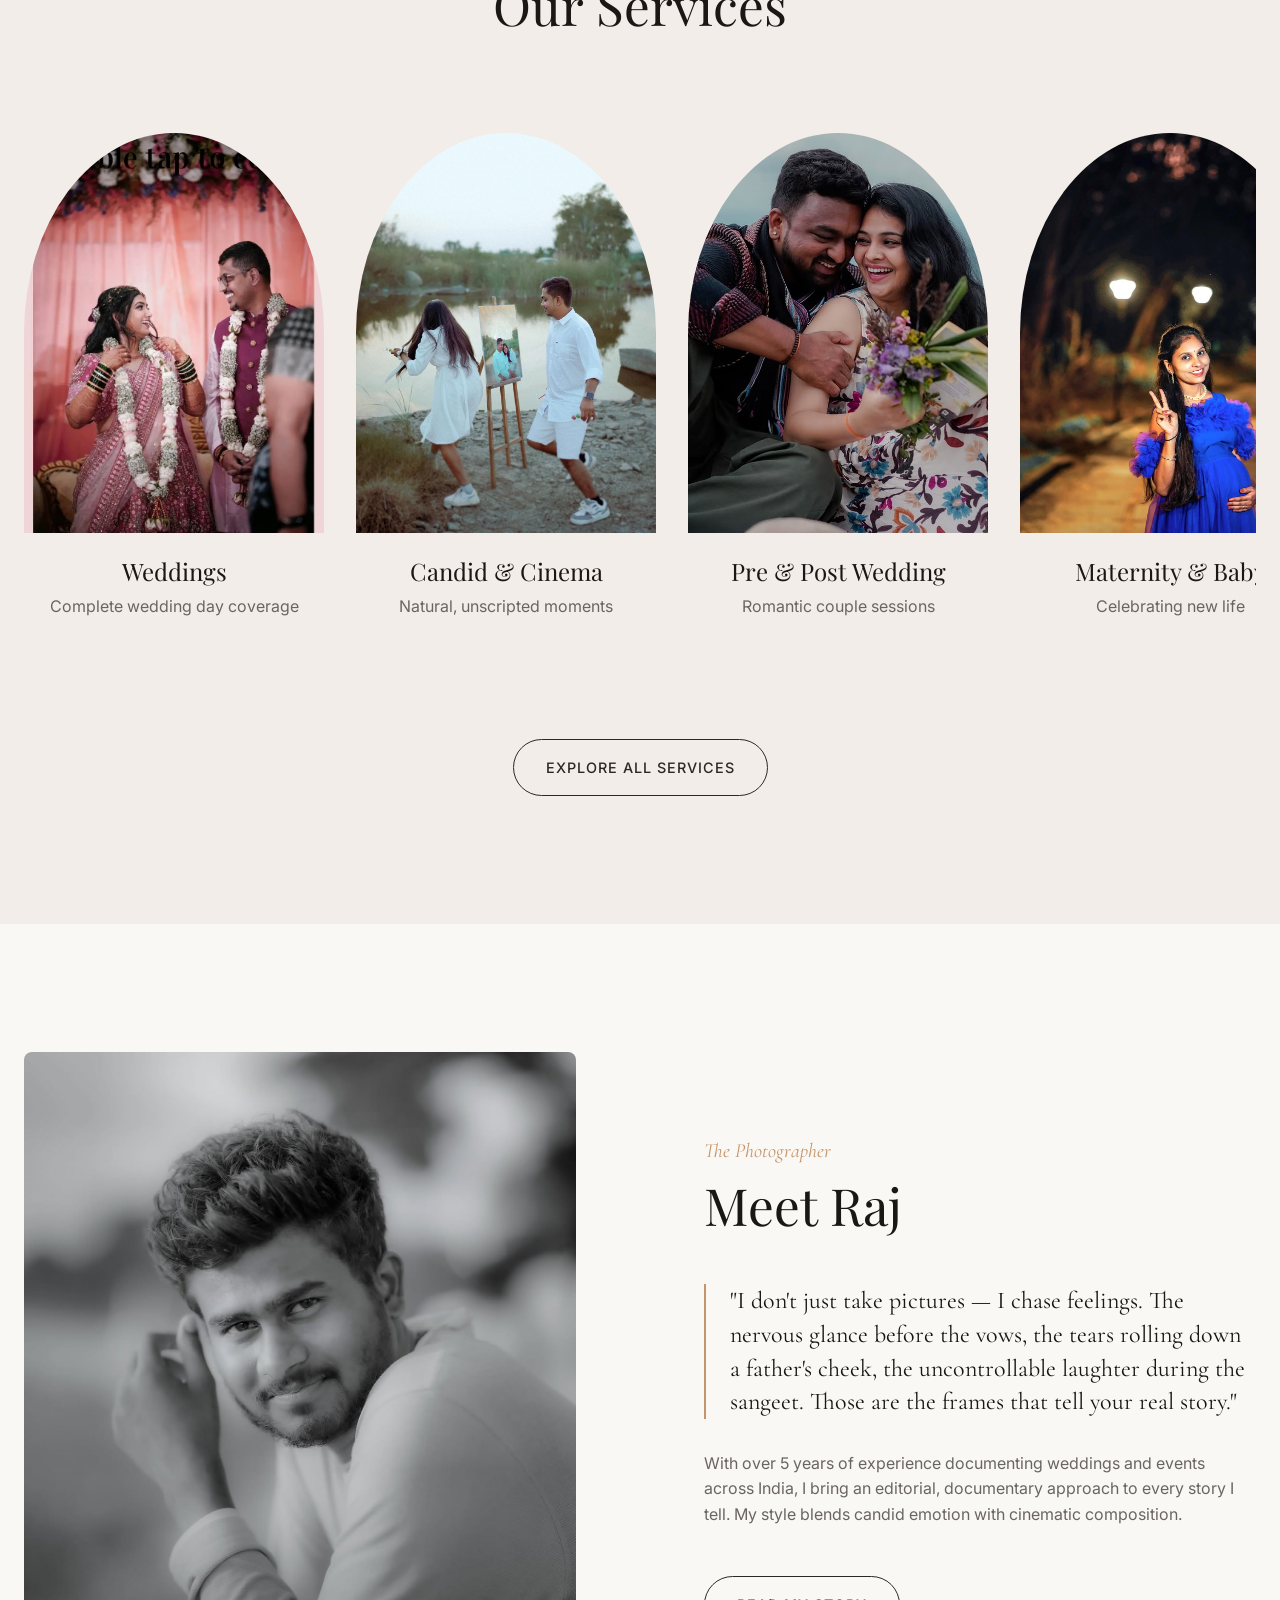
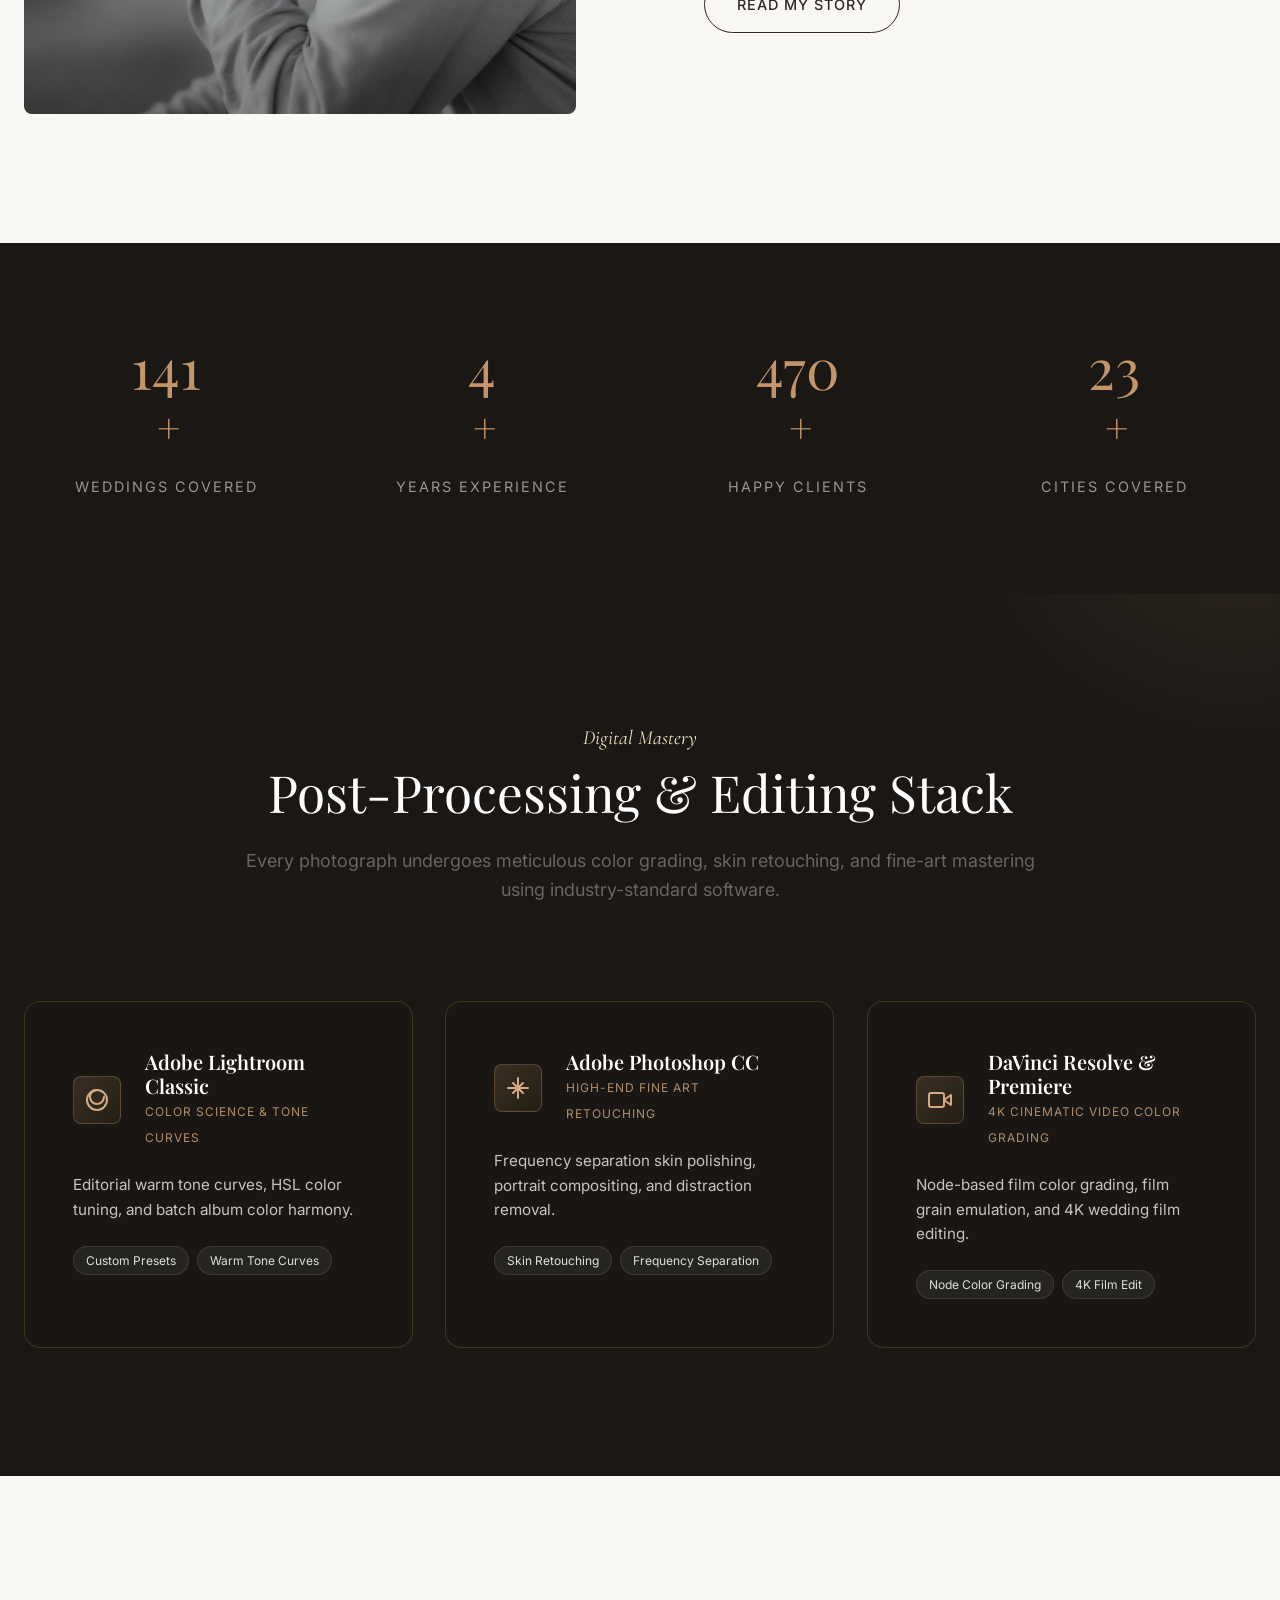
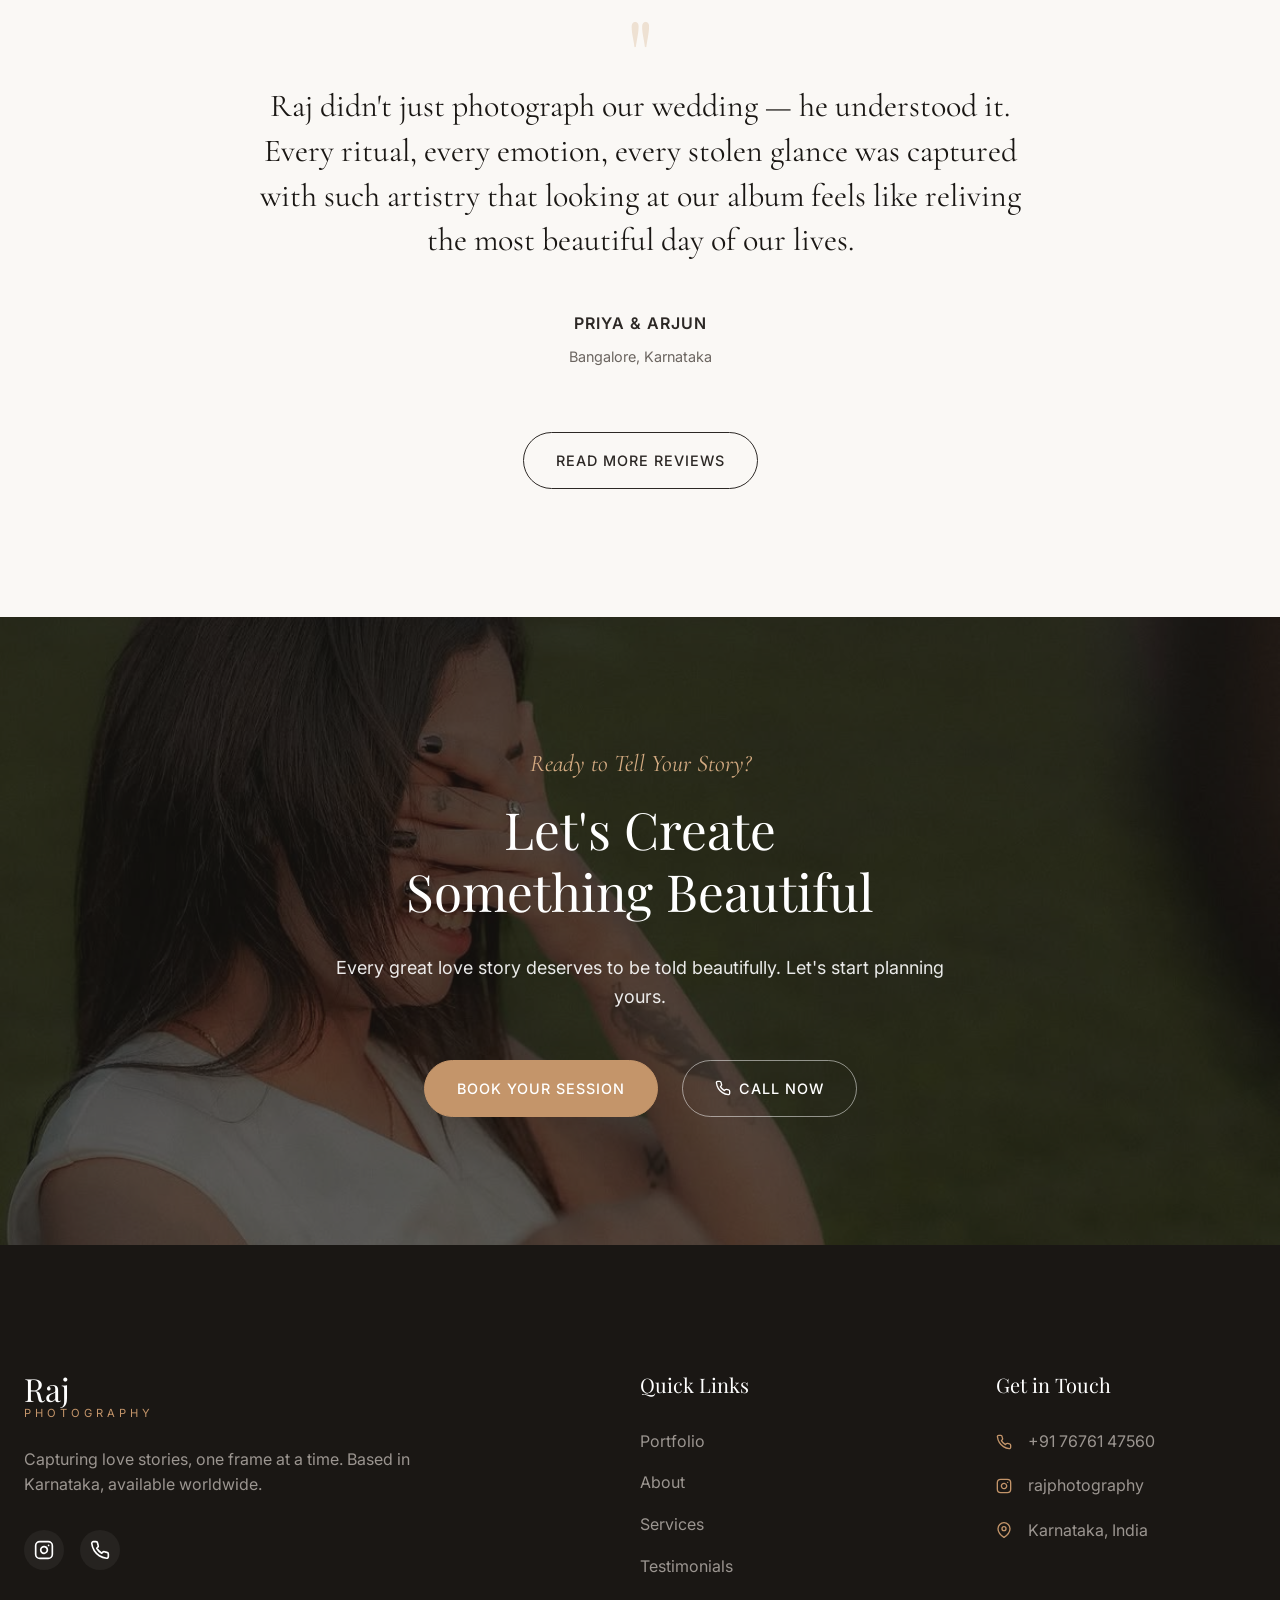
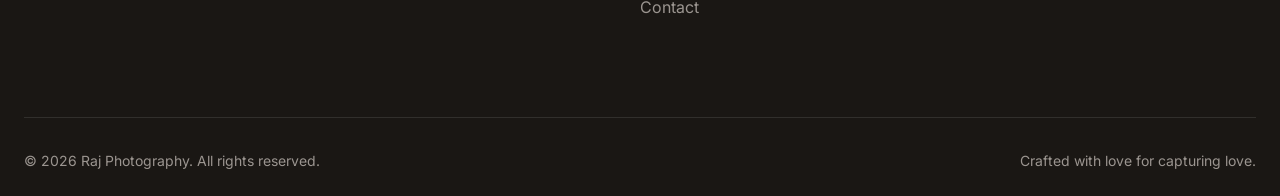
==== commit fc41296b: "photographer tech stack added" ====
--- a/index.html
+++ b/index.html
@@ -261,6 +261,69 @@
                     <div class="stats__item reveal" data-reveal="fade-up" data-delay="300">
                         <span class="stats__number" data-target="25">0</span><span class="stats__plus">+</span>
                         <span class="stats__label">Cities Covered</span>
+                    </div>
+                </div>
+            </div>
+        </section>
+
+        <!-- ========== DIGITAL TOOLKIT & SOFTWARE BANNER ========== -->
+        <section class="software-stack section-padding" id="tools-highlight">
+            <div class="container">
+                <div class="section-header reveal" data-reveal="fade-up">
+                    <p class="section-subtitle">Digital Mastery</p>
+                    <h2>Post-Processing & Editing Stack</h2>
+                    <p class="section-desc">Every photograph undergoes meticulous color grading, skin retouching, and fine-art mastering using industry-standard software.</p>
+                </div>
+                <div class="software-grid">
+                    <div class="software-card reveal" data-reveal="fade-up">
+                        <div class="software-card__header">
+                            <div class="software-card__icon">
+                                <svg width="24" height="24" viewBox="0 0 24 24" fill="none" stroke="currentColor" stroke-width="2" stroke-linecap="round" stroke-linejoin="round"><circle cx="12" cy="12" r="10"></circle><path d="M12 2a7 7 0 1 0 7 7"></path></svg>
+                            </div>
+                            <div>
+                                <h3 class="software-card__title">Adobe Lightroom Classic</h3>
+                                <span class="software-card__tag">Color Science & Tone Curves</span>
+                            </div>
+                        </div>
+                        <p class="software-card__desc">Editorial warm tone curves, HSL color tuning, and batch album color harmony.</p>
+                        <div class="software-card__features">
+                            <span class="software-badge">Custom Presets</span>
+                            <span class="software-badge">Warm Tone Curves</span>
+                        </div>
+                    </div>
+
+                    <div class="software-card reveal" data-reveal="fade-up" data-delay="100">
+                        <div class="software-card__header">
+                            <div class="software-card__icon">
+                                <svg width="24" height="24" viewBox="0 0 24 24" fill="none" stroke="currentColor" stroke-width="2" stroke-linecap="round" stroke-linejoin="round"><path d="M12 2v20M2 12h20M7 7l10 10M7 17L17 7"></path></svg>
+                            </div>
+                            <div>
+                                <h3 class="software-card__title">Adobe Photoshop CC</h3>
+                                <span class="software-card__tag">High-End Fine Art Retouching</span>
+                            </div>
+                        </div>
+                        <p class="software-card__desc">Frequency separation skin polishing, portrait compositing, and distraction removal.</p>
+                        <div class="software-card__features">
+                            <span class="software-badge">Skin Retouching</span>
+                            <span class="software-badge">Frequency Separation</span>
+                        </div>
+                    </div>
+
+                    <div class="software-card reveal" data-reveal="fade-up" data-delay="200">
+                        <div class="software-card__header">
+                            <div class="software-card__icon">
+                                <svg width="24" height="24" viewBox="0 0 24 24" fill="none" stroke="currentColor" stroke-width="2" stroke-linecap="round" stroke-linejoin="round"><polygon points="23 7 16 12 23 17 23 7"></polygon><rect x="1" y="5" width="15" height="14" rx="2" ry="2"></rect></svg>
+                            </div>
+                            <div>
+                                <h3 class="software-card__title">DaVinci Resolve & Premiere</h3>
+                                <span class="software-card__tag">4K Cinematic Video Color Grading</span>
+                            </div>
+                        </div>
+                        <p class="software-card__desc">Node-based film color grading, film grain emulation, and 4K wedding film editing.</p>
+                        <div class="software-card__features">
+                            <span class="software-badge">Node Color Grading</span>
+                            <span class="software-badge">4K Film Edit</span>
+                        </div>
                     </div>
                 </div>
             </div>
--- a/css/variables.css
+++ b/css/variables.css
@@ -43,15 +43,31 @@
     --radius-sm: 4px;
     --radius-md: 8px;
     --radius-lg: 16px;
+    --radius-xl: 24px;
     --radius-full: 9999px;
 
     /* Layout */
     --max-width: 1400px;
     --nav-height: 80px;
 
+    /* Gold & Metallic Accents */
+    --color-gold: #D4AF37;
+    --color-gold-light: #F4E8C1;
+    --color-gold-dark: #AA820A;
+    --color-gold-glow: rgba(212, 175, 55, 0.25);
+
+    /* Glassmorphism */
+    --glass-bg: rgba(255, 255, 255, 0.7);
+    --glass-bg-dark: rgba(26, 23, 20, 0.75);
+    --glass-border: rgba(255, 255, 255, 0.3);
+    --glass-border-dark: rgba(212, 175, 55, 0.2);
+    --glass-shadow: 0 8px 32px 0 rgba(31, 38, 135, 0.07);
+    --glass-backdrop: blur(12px) saturate(180%);
+
     /* Shadows (warm-toned) */
     --shadow-sm: 0 2px 8px rgba(44, 40, 37, 0.06);
     --shadow-md: 0 4px 20px rgba(44, 40, 37, 0.1);
     --shadow-lg: 0 8px 40px rgba(44, 40, 37, 0.15);
     --shadow-xl: 0 16px 64px rgba(44, 40, 37, 0.2);
+    --shadow-glow: 0 0 25px rgba(196, 149, 106, 0.35);
 }
--- a/css/global.css
+++ b/css/global.css
@@ -285,6 +285,13 @@
     color: var(--color-white);
 }
 
+@media (max-width: 768px) {
+    .page-hero {
+        height: 55vh;
+        min-height: 380px;
+    }
+}
+
 .page-hero__bg {
     position: absolute;
     inset: 0;
@@ -295,6 +302,7 @@
     width: 100%;
     height: 100%;
     object-fit: cover;
+    object-position: center 30%;
 }
 
 .page-hero__overlay {
@@ -363,3 +371,281 @@
 .reveal[data-delay="300"] { transition-delay: 300ms; }
 .reveal[data-delay="400"] { transition-delay: 400ms; }
 .reveal[data-delay="500"] { transition-delay: 500ms; }
+
+/* ===== FLOATING WHATSAPP & BACK TO TOP BUTTONS ===== */
+.floating-actions {
+    position: fixed;
+    bottom: 24px;
+    right: 24px;
+    display: flex;
+    flex-direction: column;
+    gap: 12px;
+    z-index: 1000;
+}
+
+.float-btn {
+    width: 50px;
+    height: 50px;
+    border-radius: 50%;
+    display: flex;
+    align-items: center;
+    justify-content: center;
+    color: var(--color-white);
+    box-shadow: 0 4px 20px rgba(0, 0, 0, 0.2);
+    transition: transform var(--transition-base), box-shadow var(--transition-base);
+    text-decoration: none;
+}
+
+.float-btn:hover {
+    transform: translateY(-4px) scale(1.05);
+    box-shadow: 0 8px 25px rgba(0, 0, 0, 0.3);
+}
+
+.float-whatsapp {
+    background: #25D366;
+    animation: floatPulse 2.5s infinite ease-in-out;
+}
+
+@keyframes floatPulse {
+    0%, 100% { box-shadow: 0 0 0 0 rgba(37, 211, 102, 0.5); }
+    50% { box-shadow: 0 0 0 14px rgba(37, 211, 102, 0); }
+}
+
+/* ===== SOFTWARE & TECH STACK SECTION ===== */
+.software-stack {
+    background-color: var(--color-dark);
+    color: var(--color-white);
+    position: relative;
+    overflow: hidden;
+}
+
+.software-stack::before {
+    content: '';
+    position: absolute;
+    top: -50%;
+    right: -20%;
+    width: 600px;
+    height: 600px;
+    background: radial-gradient(circle, rgba(196, 149, 106, 0.15) 0%, rgba(26, 23, 20, 0) 70%);
+    pointer-events: none;
+}
+
+.software-stack .section-subtitle {
+    color: var(--color-gold-light);
+}
+
+.software-stack h2 {
+    color: var(--color-white);
+}
+
+.software-grid {
+    display: grid;
+    grid-template-columns: repeat(auto-fit, minmax(300px, 1fr));
+    gap: var(--space-lg);
+    margin-top: var(--space-2xl);
+}
+
+.software-card {
+    background: var(--glass-bg-dark);
+    border: 1px solid var(--glass-border-dark);
+    backdrop-filter: var(--glass-backdrop);
+    -webkit-backdrop-filter: var(--glass-backdrop);
+    padding: var(--space-xl);
+    border-radius: var(--radius-lg);
+    transition: transform var(--transition-smooth), border-color var(--transition-base), box-shadow var(--transition-base);
+    position: relative;
+    overflow: hidden;
+}
+
+.software-card:hover {
+    transform: translateY(-8px);
+    border-color: var(--color-accent);
+    box-shadow: 0 12px 30px rgba(0, 0, 0, 0.4), var(--shadow-glow);
+}
+
+.software-card__header {
+    display: flex;
+    align-items: center;
+    gap: var(--space-md);
+    margin-bottom: var(--space-md);
+}
+
+.software-card__icon {
+    width: 48px;
+    height: 48px;
+    border-radius: var(--radius-md);
+    background: linear-gradient(135deg, rgba(196, 149, 106, 0.2), rgba(212, 175, 55, 0.05));
+    border: 1px solid rgba(196, 149, 106, 0.3);
+    display: flex;
+    align-items: center;
+    justify-content: center;
+    color: var(--color-accent-light);
+    flex-shrink: 0;
+}
+
+.software-card__title {
+    font-size: 1.25rem;
+    font-weight: 600;
+    color: var(--color-white);
+}
+
+.software-card__tag {
+    font-size: 0.75rem;
+    letter-spacing: 1px;
+    text-transform: uppercase;
+    color: var(--color-accent-light);
+    opacity: 0.8;
+}
+
+.software-card__desc {
+    color: rgba(255, 255, 255, 0.75);
+    font-size: 0.95rem;
+    line-height: 1.6;
+    margin-bottom: var(--space-md);
+}
+
+.software-card__features {
+    display: flex;
+    flex-wrap: wrap;
+    gap: var(--space-xs);
+}
+
+.software-badge {
+    font-size: 0.75rem;
+    padding: 4px 12px;
+    border-radius: var(--radius-full);
+    background: rgba(255, 255, 255, 0.06);
+    border: 1px solid rgba(255, 255, 255, 0.1);
+    color: rgba(255, 255, 255, 0.85);
+}
+
+/* WORKFLOW STEPS */
+.workflow-pipeline {
+    margin-top: var(--space-3xl);
+    padding-top: var(--space-2xl);
+    border-top: 1px solid rgba(255, 255, 255, 0.1);
+}
+
+.workflow-grid {
+    display: grid;
+    grid-template-columns: repeat(auto-fit, minmax(200px, 1fr));
+    gap: var(--space-md);
+    margin-top: var(--space-lg);
+}
+
+.workflow-step {
+    background: rgba(255, 255, 255, 0.03);
+    border: 1px solid rgba(255, 255, 255, 0.06);
+    padding: var(--space-md);
+    border-radius: var(--radius-md);
+    text-align: center;
+}
+
+.workflow-num {
+    font-family: var(--font-heading);
+    font-size: 1.75rem;
+    color: var(--color-accent);
+    margin-bottom: var(--space-2xs);
+}
+
+.workflow-title {
+    font-size: 0.95rem;
+    font-weight: 500;
+    color: var(--color-white);
+}
+
+/* ===== BEFORE / AFTER COMPARISON SLIDER ===== */
+.before-after-section {
+    background-color: var(--color-bg-alt);
+}
+
+.ba-slider {
+    position: relative;
+    max-width: 1000px;
+    height: 550px;
+    margin: 0 auto;
+    border-radius: var(--radius-lg);
+    overflow: hidden;
+    box-shadow: var(--shadow-xl);
+    user-select: none;
+    touch-action: none;
+}
+
+@media (max-width: 768px) {
+    .ba-slider {
+        height: 380px;
+    }
+}
+
+.ba-image {
+    position: absolute;
+    top: 0;
+    left: 0;
+    width: 100%;
+    height: 100%;
+}
+
+.ba-image img {
+    width: 100%;
+    height: 100%;
+    object-fit: cover;
+    pointer-events: none;
+}
+
+.ba-before {
+    z-index: 2;
+    width: 50%;
+    overflow: hidden;
+    border-right: 2px solid var(--color-white);
+}
+
+.ba-before img {
+    /* Keep image full width inside clipped container */
+    max-width: none;
+}
+
+.ba-label {
+    position: absolute;
+    top: 20px;
+    padding: 6px 16px;
+    background: rgba(26, 23, 20, 0.7);
+    backdrop-filter: blur(8px);
+    color: var(--color-white);
+    font-size: 0.8rem;
+    font-weight: 600;
+    letter-spacing: 1px;
+    text-transform: uppercase;
+    border-radius: var(--radius-full);
+    z-index: 3;
+}
+
+.ba-label--before { left: 20px; }
+.ba-label--after { right: 20px; }
+
+.ba-handle {
+    position: absolute;
+    top: 0;
+    bottom: 0;
+    left: 50%;
+    width: 4px;
+    background: var(--color-white);
+    z-index: 4;
+    cursor: ew-resize;
+    transform: translateX(-50%);
+}
+
+.ba-handle-circle {
+    position: absolute;
+    top: 50%;
+    left: 50%;
+    width: 44px;
+    height: 44px;
+    background: var(--color-white);
+    color: var(--color-dark);
+    border-radius: 50%;
+    transform: translate(-50%, -50%);
+    display: flex;
+    align-items: center;
+    justify-content: center;
+    box-shadow: 0 4px 15px rgba(0, 0, 0, 0.3);
+}
--- a/css/home.css
+++ b/css/home.css
@@ -37,6 +37,7 @@
     width: 100%;
     height: 100%;
     object-fit: cover;
+    object-position: center 20%;
 }
 
 .hero__slide.active .hero__image {
@@ -92,6 +93,24 @@
     gap: var(--space-md);
 }
 
+@media (max-width: 576px) {
+    .hero {
+        min-height: 520px;
+    }
+
+    .hero__cta {
+        flex-direction: column;
+        align-items: center;
+        width: 100%;
+        max-width: 280px;
+        margin: 0 auto;
+    }
+
+    .hero__cta .btn {
+        width: 100%;
+    }
+}
+
 .hero__cta .btn-outline {
     color: var(--color-white);
     border-color: rgba(255, 255, 255, 0.5);
@@ -140,6 +159,12 @@
 @keyframes scrollDown {
     0% { transform: translateY(-100%); }
     100% { transform: translateY(200%); }
+}
+
+@media (max-height: 750px) {
+    .hero__scroll-indicator {
+        display: none;
+    }
 }
 
 /* ===== FEATURED WORK ===== */
@@ -495,6 +520,7 @@
     width: 100%;
     height: 100%;
     object-fit: cover;
+    object-position: center 17%;
     z-index: -2;
 }
 
@@ -555,3 +581,138 @@
     background-color: var(--color-white);
     color: var(--color-dark);
 }
+
+/* ===== INTERACTIVE DATE CHECKER & CLIENT CONSULTATION WIDGET ===== */
+.quick-inquiry-section {
+    background-color: var(--color-dark);
+    color: var(--color-white);
+    position: relative;
+    overflow: hidden;
+}
+
+.quick-inquiry-box {
+    background: var(--glass-bg-dark);
+    border: 1px solid var(--glass-border-dark);
+    backdrop-filter: var(--glass-backdrop);
+    -webkit-backdrop-filter: var(--glass-backdrop);
+    border-radius: var(--radius-xl);
+    padding: var(--space-2xl);
+    max-width: 950px;
+    margin: 0 auto;
+    box-shadow: 0 20px 50px rgba(0, 0, 0, 0.5);
+}
+
+.quick-inquiry-form {
+    display: grid;
+    grid-template-columns: repeat(auto-fit, minmax(200px, 1fr));
+    gap: var(--space-md);
+    align-items: end;
+}
+
+.quick-inquiry-field {
+    display: flex;
+    flex-direction: column;
+    gap: 8px;
+}
+
+.quick-inquiry-field label {
+    font-size: 0.8rem;
+    letter-spacing: 1px;
+    text-transform: uppercase;
+    color: var(--color-gold-light);
+    font-weight: 600;
+}
+
+.quick-inquiry-field input,
+.quick-inquiry-field select {
+    background: rgba(255, 255, 255, 0.08);
+    border: 1px solid rgba(255, 255, 255, 0.18);
+    color: var(--color-white);
+    padding: 12px 14px;
+    border-radius: var(--radius-md);
+    font-size: 0.95rem;
+    outline: none;
+    transition: border-color var(--transition-fast);
+}
+
+.quick-inquiry-field select option {
+    background: var(--color-dark);
+    color: var(--color-white);
+}
+
+.quick-inquiry-field input:focus,
+.quick-inquiry-field select:focus {
+    border-color: var(--color-accent);
+}
+
+.quick-inquiry-submit {
+    width: 100%;
+    height: 48px;
+    font-size: 0.85rem;
+}
+
+/* ===== CLIENT FAQ ACCORDION ===== */
+.faq-section {
+    background-color: var(--color-bg);
+}
+
+.faq-list {
+    max-width: 850px;
+    margin: 0 auto;
+    display: flex;
+    flex-direction: column;
+    gap: var(--space-md);
+}
+
+.faq-item {
+    background: var(--color-white);
+    border: 1px solid var(--color-border);
+    border-radius: var(--radius-lg);
+    overflow: hidden;
+    transition: box-shadow var(--transition-fast), border-color var(--transition-fast);
+}
+
+.faq-item.active {
+    border-color: var(--color-accent);
+    box-shadow: var(--shadow-md);
+}
+
+.faq-question {
+    width: 100%;
+    padding: var(--space-lg);
+    display: flex;
+    align-items: center;
+    justify-content: space-between;
+    font-family: var(--font-heading);
+    font-size: 1.2rem;
+    color: var(--color-dark);
+    text-align: left;
+    cursor: pointer;
+    background: transparent;
+    border: none;
+}
+
+.faq-question svg {
+    transition: transform var(--transition-base);
+    color: var(--color-accent);
+    flex-shrink: 0;
+}
+
+.faq-item.active .faq-question svg {
+    transform: rotate(180deg);
+}
+
+.faq-answer {
+    max-height: 0;
+    overflow: hidden;
+    transition: max-height var(--transition-smooth), padding var(--transition-smooth);
+    padding: 0 var(--space-lg);
+    color: var(--color-text-light);
+    font-size: 1rem;
+    line-height: 1.7;
+}
+
+.faq-item.active .faq-answer {
+    max-height: 300px;
+    padding: 0 var(--space-lg) var(--space-lg);
+}
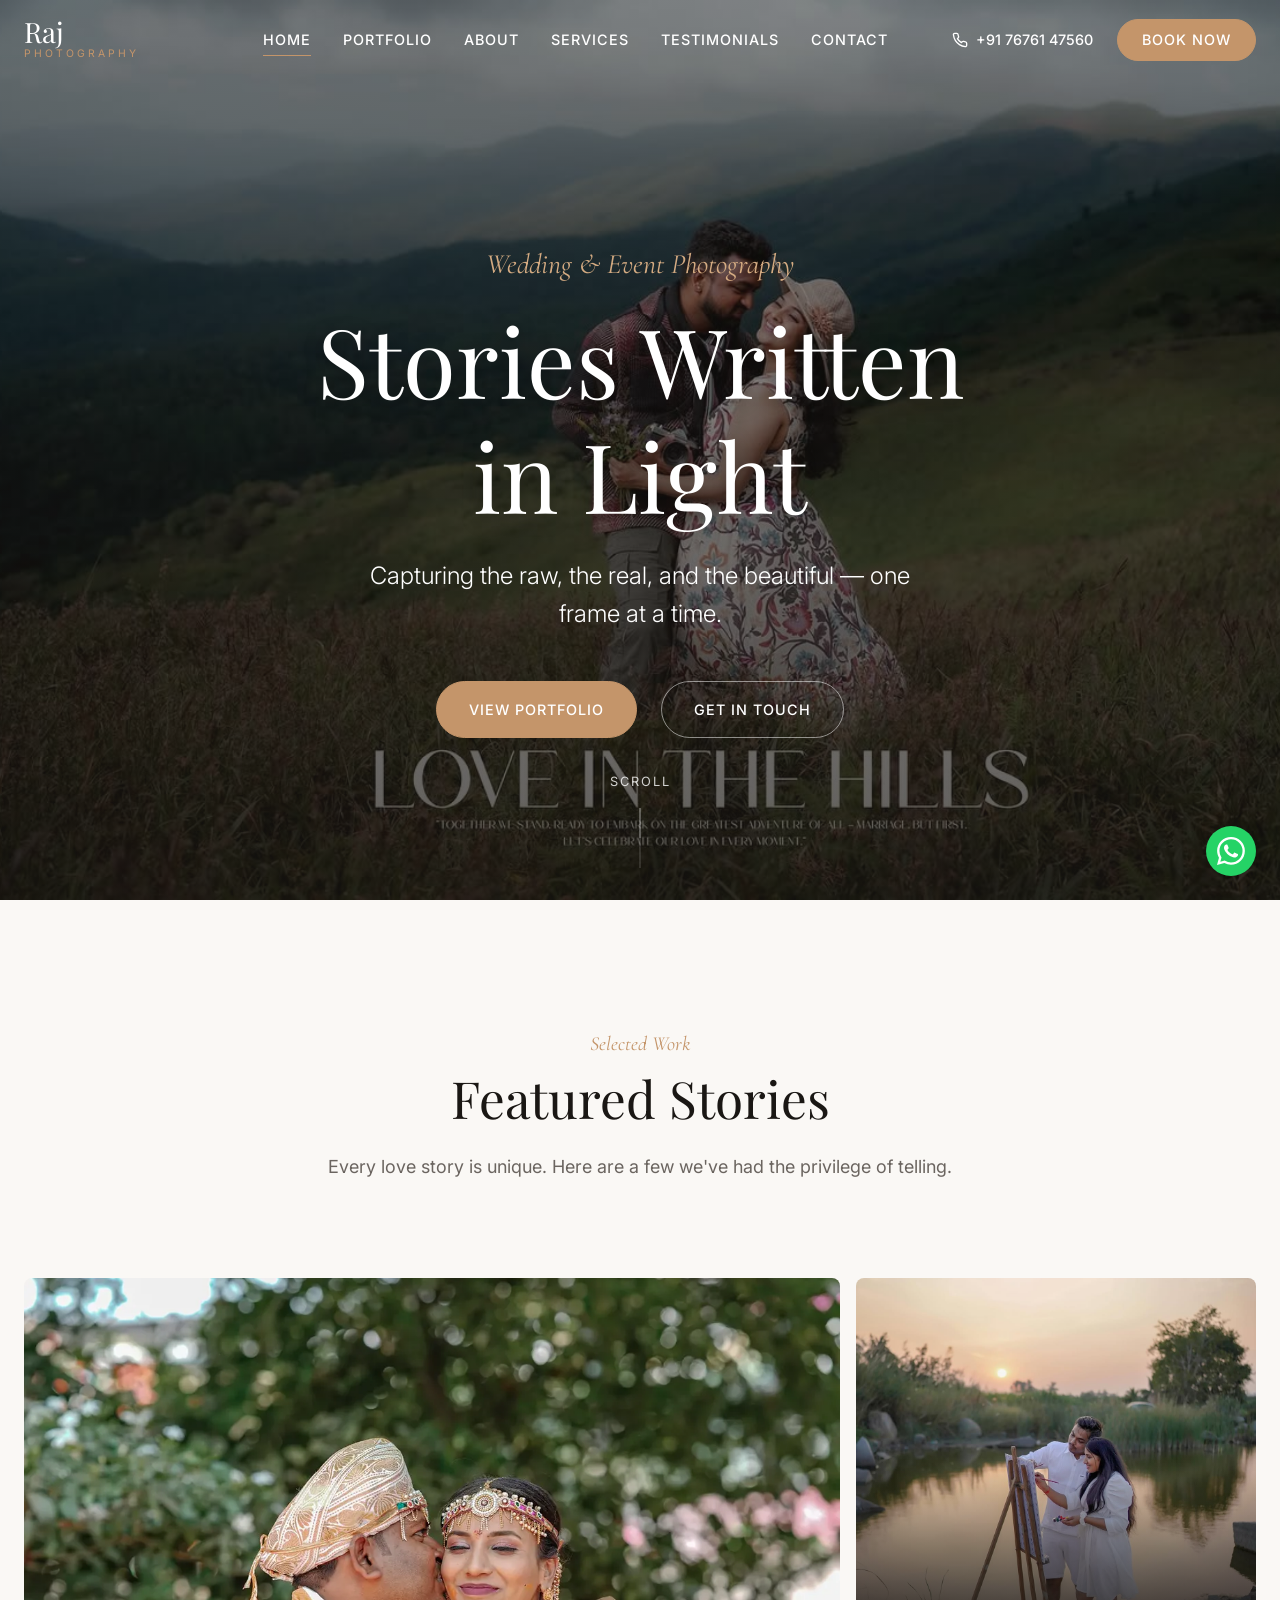
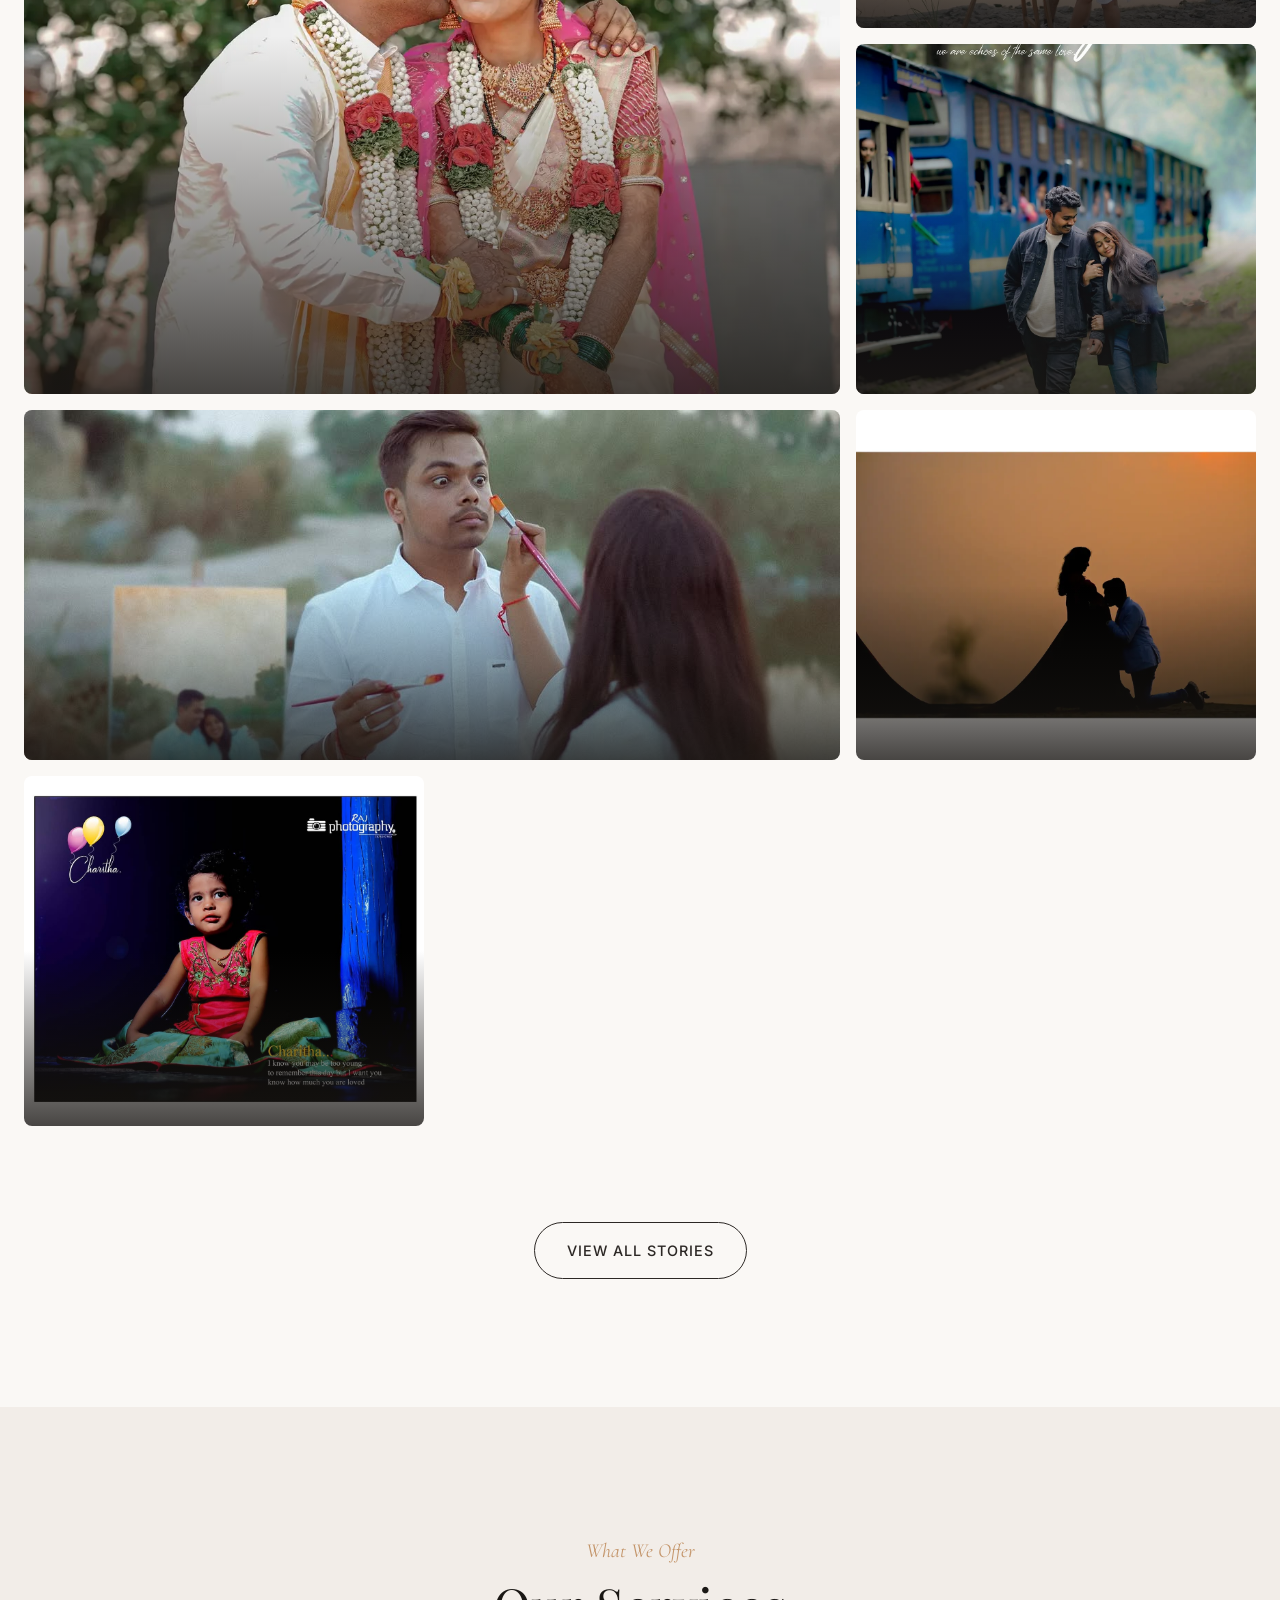
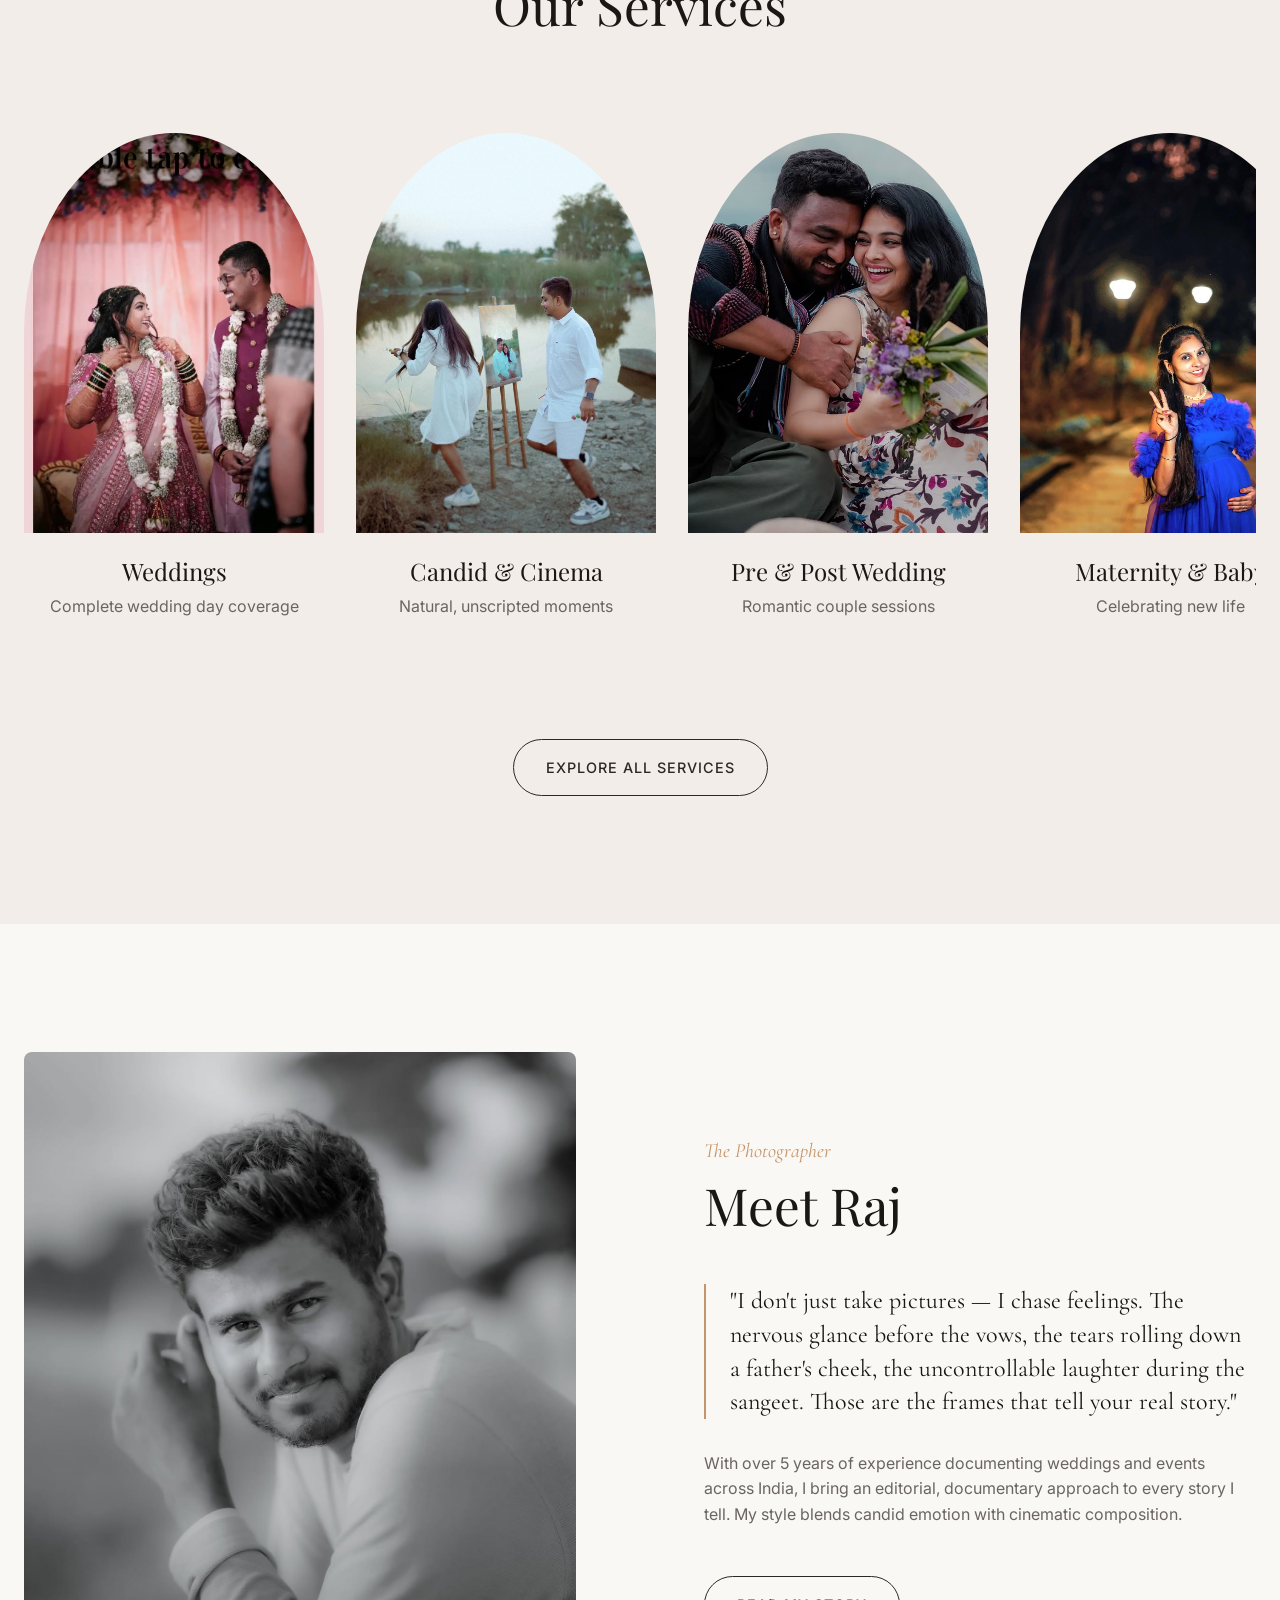
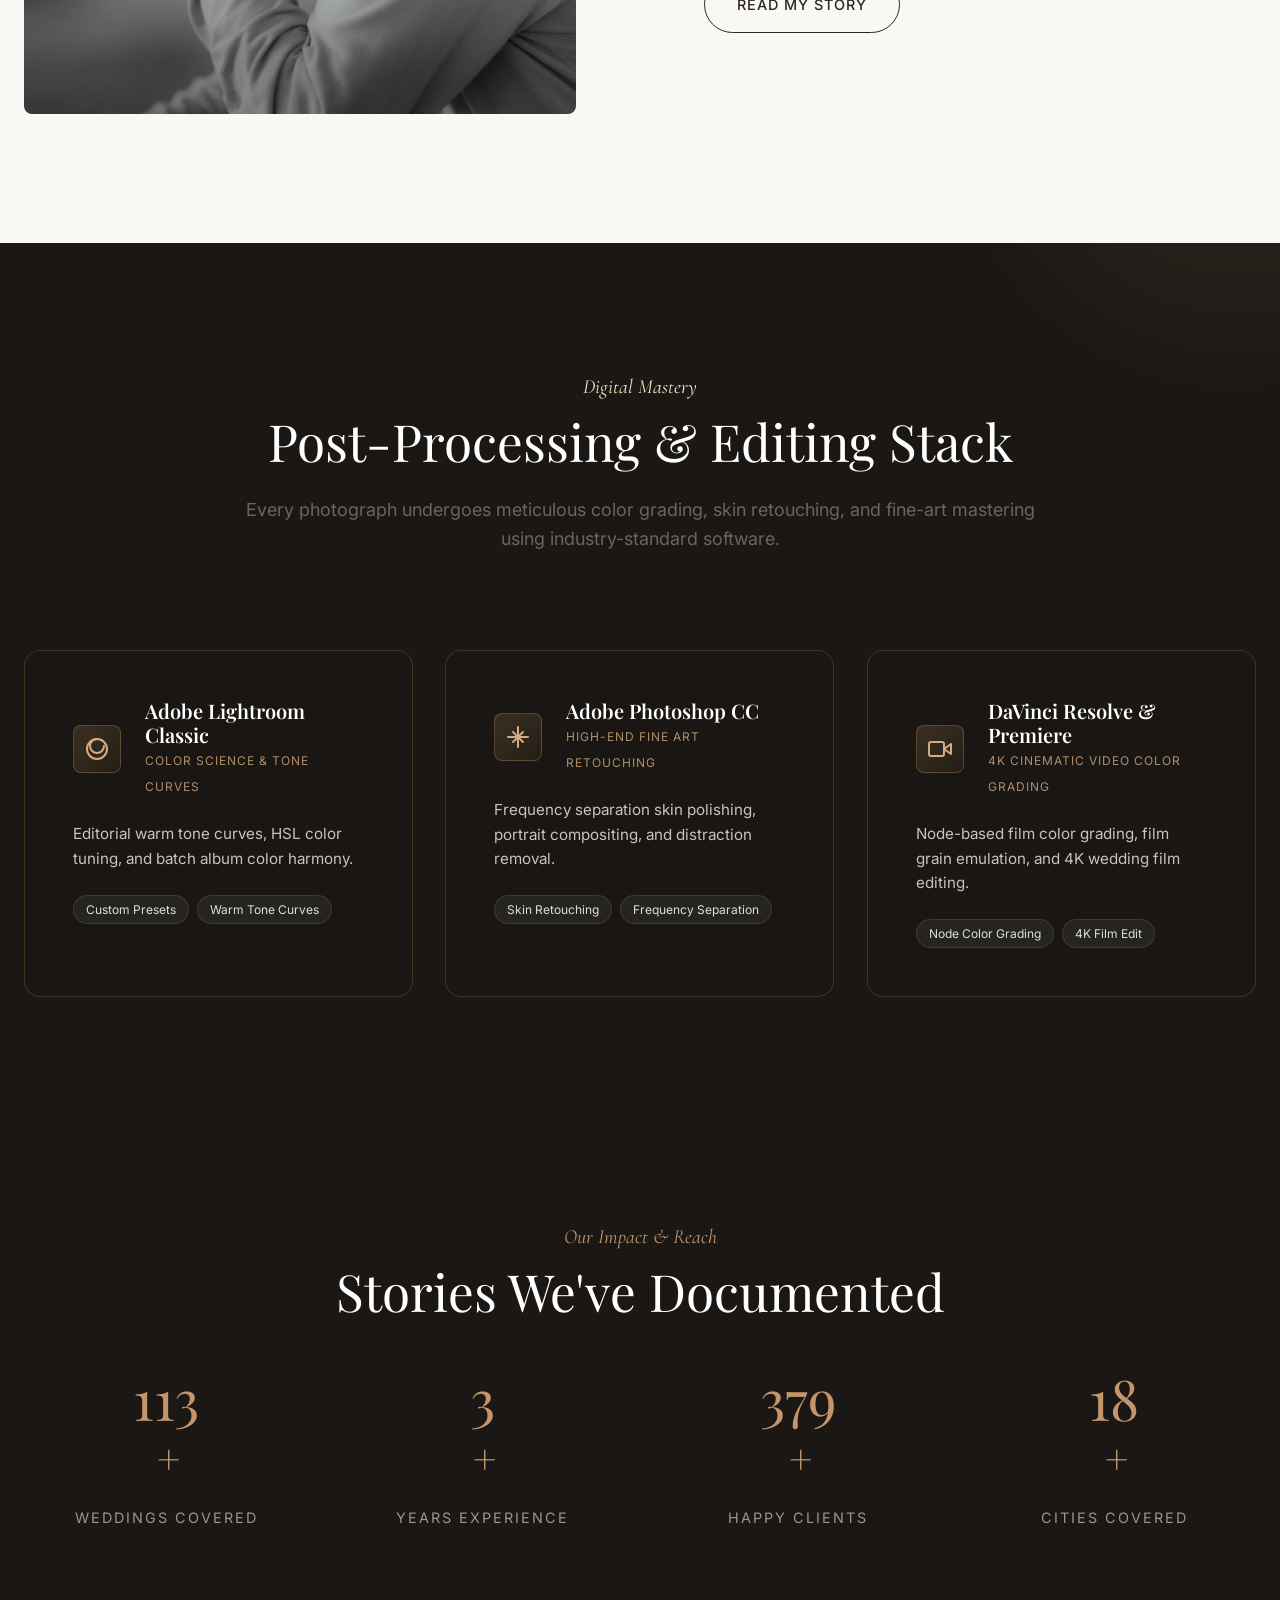
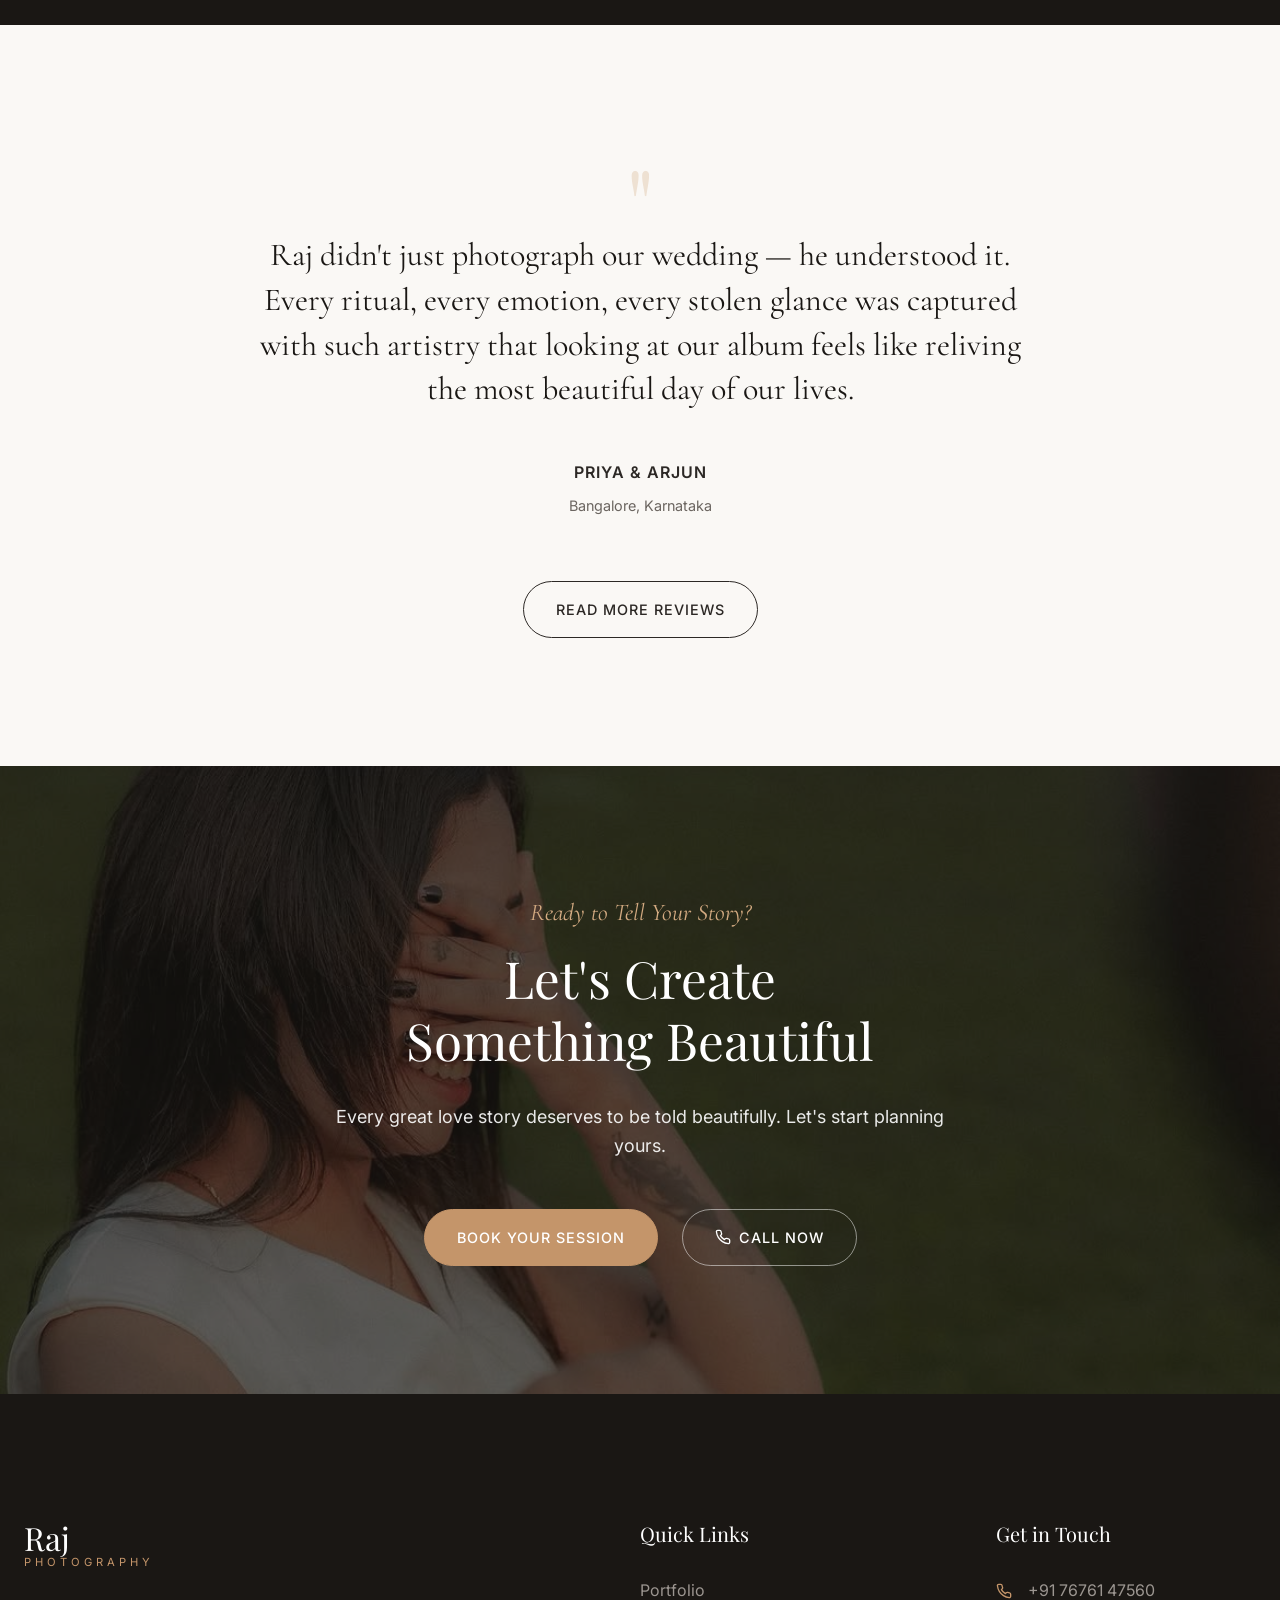
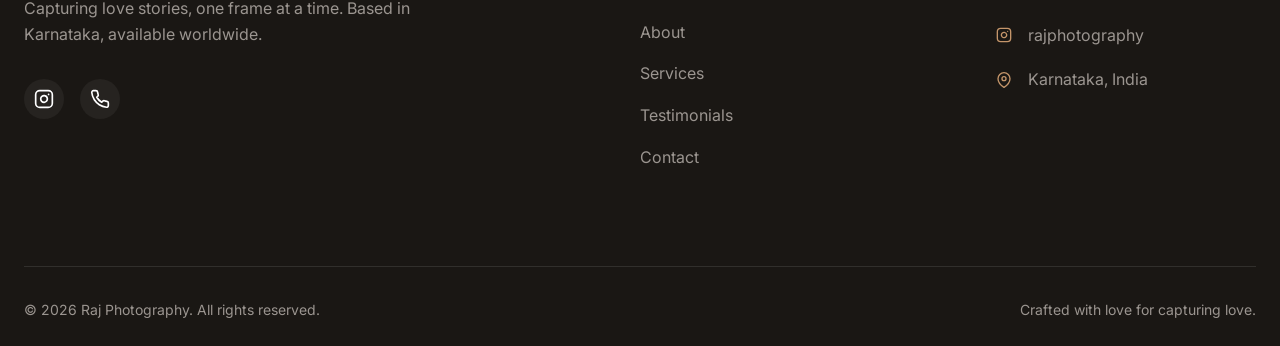
==== commit 17a8c732: "digital mastery section added next to the meet rajsection" ====
--- a/index.html
+++ b/index.html
@@ -242,30 +242,6 @@
             </div>
         </section>
 
-        <!-- ========== STATS COUNTER ========== -->
-        <section class="stats" id="stats">
-            <div class="container">
-                <div class="stats__grid">
-                    <div class="stats__item reveal" data-reveal="fade-up">
-                        <span class="stats__number" data-target="150">0</span><span class="stats__plus">+</span>
-                        <span class="stats__label">Weddings Covered</span>
-                    </div>
-                    <div class="stats__item reveal" data-reveal="fade-up" data-delay="100">
-                        <span class="stats__number" data-target="5">0</span><span class="stats__plus">+</span>
-                        <span class="stats__label">Years Experience</span>
-                    </div>
-                    <div class="stats__item reveal" data-reveal="fade-up" data-delay="200">
-                        <span class="stats__number" data-target="500">0</span><span class="stats__plus">+</span>
-                        <span class="stats__label">Happy Clients</span>
-                    </div>
-                    <div class="stats__item reveal" data-reveal="fade-up" data-delay="300">
-                        <span class="stats__number" data-target="25">0</span><span class="stats__plus">+</span>
-                        <span class="stats__label">Cities Covered</span>
-                    </div>
-                </div>
-            </div>
-        </section>
-
         <!-- ========== DIGITAL TOOLKIT & SOFTWARE BANNER ========== -->
         <section class="software-stack section-padding" id="tools-highlight">
             <div class="container">
@@ -324,6 +300,34 @@
                             <span class="software-badge">Node Color Grading</span>
                             <span class="software-badge">4K Film Edit</span>
                         </div>
+                    </div>
+                </div>
+            </div>
+        </section>
+
+        <!-- ========== STATS COUNTER ========== -->
+        <section class="stats" id="stats">
+            <div class="container">
+                <div class="section-header reveal" data-reveal="fade-up" style="margin-bottom: var(--space-xl);">
+                    <p class="section-subtitle">Our Impact & Reach</p>
+                    <h2 style="color: var(--color-white);">Stories We've Documented</h2>
+                </div>
+                <div class="stats__grid">
+                    <div class="stats__item reveal" data-reveal="fade-up">
+                        <span class="stats__number" data-target="150">0</span><span class="stats__plus">+</span>
+                        <span class="stats__label">Weddings Covered</span>
+                    </div>
+                    <div class="stats__item reveal" data-reveal="fade-up" data-delay="100">
+                        <span class="stats__number" data-target="5">0</span><span class="stats__plus">+</span>
+                        <span class="stats__label">Years Experience</span>
+                    </div>
+                    <div class="stats__item reveal" data-reveal="fade-up" data-delay="200">
+                        <span class="stats__number" data-target="500">0</span><span class="stats__plus">+</span>
+                        <span class="stats__label">Happy Clients</span>
+                    </div>
+                    <div class="stats__item reveal" data-reveal="fade-up" data-delay="300">
+                        <span class="stats__number" data-target="25">0</span><span class="stats__plus">+</span>
+                        <span class="stats__label">Cities Covered</span>
                     </div>
                 </div>
             </div>
@@ -347,6 +351,8 @@
                 </div>
             </div>
         </section>
+
+
 
         <!-- ========== CTA BANNER ========== -->
         <section class="cta-banner" id="cta-banner">
